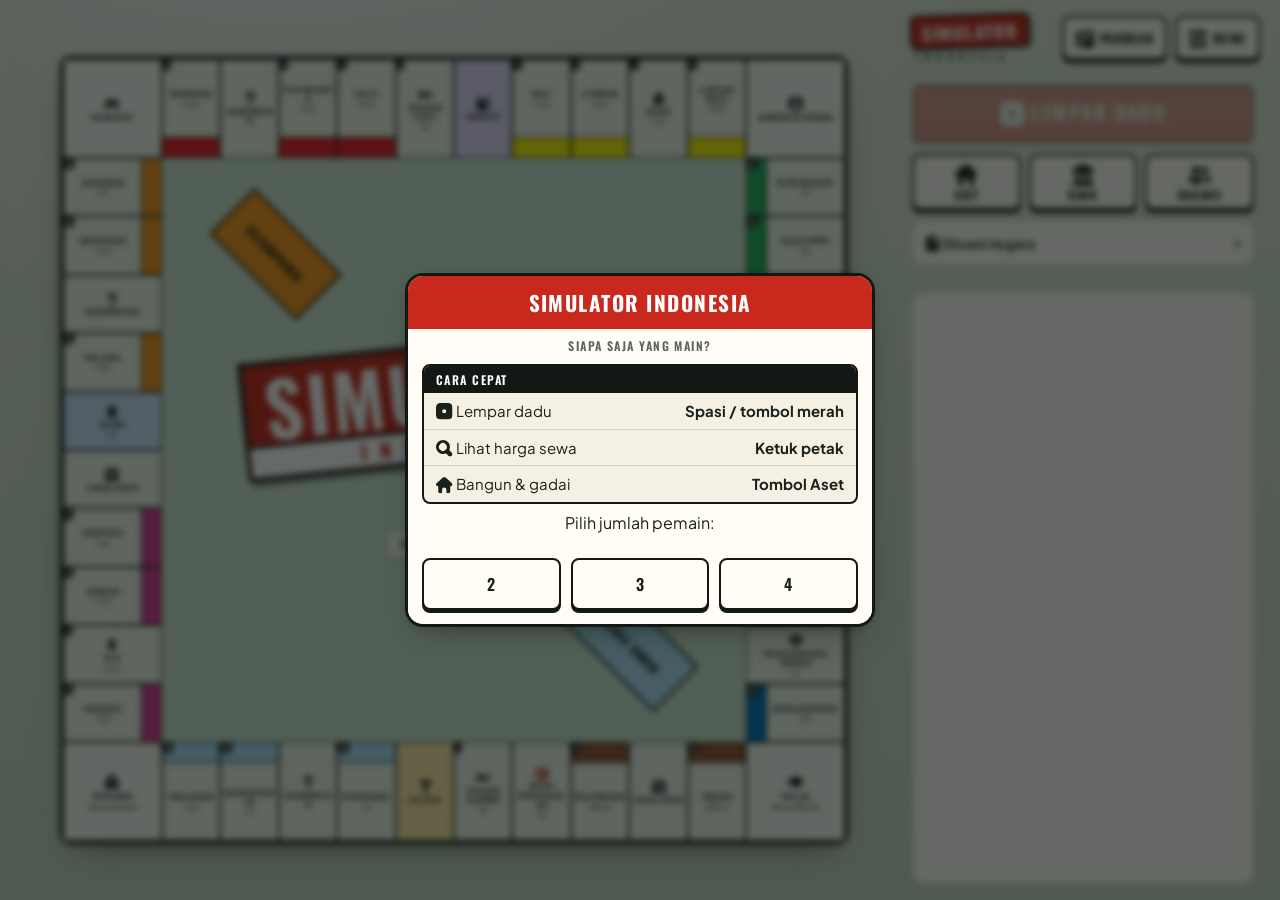
==== index.html @ e6598dac "sanitasi nama + hapus kode mati, dan meta OG + PWA" ====
<!doctype html>
<html lang="id">
    <head>
    <meta charset="UTF-8" />
    <meta name="viewport" content="width=device-width, initial-scale=1, viewport-fit=cover" />
    <title>Simulator Indonesia</title>
    <meta name="description" content="Game papan bertema Indonesia: ekonomi dinamis, 16 peran karier, pemilu presiden, APBN, dan pion OTT. Gratis, langsung main di browser." />
    <meta name="color-scheme" content="light dark" />
    <meta name="theme-color" content="#dde7d8" />

    <!-- Open Graph / WhatsApp / Facebook -->
    <meta property="og:type" content="website" />
    <meta property="og:site_name" content="Simulator Indonesia" />
    <meta property="og:title" content="Simulator Indonesia" />
    <meta property="og:description" content="Game papan bertema Indonesia: ekonomi dinamis, karier, pemilu presiden, APBN, dan pion OTT. Mainkan gratis di browser." />
    <meta property="og:url" content="https://ribhanhadyan.github.io/simulator-indonesia/" />
    <meta property="og:image" content="https://ribhanhadyan.github.io/simulator-indonesia/og-image.png" />
    <meta property="og:image:width" content="1200" />
    <meta property="og:image:height" content="630" />
    <meta property="og:locale" content="id_ID" />
    <!-- X / Twitter -->
    <meta name="twitter:card" content="summary_large_image" />
    <meta name="twitter:title" content="Simulator Indonesia" />
    <meta name="twitter:description" content="Game papan bertema Indonesia dengan ekonomi dinamis, APBN, pemilu, dan pion OTT." />
    <meta name="twitter:image" content="https://ribhanhadyan.github.io/simulator-indonesia/og-image.png" />

    <!-- Ikon & PWA -->
    <link rel="icon" type="image/svg+xml" href="data:image/svg+xml,%3Csvg xmlns='http://www.w3.org/2000/svg' viewBox='0 0 64 64'%3E%3Crect width='64' height='64' rx='14' fill='%23c9281d'/%3E%3Crect x='13' y='13' width='38' height='38' rx='8' fill='%23fff' stroke='%23141814' stroke-width='3'/%3E%3Cg fill='%23141814'%3E%3Ccircle cx='24' cy='24' r='4'/%3E%3Ccircle cx='40' cy='24' r='4'/%3E%3Ccircle cx='32' cy='32' r='4'/%3E%3Ccircle cx='24' cy='40' r='4'/%3E%3Ccircle cx='40' cy='40' r='4'/%3E%3C/g%3E%3C/svg%3E" />
    <link rel="apple-touch-icon" href="icons/apple-touch-icon.png" />
    <link rel="manifest" href="manifest.webmanifest" />
    <meta name="mobile-web-app-capable" content="yes" />
    <meta name="apple-mobile-web-app-capable" content="yes" />
    <meta name="apple-mobile-web-app-title" content="Sim Indonesia" />
    <script>
      if ("serviceWorker" in navigator) addEventListener("load", () => navigator.serviceWorker.register("sw.js").catch(() => {}));
    </script>

    <link rel="preconnect" href="https://fonts.googleapis.com" />
    <link rel="preconnect" href="https://fonts.gstatic.com" crossorigin />
    <link href="https://fonts.googleapis.com/css2?family=Oswald:wght@400;600;700&family=Plus+Jakarta+Sans:wght@400;500;600;700&display=swap" rel="stylesheet" />
    <link rel="stylesheet" href="css/01-tokens.css" />
    <link rel="stylesheet" href="css/02-base.css" />
    <link rel="stylesheet" href="css/03-layout.css" />
    <link rel="stylesheet" href="css/04-board.css" />
    <link rel="stylesheet" href="css/05-panel.css" />
    <link rel="stylesheet" href="css/06-modal.css" />
    <link rel="stylesheet" href="css/07-guide.css" />
    <link rel="stylesheet" href="css/08-online.css" />
    <link rel="stylesheet" href="css/09-mobile.css" />
    <link rel="stylesheet" href="css/10-desktop.css" />
    <link rel="stylesheet" href="css/11-market.css" />
    <link rel="stylesheet" href="css/12-icons.css" />
  </head>
  <body>
    <svg xmlns="http://www.w3.org/2000/svg" width="0" height="0" style="position: absolute" aria-hidden="true" focusable="false">
      <symbol id="ic-cards" viewBox="1.04 1.00 7.93 7.93">
        <path
          d="M2.402 3.205c.13.002.251.094.286.219.011.04.01.088.01.184V5.37c0 .224 0 .425.01.591.011.172.035.355.104.54.127.34.354.63.645.836.124.088.109.307-.038.347-.496.133-.745.199-.96.151a.9.9 0 0 1-.468-.27c-.149-.163-.215-.411-.348-.907l-.44-1.642c-.133-.495-.2-.744-.152-.96a.9.9 0 0 1 .27-.468c.163-.148.412-.215.907-.348a.7.7 0 0 1 .174-.035m5.137-.025.232.06c.496.133.744.2.906.348.136.125.23.289.27.469.048.215-.018.464-.15.96l-.441 1.641c-.133.496-.2.744-.348.907a.9.9 0 0 1-.468.27c-.215.048-.464-.019-.96-.151-.146-.04-.162-.26-.037-.348a1.8 1.8 0 0 0 .642-.836c.069-.184.093-.367.104-.539.01-.166.01-.367.01-.59v-2c0-.128.117-.222.24-.191m-2.54-1.11c.656 0 .985 0 1.217.163a.9.9 0 0 1 .221.22c.163.233.163.561.163 1.217v1.7c0 .656 0 .984-.163 1.216a.9.9 0 0 1-.22.22c-.233.164-.562.164-1.217.164-.656 0-.984 0-1.216-.163a.9.9 0 0 1-.221-.22C3.4 6.353 3.4 6.025 3.4 5.37v-1.7c0-.656 0-.984.163-1.217a.9.9 0 0 1 .22-.22C4.017 2.07 4.345 2.07 5 2.07"
        />
      </symbol>
      <symbol id="ic-death" viewBox="2.08 2.08 5.85 5.85">
        <path
          d="M5 2.077c1.78 0 2.9 1.12 2.9 2.5 0 .583-.2 1.085-.566 1.469-.201.211-.302.317-.33.402-.005.015-.007.021-.01.037-.02.087.003.194.049.406l.061.285c.093.424-.282.806-.71.74a.226.226 0 0 1-.193-.223v-.456a.4.4 0 0 0-.8 0v.158A.39.39 0 0 1 5 7.777a.39.39 0 0 1-.4-.381v-.209a.4.4 0 0 0-.8 0v.505a.23.23 0 0 1-.194.224c-.428.066-.802-.316-.71-.74l.062-.286c.046-.212.069-.318.049-.405l-.01-.038c-.03-.085-.13-.19-.331-.401C2.3 5.66 2.1 5.16 2.1 4.576c0-1.38 1.12-2.499 2.9-2.5m-.452 2.129a.35.35 0 0 0-.495 0 .286.286 0 0 1-.406 0 .35.35 0 1 0-.494.494.286.286 0 0 1 0 .405.35.35 0 0 0 .494.495.286.286 0 0 1 .406 0 .35.35 0 0 0 .495-.495.286.286 0 0 1 0-.405.35.35 0 0 0 0-.494m2.3 0a.35.35 0 0 0-.494 0 .286.286 0 0 1-.406 0 .35.35 0 1 0-.494.494.286.286 0 0 1 0 .405.35.35 0 0 0 .494.495.286.286 0 0 1 .406 0 .35.35 0 0 0 .495-.495.286.286 0 0 1 0-.405.35.35 0 0 0 0-.494"
        />
      </symbol>
      <symbol id="ic-dice" viewBox="1.80 1.80 6.40 6.40">
        <path
          d="M5.16 1.8c1.353 0 2.03 0 2.479.384q.095.082.177.177c.384.45.384 1.126.384 2.479v.32c0 1.353 0 2.03-.384 2.479a2 2 0 0 1-.177.177c-.45.384-1.126.384-2.479.384h-.32c-1.353 0-2.03 0-2.479-.384a2 2 0 0 1-.177-.177C1.8 7.189 1.8 6.513 1.8 5.16v-.32c0-1.353 0-2.03.384-2.479q.082-.095.177-.177C2.811 1.8 3.487 1.8 4.84 1.8zM5 4.2a.8.8 0 1 0 0 1.6.8.8 0 0 0 0-1.6"
        />
      </symbol>
      <symbol id="ic-hit-effect" viewBox="1.58 1.58 6.83 6.83">
        <path
          d="M6.42 2.592c1.035-.743 1.553-1.114 1.73-.982a.3.3 0 0 1 .061.059c.134.176-.242.69-.992 1.715l-.449.611c-.212.29-.318.435-.304.587a.4.4 0 0 0 .012.064c.039.147.194.25.505.455.368.243.544.403.515.538a.3.3 0 0 1-.029.078c-.053.1-.22.124-.518.104-.185-.012-.277-.019-.335-.005a.39.39 0 0 0-.31.382c-.001.06.021.14.067.3.329 1.172.493 1.759.31 1.878a.3.3 0 0 1-.077.035c-.21.063-.56-.438-1.255-1.442l-.141-.203c-.196-.283-.293-.424-.438-.46a.4.4 0 0 0-.063-.012c-.148-.013-.288.087-.567.287l-.561.403c-1.036.742-1.554 1.113-1.732.982a.3.3 0 0 1-.06-.06c-.134-.176.242-.689.992-1.714l.548-.75c.058-.079.087-.118.103-.155a.4.4 0 0 0-.091-.46 1 1 0 0 0-.155-.104c-.872-.531-1.308-.797-1.263-1.004a.3.3 0 0 1 .029-.077c.1-.187.606-.114 1.62.034.126.017.229-.1.194-.223-.257-.925-.369-1.4-.205-1.505a.3.3 0 0 1 .076-.035c.21-.063.559.439 1.254 1.441a.265.265 0 0 0 .373.065z"
        />
      </symbol>
      <symbol id="ic-level" viewBox="1.30 1.30 7.40 7.40">
        <path
          d="M6.95 3.5c.393 0 .657.403.5.764L6.773 5.81c-.423.968-.635 1.453-.979 1.494a.6.6 0 0 1-.14 0c-.344-.04-.556-.525-.98-1.494L4.02 4.316a.583.583 0 1 1 1.083-.431l.117.324c.2.552.3.828.478.854a.3.3 0 0 0 .072 0c.179-.017.29-.288.513-.832l.161-.392A.55.55 0 0 1 6.95 3.5M1.8 2.7a.5.5 0 0 1 .5.5v2.35c0 .232 0 .35.038.441.05.122.148.22.27.27.092.039.21.039.442.039h.55a.5.5 0 1 1 0 1h-.59c-.761 0-1.142 0-1.395-.216a1 1 0 0 1-.1-.1C1.3 6.732 1.3 6.351 1.3 5.59V3.2a.5.5 0 0 1 .5-.5M8.05 6a.65.65 0 1 1 0 1.301.65.65 0 0 1 0-1.301"
        />
      </symbol>
      <symbol id="ic-ranking" viewBox="1.50 1.50 7.00 7.00">
        <path
          d="M3.3 6.7c0 .346 0 .52-.078.646a.5.5 0 0 1-.176.176c-.127.078-.3.078-.646.078s-.519 0-.646-.078a.5.5 0 0 1-.176-.176C1.5 7.22 1.5 7.046 1.5 6.7V5c0-.346 0-.519.078-.646a.5.5 0 0 1 .176-.176c.127-.078.3-.078.646-.078s.519 0 .646.078a.5.5 0 0 1 .176.176c.078.127.078.3.078.646zm2.6 0c0 .346 0 .52-.077.646a.5.5 0 0 1-.176.176c-.128.078-.3.078-.647.078-.345 0-.518 0-.646-.078a.5.5 0 0 1-.176-.176c-.077-.127-.077-.3-.077-.646V3.3c0-.346 0-.52.077-.646a.5.5 0 0 1 .176-.176c.128-.078.3-.078.646-.078s.52 0 .647.078a.5.5 0 0 1 .176.176c.077.127.077.3.077.646zm2.6 0c0 .346 0 .52-.078.646a.5.5 0 0 1-.176.176c-.127.078-.3.078-.646.078s-.519 0-.646-.078a.5.5 0 0 1-.176-.176C6.7 7.22 6.7 7.046 6.7 6.7v-.5c0-.346 0-.519.078-.646a.5.5 0 0 1 .176-.176c.127-.078.3-.078.646-.078s.519 0 .646.078a.5.5 0 0 1 .176.176c.078.127.078.3.078.646z"
        />
      </symbol>
      <symbol id="ic-skull" viewBox="2.08 2.08 5.85 5.85">
        <path
          d="M5 2.077c1.78 0 2.9 1.12 2.9 2.5 0 .583-.2 1.085-.566 1.469-.202.211-.303.317-.331.402l-.01.037c-.02.087.003.194.049.406l.062.285c.093.424-.282.806-.71.74a.23.23 0 0 1-.194-.224v-.455a.4.4 0 0 0-.8 0v.159a.39.39 0 0 1-.4.381.39.39 0 0 1-.4-.381v-.209a.4.4 0 0 0-.8 0v.505a.23.23 0 0 1-.194.224c-.428.066-.803-.316-.71-.74l.062-.286c.046-.212.069-.318.049-.405l-.01-.038c-.03-.085-.13-.19-.331-.401C2.3 5.66 2.1 5.16 2.1 4.576c0-1.38 1.12-2.5 2.9-2.5m-1.25 2.2a.75.75 0 1 0 0 1.5.75.75 0 0 0 0-1.5m2.5 0a.75.75 0 1 0 0 1.5.75.75 0 0 0 0-1.5"
        />
      </symbol>
      <symbol id="ic-trophy" viewBox="1.50 1.50 7.00 7.00">
        <path
          d="M5.915 2.1c.396 0 .594 0 .736.125.019.016.04.038.056.057.086.105.107.23.107.432 0 .125.113.22.236.204.283-.035.646-.03.95.16.336.21.5.58.5 1.049 0 .492-.194.872-.486 1.144-.28.262-.635.413-.955.503a4.3 4.3 0 0 1-.94.148.25.25 0 0 0-.172.078c-.131.133-.132.393.008.517.164.147.31.321.427.503.143.22.214.33.115.573a1 1 0 0 1-.051.095c-.15.215-.332.215-.697.214h-1.5c-.364-.001-.547-.002-.696-.217a1 1 0 0 1-.05-.094c-.1-.243-.028-.353.115-.572.112-.174.25-.34.406-.483.147-.134.146-.411.01-.555a.28.28 0 0 0-.186-.088l-.033-.001a4.3 4.3 0 0 1-.874-.145c-.32-.09-.675-.241-.955-.503A1.52 1.52 0 0 1 1.5 4.1c0-.47.164-.84.5-1.05.305-.19.667-.195.95-.16a.207.207 0 0 0 .234-.2c.003-.189.026-.31.11-.41a1 1 0 0 1 .055-.058c.142-.124.34-.125.737-.124zM7.15 3.712l-.04.006c-.223.033-.374.23-.41.451q-.045.28-.116.555c-.043.164.094.327.257.28.255-.071.475-.176.626-.317a.72.72 0 0 0 .233-.56c0-.278-.086-.347-.124-.371-.071-.044-.209-.071-.426-.044m-4.3-.027c-.217-.028-.355 0-.426.044-.038.024-.124.092-.124.37 0 .259.094.43.233.56.15.141.37.246.626.319.159.044.293-.113.251-.273a6 6 0 0 1-.115-.56c-.036-.223-.188-.422-.411-.456z"
        />
      </symbol>
      <symbol id="ic-palette" viewBox="2.13 2.13 5.75 5.75">
        <path
          d="M2.515 3.374c1.053-2.092 5.3-1.367 5.3.8 0 1.308-1.27.006-2 1.1-.912 1.368 1.136 2.6-.9 2.6s-3.387-2.539-2.4-4.5m1.801 2.2a.7.7 0 1 0 0 1.4.7.7 0 0 0 0-1.4m-1.001-1.4a.6.6 0 1 0 .001 1.2.6.6 0 0 0-.001-1.2m2.8-1.2a.6.6 0 1 0 0 1.2.6.6 0 0 0 0-1.2m-1.8-.2a.6.6 0 1 0 0 1.2.6.6 0 0 0 0-1.2"
        />
      </symbol>
      <symbol id="ic-function" viewBox="1.39 1.40 7.19 7.19">
        <path
          d="M5.273 1.532c.443-.188.982-.158 1.585.007a.6.6 0 0 1-.316 1.157c-.496-.135-.72-.093-.802-.059-.045.02-.095.052-.137.203-.048.173-.06.416-.047.73a1 1 0 0 0 .009.11.3.3 0 0 0 .241.232 1 1 0 0 0 .115.005h.38a.6.6 0 0 1 0 1.2h-.215c-.135 0-.203 0-.256.02a.3.3 0 0 0-.173.18c-.02.053-.017.122-.013.262.013.428.008.928-.08 1.387-.084.448-.269.964-.701 1.301-.462.36-1.06.409-1.721.229a.6.6 0 1 1 .316-1.158c.438.12.604.032.667-.017.093-.072.197-.24.261-.58.062-.327.07-.72.058-1.126-.006-.197-.01-.296-.06-.369a.3.3 0 0 0-.083-.08c-.075-.05-.175-.05-.377-.05H3.7a.6.6 0 1 1 0-1.2h.372c.163 0 .29-.136.284-.3-.013-.331-.011-.733.09-1.098.108-.385.346-.783.826-.986"
        />
      </symbol>
      <symbol id="ic-circle" viewBox="2.00 2.00 6.00 6.00"><rect width="6" height="6" x="2" y="2" rx="3" /></symbol>
      <symbol id="ic-backpack" viewBox="2.04 2.04 5.93 5.93">
        <path
          d="M7.264 5.051c.13.006.22.052.3.156.043.057.074.155.134.35q.08.256.148.606c.124.642.187.963.006 1.283a1.1 1.1 0 0 1-.223.27c-.28.238-.663.239-1.429.239H3.8c-.765 0-1.15 0-1.43-.239a1.1 1.1 0 0 1-.222-.27c-.18-.32-.119-.641.005-1.283q.069-.349.15-.606c.06-.195.09-.292.133-.35.08-.104.17-.15.301-.156.072-.003.185.034.41.107.266.086.571.159.92.207a.27.27 0 0 1 .234.264.7.7 0 1 0 1.399 0 .27.27 0 0 1 .234-.264c.347-.048.651-.12.916-.206.228-.074.342-.11.414-.108M3.7 2.091a.657.657 0 0 1 .856.389c.045.122.145.23.275.226a8 8 0 0 1 .346.001c.127.003.227-.1.27-.22a.66.66 0 0 1 .856-.388.65.65 0 0 1 .41.596v.013a.58.58 0 0 0 .17.42c.173.158.278.366.34.634q.016.075.033.145a.24.24 0 0 1-.118.27c-.416.218-1.102.452-2.138.452-1.037 0-1.723-.234-2.139-.453a.24.24 0 0 1-.117-.268l.033-.145c.061-.269.167-.477.34-.636A.6.6 0 0 0 3.29 2.7v-.014a.65.65 0 0 1 .41-.595"
        />
      </symbol>
      <symbol id="ic-binoculars" viewBox="1.30 1.36 7.41 7.41">
        <path
          d="M5.54 3.333c.005-.65.985-.97 1.372-.446 0 0 1.578 2.193 1.706 2.586.636 1.958-2.301 2.913-2.938.955l-.016-.067a.68.68 0 0 0-.654-.558c-.328 0-.6.248-.667.57l-.014.055C3.692 8.386.755 7.43 1.39 5.473c.128-.393 1.706-2.586 1.706-2.586.387-.523 1.366-.205 1.371.446l-.002.129c-.004.275.27.476.544.476.27 0 .536-.197.532-.467zM2.86 5.181a.77.77 0 1 0 .77.77l-.001-.029c-.003-.056-.058-.092-.115-.092A.516.516 0 0 1 3 5.316v-.017c.003-.056-.031-.113-.087-.116zm4.29 0a.77.77 0 1 0 .77.74c-.003-.056-.058-.09-.115-.09a.517.517 0 0 1-.515-.516v-.017c.003-.056-.03-.111-.086-.115z"
        />
      </symbol>
      <symbol id="ic-book" viewBox="2.00 2.00 6.00 6.00">
        <path
          d="M6.1 2.1c.845 0 1.269 0 1.55.24q.06.05.11.11C8 2.732 8 3.156 8 4v2c0 .846 0 1.269-.24 1.55a1 1 0 0 1-.11.11c-.281.24-.704.24-1.55.24H4.66c-.338 0-.507 0-.62-.096a.4.4 0 0 1-.044-.044C3.9 7.647 3.9 7.478 3.9 7.14V2.86c0-.338 0-.507.096-.62a.4.4 0 0 1 .045-.044c.112-.096.281-.096.62-.096zm-3 4.99c0 .372 0 .559-.181.677a.6.6 0 0 1-.107.05c-.208.06-.292-.012-.461-.156a1 1 0 0 1-.112-.112C2 7.27 2 6.846 2 6V4c0-.845 0-1.269.24-1.55q.05-.06.11-.11c.17-.145.255-.217.462-.156a.6.6 0 0 1 .106.048c.182.119.182.305.182.678zM5.05 4.5a.45.45 0 1 0 0 .9h1.1a.45.45 0 0 0 0-.9zm0-1.6a.45.45 0 0 0 0 .9h1.9a.45.45 0 0 0 0-.9z"
        />
      </symbol>
      <symbol id="ic-chest" viewBox="2.00 2.00 6.00 6.00">
        <path
          d="M8 5.85c0 .75 0 1.124-.191 1.387a1 1 0 0 1-.221.222c-.263.191-.638.191-1.388.191H3.8c-.75 0-1.125 0-1.388-.191a1 1 0 0 1-.22-.222C2 6.974 2 6.6 2 5.85v-.08c0-.3 0-.45.076-.555a.4.4 0 0 1 .089-.089c.105-.076.255-.076.555-.076H3.9a.4.4 0 0 1 .4.4.7.7 0 0 0 1.4 0 .4.4 0 0 1 .4-.4h1.18c.3 0 .45 0 .555.076a.4.4 0 0 1 .089.089C8 5.32 8 5.47 8 5.77zm-2.52-3.5c1.049 0 1.574 0 1.942.267q.179.13.31.31c.115.159.18.347.218.594.041.274.062.411-.012.534a.4.4 0 0 1-.089.104c-.11.091-.269.091-.584.091h-4.53c-.316 0-.473 0-.584-.091a.4.4 0 0 1-.09-.104c-.073-.123-.052-.26-.011-.534.037-.247.102-.435.218-.594q.13-.18.31-.31c.367-.267.893-.267 1.942-.267z"
        />
      </symbol>
      <symbol id="ic-coin" viewBox="2.00 2.00 6.00 6.00">
        <path
          d="M5 2a3 3 0 1 1 0 6 3 3 0 0 1 0-6m1.012 1.275a2 2 0 1 0 .592 2.92c.155-.209.04-.49-.198-.592-.238-.103-.51.02-.705.192a1.062 1.062 0 0 1-1.76-.824 1.061 1.061 0 0 1 1.803-.726c.185.182.45.32.694.232.243-.09.373-.363.23-.58a2 2 0 0 0-.656-.622"
        />
      </symbol>
      <symbol id="ic-diamond" viewBox="1.62 1.63 6.75 6.75">
        <path
          d="M6.096 2.138c.465 0 .698 0 .9.093q.044.021.086.046c.19.113.322.306.584.69l.244.358c.312.458.469.687.466.94a1 1 0 0 1-.01.108c-.036.25-.227.45-.609.853l-1.93 2.037c-.366.388-.55.581-.779.6a1 1 0 0 1-.096 0c-.23-.019-.413-.212-.78-.6l-1.93-2.037c-.38-.402-.571-.604-.609-.853a1 1 0 0 1-.008-.109c-.003-.252.153-.48.465-.939l.245-.358c.261-.384.393-.576.584-.69q.04-.025.086-.046c.2-.094.434-.093.899-.093zm.835 1.783a.426.426 0 0 0-.526-.112l-.071.047.002-.002-.002.001q-.012.009-.044.029a1.5 1.5 0 0 1-.228.106c-.214.082-.563.172-1.062.172s-.849-.09-1.063-.172a1.5 1.5 0 0 1-.226-.106q-.034-.02-.044-.029h-.002l.002.001a.425.425 0 0 0-.534.662h.001v.001l.002.001.004.004.011.008.03.022q.036.025.098.062c.083.049.201.11.355.168.31.118.761.228 1.366.229.604 0 1.056-.11 1.366-.229a2.4 2.4 0 0 0 .453-.23l.03-.022.011-.008.006-.006.062-.06a.426.426 0 0 0 .003-.537"
        />
      </symbol>
      <symbol id="ic-fishing-rod" viewBox="1.90 1.91 6.18 6.18">
        <path
          d="M7.926 2.058a.5.5 0 0 1 0 .707c-.04.04-.06.06-.074.084a.2.2 0 0 0-.018.044c-.007.027-.007.055-.007.112v2.846c0 .035 0 .052.002.068l.002.007c.003.017.025.074.07.19a.4.4 0 0 1 .026.141v.521a1.3 1.3 0 0 1-.017.18 1.6 1.6 0 0 1-.117.416c-.069.157-.18.334-.361.472a1.14 1.14 0 0 1-.706.224 1.14 1.14 0 0 1-.704-.224 1.2 1.2 0 0 1-.363-.472 1.6 1.6 0 0 1-.13-.553l-.002-.043-.001-.013v-.007a.4.4 0 0 1 .8-.001v.014a.9.9 0 0 0 .067.282q.048.106.113.155c.039.03.102.062.22.062a.35.35 0 0 0 .22-.062.4.4 0 0 0 .114-.155.8.8 0 0 0 .065-.282l.001-.015v-.498q0-.075.027-.142a3 3 0 0 0 .07-.189l.002-.007c.002-.016.002-.034.002-.07V4.382c0-.368 0-.552-.102-.609a.2.2 0 0 0-.043-.018c-.113-.032-.243.098-.503.358L4.288 6.403c-.05.05-.074.074-.088.1l-.006.011a1 1 0 0 0-.035.186.76.76 0 0 1-.215.428l-.707.707A.77.77 0 1 1 2.15 6.747l.707-.708a.76.76 0 0 1 .428-.214 1 1 0 0 0 .197-.041.5.5 0 0 0 .1-.088l3.638-3.638a.5.5 0 0 1 .707 0"
        />
      </symbol>
      <symbol id="ic-hammer" viewBox="1.65 1.65 6.70 6.70">
        <path
          d="M5 1.65a.7.7 0 0 1 .7.7c0 .11.09.2.2.2h.31c.507 0 .761 0 .93.143q.035.031.066.068c.144.168.144.422.144.93v.119c0 .507 0 .76-.144.93a1 1 0 0 1-.066.067c-.169.143-.423.143-.93.143-.102 0-.153 0-.195.01a.4.4 0 0 0-.306.305c-.009.042-.009.093-.009.195v2.19a.7.7 0 0 1-1.4 0V5.46c0-.102 0-.153-.01-.195a.4.4 0 0 0-.305-.306c-.042-.009-.093-.009-.195-.009-.507 0-.761 0-.93-.143a1 1 0 0 1-.066-.068c-.144-.168-.144-.422-.144-.93V3.69c0-.507 0-.761.144-.93a1 1 0 0 1 .066-.067c.169-.143.423-.143.93-.143h.31a.2.2 0 0 0 .2-.2.7.7 0 0 1 .7-.7"
        />
      </symbol>
      <symbol id="ic-hammer-02" viewBox="2.15 2.15 5.70 5.70">
        <path
          d="M6.393 2.35c.442-.17.663-.256.826-.166a.4.4 0 0 1 .065.044c.142.12.142.357.142.831v.187c0 .473 0 .71-.142.83a.4.4 0 0 1-.065.044c-.163.09-.384.005-.826-.165l-.025-.01a.4.4 0 0 0-.542.373v2.834a.7.7 0 1 1-1.4 0V4.228c0-.385 0-.578-.113-.694a.4.4 0 0 0-.052-.045c-.131-.095-.322-.068-.703-.013l-.333.048c-.346.05-.52.075-.607-.05a.3.3 0 0 1-.029-.056c-.054-.143.052-.26.264-.493.349-.382.876-.773 1.573-.773H5.66c.106 0 .208.042.282.117.112.112.28.147.427.09z"
        />
      </symbol>
      <symbol id="ic-key" viewBox="1.38 1.37 7.25 7.25">
        <path
          d="M4.9 1.376c.36 0 .65.29.65.649v2.67c0 .174 0 .261.031.324l.016.027c.037.06.135.119.33.236A1.798 1.798 0 0 1 5 8.625a1.8 1.8 0 0 1-.836-3.394c.104-.055.156-.082.182-.104a.26.26 0 0 0 .097-.16c.007-.034.007-.078.007-.166 0-.117 0-.175-.016-.222a.3.3 0 0 0-.187-.188c-.047-.015-.105-.015-.222-.015H4a.55.55 0 0 1 0-1.101h.05c.093 0 .14 0 .178-.01a.3.3 0 0 0 .212-.212c.01-.039.01-.085.01-.178s0-.14-.01-.177a.3.3 0 0 0-.212-.213c-.038-.01-.085-.01-.178-.01H4a.55.55 0 0 1 0-1.1zm.1 4.64a.81.81 0 1 0 0 1.618.81.81 0 0 0 0-1.619"
        />
      </symbol>
      <symbol id="ic-map" viewBox="2.00 2.00 6.00 6.00">
        <path
          d="M5.553 2.523a1 1 0 0 1 .894 0l1 .5A1 1 0 0 1 8 3.918v3.135a.4.4 0 0 1-.58.357l-.973-.486a1 1 0 0 0-.894 0l-1.106.553a1 1 0 0 1-.894 0l-1-.5A1 1 0 0 1 2 6.082V2.947a.4.4 0 0 1 .58-.358l.973.487a1 1 0 0 0 .894 0zm.72 1.345a.5.5 0 0 0-.706-.042l-.252.225c-.142.126-.213.189-.298.195h-.036c-.085-.006-.156-.07-.297-.196l-.252-.224a.5.5 0 0 0-.664.748l.08.072c.175.156.263.234.271.333v.042c-.008.1-.096.178-.27.334l-.081.072a.5.5 0 0 0 .664.747l.252-.224c.141-.127.212-.19.297-.196h.036c.085.006.156.07.298.195l.252.225a.5.5 0 0 0 .664-.747l-.08-.072c-.176-.156-.264-.234-.272-.334V4.98c.009-.1.097-.178.272-.334l.08-.07a.5.5 0 0 0 .042-.707"
        />
      </symbol>
      <symbol id="ic-medical-kit" viewBox="2.10 2.10 5.80 5.80">
        <path
          d="M5 2.35c.75 0 1.125 0 1.388.192q.129.093.22.22c.136.187.175.43.187.825.005.196.008.294.056.358l.022.026c.055.056.167.076.39.117a.72.72 0 0 1 .446.243c.19.224.19.563.19 1.239v.56c0 .677.001 1.015-.19 1.24a1 1 0 0 1-.09.088c-.224.192-.562.192-1.239.192H3.62c-.677 0-1.015 0-1.24-.192a1 1 0 0 1-.088-.088C2.1 7.145 2.1 6.806 2.1 6.13v-.56c0-.676 0-1.015.192-1.24a.723.723 0 0 1 .444-.242c.223-.04.335-.061.39-.117l.022-.026c.048-.064.05-.162.056-.358.012-.394.052-.638.187-.825q.094-.128.222-.22C3.876 2.35 4.25 2.35 5 2.35m0 2.3a.4.4 0 0 0-.4.4v.05c0 .14 0 .21-.027.263a.25.25 0 0 1-.11.11c-.053.027-.123.027-.262.027a.4.4 0 0 0 0 .8h.05c.092 0 .139 0 .176.012a.25.25 0 0 1 .161.161.6.6 0 0 1 .012.177.4.4 0 0 0 .8 0c0-.093 0-.14.013-.177a.25.25 0 0 1 .16-.16c.038-.013.085-.013.177-.013h.05a.4.4 0 0 0 0-.8c-.14 0-.209 0-.262-.028a.25.25 0 0 1-.11-.11C5.4 5.31 5.4 5.24 5.4 5.1v-.05a.4.4 0 0 0-.4-.4m0-1.5c-.47 0-.707 0-.853.146a.48.48 0 0 0-.124.28c-.03.19-.045.287.015.37q.012.016.028.033c.073.071.186.071.411.071h1.047c.225 0 .338 0 .411-.071q.015-.017.028-.033c.06-.083.045-.18.015-.37a.48.48 0 0 0-.124-.28C5.708 3.15 5.472 3.15 5 3.15"
        />
      </symbol>
      <symbol id="ic-pickaxe" viewBox="1.65 1.65 6.70 6.70">
        <path
          d="M5 1.65a.7.7 0 0 1 .7.7c0 .038.027.07.064.078 1.062.22 1.823.891 2.11 1.698.09.256.136.384.057.473a.2.2 0 0 1-.036.03c-.098.068-.242-.005-.531-.152a6.5 6.5 0 0 0-.796-.34c-.34-.12-.509-.179-.668-.087a.4.4 0 0 0-.062.044c-.138.12-.138.318-.138.714V7.65a.7.7 0 0 1-1.4 0V4.81c0-.397 0-.596-.139-.715A.4.4 0 0 0 4.1 4.05c-.158-.092-.328-.032-.668.086a6.4 6.4 0 0 0-.795.34c-.289.147-.434.22-.532.153a.2.2 0 0 1-.035-.031c-.08-.089-.034-.217.057-.473.287-.807 1.048-1.478 2.11-1.698A.08.08 0 0 0 4.3 2.35a.7.7 0 0 1 .7-.7"
        />
      </symbol>
      <symbol id="ic-plastic-bag" viewBox="1.90 1.90 6.20 6.20">
        <path
          d="M6.869 1.9c.31 0 .465 0 .571.08a.4.4 0 0 1 .076.074c.082.106.085.264.09.578.033 2.011.194 3.05.194 3.768 0 .8-.2 1.7-2.8 1.7s-2.8-.9-2.8-1.7c0-.718.161-1.757.194-3.768.006-.314.007-.472.09-.578a.4.4 0 0 1 .075-.074c.107-.08.263-.08.573-.08.325 0 .487 0 .596.087a.4.4 0 0 1 .076.08c.082.113.073.276.057.6l-.012.236c-.022.442-.033.663.087.811a1 1 0 0 0 .056.06c.142.126.364.126.807.126H5.2c.443 0 .664 0 .807-.127a1 1 0 0 0 .055-.059c.12-.148.11-.37.087-.811l-.012-.235c-.016-.325-.024-.488.057-.601a.4.4 0 0 1 .076-.08c.11-.087.273-.087.598-.087m-.256 2.853a.35.35 0 0 0-.346.391c.02.183.034.365.034.556 0 .356-.052.585-.184.7-.153.133-.31.26-.967.292a.364.364 0 0 0-.35.358c0 .194.157.351.35.341 1.702-.087 1.817-.828 1.847-1.54L7 5.7c0-.244-.02-.427-.045-.644a.345.345 0 0 0-.342-.303"
        />
      </symbol>
      <symbol id="ic-shovel" viewBox="1.65 1.65 6.70 6.70">
        <path
          d="M5.595 8.35c.227 0 .34 0 .427-.082l.034-.038c.072-.096.06-.192.038-.383-.034-.28-.128-.62-.375-.845a.07.07 0 0 1-.02-.052V5.09a.24.24 0 0 1 .24-.24c.343 0 .515 0 .63-.106a.4.4 0 0 0 .045-.05c.096-.123.081-.283.053-.603C6.567 2.987 6.2 1.651 5 1.65c-1.188 0-1.56 1.366-1.665 2.442-.03.318-.046.477.05.602q.021.025.045.049c.115.107.286.107.63.107a.24.24 0 0 1 .24.24v1.86q0 .03-.021.052c-.247.226-.341.564-.375.846-.022.19-.034.286.038.382l.034.038c.087.082.2.082.427.082z"
        />
      </symbol>
      <symbol id="ic-sickle" viewBox="1.50 1.50 7.00 7.00"><path d="M5.5 7.8a.7.7 0 0 1-1.4 0V6.5c0-2.3 1.7-1.867 1.7-3 0-.397-.5-.7-1.2-.7-1.2 0-1.8 1.497-1.8.2 0-.8 1-1.5 2-1.5 1.5 0 2.4 1 2.4 2 0 1.5-1.7 1.5-1.7 3z" /></symbol>
      <symbol id="ic-crown" viewBox="2.20 1.96 5.60 5.60">
        <path
          d="M7.45 6.6a.35.35 0 1 1 0 .7h-4.9a.35.35 0 1 1 0-.7zM6.01 3.587c.107.19.16.285.241.326a.3.3 0 0 0 .164.031c.09-.008.175-.076.346-.213.354-.283.53-.424.674-.409.088.01.17.052.228.12.094.108.079.335.049.786l-.018.253c-.042.636-.063.953-.254 1.16a1 1 0 0 1-.087.082c-.22.177-.538.177-1.175.177H3.822c-.637 0-.955 0-1.175-.177a1 1 0 0 1-.087-.082c-.191-.207-.212-.524-.254-1.16l-.018-.253c-.03-.451-.045-.678.049-.787a.35.35 0 0 1 .228-.119c.143-.015.32.126.674.41.17.136.256.204.346.212a.3.3 0 0 0 .164-.031c.08-.041.134-.136.241-.326l.348-.616c.277-.49.415-.734.62-.756a.4.4 0 0 1 .084 0c.205.022.343.266.62.756z"
        />
      </symbol>
      <symbol id="ic-shield" viewBox="2.15 2.15 5.70 5.70">
        <path
          d="M2.382 4.164c-.055-.392-.083-.588-.016-.725a.4.4 0 0 1 .032-.057c.084-.128.42-.268 1.09-.55C4.083 2.584 4.56 2.15 5 2.15c.441 0 .922.476 1.517.754.674.314 1.011.47 1.09.596a.4.4 0 0 1 .03.056c.062.134.035.325-.02.708C7.275 6.654 5.95 7.85 5 7.85S2.723 6.578 2.382 4.164"
        />
      </symbol>
      <symbol id="ic-shield-03" viewBox="2.24 2.23 5.53 5.53">
        <path d="M2.333 3.863c-.108-.599-.162-.898.028-1.17a1 1 0 0 1 .09-.108c.234-.235.579-.235 1.269-.235h2.56c.69 0 1.035 0 1.27.235a1 1 0 0 1 .09.108c.19.272.135.571.027 1.17C7.247 6.196 5.916 7.65 5 7.65S2.754 6.196 2.333 3.863" />
      </symbol>
      <symbol id="ic-clover" viewBox="2.12 2.12 5.75 5.75">
        <path
          d="M5.934 2.163a.7.7 0 0 1 .872.39c.13.335-.06.516.032.609.089.088.292-.053.6.047.342.112.52.519.4.858-.143.397-.496.577-.884.634a.304.304 0 0 0-.255.296c-.001.149.11.282.257.303.386.058.737.239.879.635a.7.7 0 0 1-.39.873c-.335.13-.517-.06-.609.032-.088.089.053.292-.048.6-.111.342-.518.52-.857.4-.405-.146-.585-.51-.638-.906a.3.3 0 0 0-.294-.254.3.3 0 0 0-.293.255c-.053.396-.232.759-.637.904a.7.7 0 0 1-.873-.39c-.13-.335.06-.516-.033-.608-.089-.089-.29.052-.6-.049-.341-.111-.519-.518-.398-.857.143-.396.493-.578.88-.635a.306.306 0 0 0 .256-.302.3.3 0 0 0-.255-.295c-.389-.056-.743-.236-.886-.634a.7.7 0 0 1 .391-.873c.335-.13.517.06.609-.032.088-.09-.053-.292.047-.6.111-.342.518-.52.857-.399.39.14.571.482.63.861a.31.31 0 0 0 .304.257.31.31 0 0 0 .303-.257c.06-.38.242-.723.633-.863m-.298 2.2a.9.9 0 1 0-1.273 1.273.9.9 0 0 0 1.273-1.272"
        />
      </symbol>
      <symbol id="ic-lightning" viewBox="1.95 1.97 6.14 6.14">
        <path
          d="m6.332 4.042-.061-.003c-.204-.01-.306-.016-.384-.047a.5.5 0 0 1-.303-.37c-.016-.083-.001-.184.028-.385.086-.585.13-.878.082-.993a.45.45 0 0 0-.6-.238c-.114.05-.283.293-.622.777L3.19 4.614c-.194.277-.29.415-.302.532a.45.45 0 0 0 .208.426c.1.063.269.071.606.088.239.012.358.018.448.061a.5.5 0 0 1 .268.32c.026.096.01.217-.02.458-.11.847-.163 1.271-.067 1.412a.45.45 0 0 0 .495.18c.164-.047.39-.4.839-1.107l1.207-1.897c.186-.292.28-.439.283-.562a.45.45 0 0 0-.201-.39c-.103-.067-.276-.076-.622-.093"
        />
      </symbol>
      <symbol id="ic-sun" viewBox="1.60 1.60 6.80 6.80">
        <path
          d="M5 7c.263 0 .466.233.43.495l-.088.608a.346.346 0 0 1-.685 0l-.086-.608A.434.434 0 0 1 5 7m-2.072-.542a.438.438 0 1 1 .614.613l-.567.433a.343.343 0 0 1-.48-.48zm3.487-.044a.438.438 0 0 1 .657.044l.432.566a.343.343 0 0 1-.48.48l-.566-.433a.438.438 0 0 1-.043-.657M4.998 3.598a1.4 1.4 0 1 1 0 2.8 1.4 1.4 0 0 1 0-2.8m-2.494.973a.434.434 0 1 1 0 .858l-.607-.087a.346.346 0 0 1 0-.684zm4.99 0 .609.087a.346.346 0 0 1 0 .684l-.608.087a.434.434 0 1 1 0-.858m-4.97-2.046a.343.343 0 0 1 .451-.03l.567.433a.438.438 0 1 1-.614.614l-.432-.567a.34.34 0 0 1 .029-.45m4.5-.03a.344.344 0 0 1 .48.48l-.432.567a.438.438 0 1 1-.614-.614zM4.993 1.6c.176 0 .325.13.35.304l.085.597a.436.436 0 1 1-.864.006l.078-.6a.354.354 0 0 1 .35-.307"
        />
      </symbol>
      <symbol id="ic-tree-03" viewBox="2.08 2.06 5.94 5.94">
        <path
          d="M4.845 2.49a.22.22 0 0 0 .254.001c1.05-.743 1.825-.37 2.207-.064.125.1.05.281-.107.307a4.4 4.4 0 0 0-.63.15c-.189.06-.146.315.043.37 1.143.328 1.169 1.202 1.094 1.665-.023.143-.193.188-.307.1-.3-.234-.859-.6-1.508-.699-.12-.018-.218.085-.207.206.064.721.139 1.707.165 2.714.01.333.013.5-.083.615a.4.4 0 0 1-.045.046C5.608 8 5.44 8 5.1 8c-.462 0-.694 0-.811-.116a.4.4 0 0 1-.045-.053c-.095-.135-.052-.388.034-.893.157-.916.148-1.868.118-2.48a.183.183 0 0 0-.206-.177c-.638.088-1.187.471-1.485.719-.114.095-.29.051-.313-.095-.069-.448-.038-1.256.96-1.61.183-.064.219-.317.034-.376a4.5 4.5 0 0 0-.65-.153c-.163-.026-.236-.219-.102-.317.415-.305 1.223-.67 2.212.04"
        />
      </symbol>
      <symbol id="ic-water" viewBox="2.10 2.10 5.80 5.80">
        <path
          d="M5.083 2.108c.075.016.125.048.136.054q.047.03.071.05c.032.028.063.06.09.088q.085.09.196.227c.148.182.336.431.528.706.375.538.805 1.23.975 1.74.17.508.241 1.22-.04 1.832a1.74 1.74 0 0 1-.731.795c-.346.196-.781.3-1.308.3-.526 0-.96-.104-1.306-.3a1.74 1.74 0 0 1-.732-.795c-.282-.612-.21-1.324-.04-1.831.17-.511.6-1.203.976-1.74.192-.276.379-.525.526-.707q.11-.137.196-.227a1 1 0 0 1 .091-.087 1 1 0 0 1 .07-.05c.016-.01.1-.063.22-.063zM6.112 4.96a.4.4 0 0 0-.362.436c.048.528-.45 1.027-.98.979a.4.4 0 0 0-.072.797c1.026.093 1.942-.823 1.85-1.85a.4.4 0 0 0-.436-.362m-2.93.695-.001.045q.002-.045.008-.09zm.067-.381-.008.03z"
        />
      </symbol>
      <symbol id="ic-wind" viewBox="1.90 1.90 6.20 6.20">
        <path
          d="M6.05 5.4c.75 0 1.35.618 1.35 1.359C7.4 7.49 6.808 8.1 6.067 8.1h-.046c-.43 0-.831-.224-1.06-.59a.4.4 0 1 1 .679-.423.45.45 0 0 0 .381.212h.046a.54.54 0 0 0 .533-.541.557.557 0 0 0-.55-.559H3a.4.4 0 0 1 0-.8zm.617-3.5C7.407 1.9 8 2.51 8 3.24 8 3.981 7.4 4.6 6.65 4.6H2.4a.4.4 0 1 1 0-.8h4.25c.3 0 .55-.25.55-.559a.54.54 0 0 0-.533-.54h-.045c-.155 0-.3.08-.383.211a.4.4 0 0 1-.677-.424c.228-.365.629-.589 1.06-.589z"
        />
      </symbol>
      <symbol id="ic-bowl" viewBox="1.55 1.80 6.91 6.91">
        <path
          d="M7.383 2.8c.468 0 .703 0 .873.15a1 1 0 0 1 .066.068c.144.174.138.382.126.8-.05 1.751-.861 2.41-1.36 2.65l-.148.071c-.196.1-.245.17-.27.39l-.007.08c-.028.31-.043.465-.138.565a.4.4 0 0 1-.044.04c-.109.086-.264.086-.575.086H4.094c-.312 0-.467 0-.576-.086a.4.4 0 0 1-.044-.04c-.095-.1-.11-.255-.137-.565l-.008-.081c-.025-.218-.074-.29-.27-.389l-.147-.071c-.5-.24-1.31-.899-1.36-2.65-.013-.418-.018-.626.125-.8a1 1 0 0 1 .067-.069c.17-.149.404-.15.873-.15z"
        />
      </symbol>
      <symbol id="ic-bank" viewBox="1.78 1.78 6.42 6.42">
        <path
          d="M5.049 1.784c.223.011.43.121.844.341l1.876 1 .025.013a.6.6 0 0 1 .306.51v.072a.6.6 0 0 1-.58.58.27.27 0 0 0-.27.27v2.08c0 .047 0 .07.003.089a.3.3 0 0 0 .258.259C7.531 7 7.554 7 7.6 7a.601.601 0 0 1 0 1.2H2.4a.6.6 0 1 1 0-1.2c.046 0 .07 0 .089-.002a.3.3 0 0 0 .258-.26c.003-.018.003-.041.003-.088V4.57a.27.27 0 0 0-.27-.27.6.6 0 0 1-.58-.58v-.072a.6.6 0 0 1 .306-.51l.025-.014 1.876-.999c.414-.22.62-.33.844-.34a1 1 0 0 1 .098 0M5.45 6.55c0 .14 0 .21.023.265a.3.3 0 0 0 .163.162C5.69 7 5.76 7 5.9 7s.21 0 .264-.023a.3.3 0 0 0 .163-.162c.023-.055.023-.125.023-.265v-1.8c0-.14 0-.21-.023-.265a.3.3 0 0 0-.163-.162C6.11 4.3 6.04 4.3 5.9 4.3c-.14 0-.21 0-.264.023a.3.3 0 0 0-.163.162c-.023.055-.023.125-.023.265zm-1.8 0c0 .14 0 .21.023.265a.3.3 0 0 0 .163.162C3.89 7 3.96 7 4.1 7c.14 0 .21 0 .264-.023a.3.3 0 0 0 .163-.162c.023-.055.023-.125.023-.265v-1.8c0-.14 0-.21-.023-.265a.3.3 0 0 0-.163-.162C4.31 4.3 4.24 4.3 4.1 4.3s-.21 0-.264.023a.3.3 0 0 0-.163.162c-.023.055-.023.125-.023.265z"
        />
      </symbol>
      <symbol id="ic-flag-02" viewBox="1.93 1.60 6.80 6.80">
        <path
          d="M3.3 1.6a.5.5 0 0 1 .5.5c0 .221.179.4.4.4h2.727c.47 0 .705 0 .809.095a.36.36 0 0 1 .115.292c-.01.14-.182.301-.524.623-.223.21-.334.315-.374.438a.5.5 0 0 0 0 .304c.04.123.151.228.374.438.342.322.513.484.524.623a.36.36 0 0 1-.115.292c-.104.095-.34.095-.809.095H4.56c-.338 0-.508 0-.62.096a.4.4 0 0 0-.044.044c-.096.113-.096.282-.096.62V7.9a.5.5 0 0 1-1 0V2.1a.5.5 0 0 1 .5-.5"
        />
      </symbol>
      <symbol id="ic-house" viewBox="1.97 1.99 6.05 6.05">
        <path
          d="M3.901 2.733c.408-.365.612-.547.845-.608a1 1 0 0 1 .508 0c.233.061.437.243.845.608l1.724 1.543A.596.596 0 0 1 7.5 5.311a.36.36 0 0 0-.313.353l-.007 1.463c-.001.21-.002.316-.028.401a.6.6 0 0 1-.398.396c-.085.026-.19.026-.401.026-.141 0-.212 0-.27-.018a.4.4 0 0 1-.264-.265C5.8 7.61 5.8 7.54 5.8 7.398V6.65a.8.8 0 0 0-1.6 0v.74c0 .149 0 .223-.02.284a.4.4 0 0 1-.256.256c-.06.02-.135.02-.284.02-.223 0-.335 0-.425-.03a.6.6 0 0 1-.386-.385C2.8 7.445 2.8 7.333 2.8 7.11V5.69a.36.36 0 0 0-.312-.359.604.604 0 0 1-.319-1.048z"
        />
      </symbol>
      <symbol id="ic-lantern-02" viewBox="1.10 1.10 7.80 7.80">
        <path
          d="M5 1.1c.422 0 .666.162.808.361.09.127.135.19.173.212l.017.01c.04.017.093.017.2.017h.32c.293 0 .56.172.681.439a.46.46 0 0 1-.051.473c-.164.218-.246.327-.256.359l-.004.014c-.008.032-.004.072.003.152l.358 3.932a.35.35 0 0 1-.137.308l-.075.058-.006.006-.025.027a.7.7 0 0 0-.09.113.3.3 0 0 0-.018.252.7.7 0 0 0 .074.125l.061.093c.223.334.335.5.293.637a.3.3 0 0 1-.054.102c-.09.11-.292.11-.693.11H3.42c-.401 0-.602 0-.692-.11a.3.3 0 0 1-.054-.102c-.042-.136.07-.303.292-.637l.061-.093a.7.7 0 0 0 .075-.125.3.3 0 0 0-.018-.252.7.7 0 0 0-.112-.137l-.005-.005-.08-.062a.35.35 0 0 1-.136-.308l.357-3.933c.008-.08.011-.12.003-.152-.002-.01 0-.004-.004-.014-.01-.032-.092-.14-.255-.358A.46.46 0 0 1 2.8 2.14a.75.75 0 0 1 .682-.439h.32c.107 0 .161 0 .2-.018l.018-.009c.037-.021.082-.085.172-.212.142-.2.386-.361.808-.361m-.546 5.125c-.145.24-.217.36-.176.455a.2.2 0 0 0 .021.036c.06.084.2.084.48.084h.44c.28 0 .42 0 .48-.084a.2.2 0 0 0 .021-.036c.041-.095-.031-.215-.175-.455l-.22-.367c-.137-.229-.206-.343-.305-.353a.2.2 0 0 0-.041 0c-.1.01-.169.124-.306.353zm1.012-1.689c-.054.09-.081.135-.084.185v.021c.003.05.03.095.084.185l.188.313c.317.53.476.795.612.77a.2.2 0 0 0 .051-.017c.125-.06.097-.368.041-.982l-.05-.544c-.04-.45-.06-.676-.18-.719a.2.2 0 0 0-.049-.011c-.126-.013-.242.181-.475.569zm-1.825.471c-.056.615-.084.923.041.983a.2.2 0 0 0 .051.017c.136.025.295-.24.613-.77l.185-.31c.054-.09.081-.135.084-.185v-.021c-.003-.05-.03-.095-.084-.185l-.136-.228c-.233-.388-.35-.581-.475-.569a.2.2 0 0 0-.049.011c-.12.044-.14.269-.18.72zm1.032-1.401c.137.228.205.343.305.353a.2.2 0 0 0 .04 0c.1-.01.169-.125.306-.353l.139-.23c.144-.24.217-.361.176-.456a.2.2 0 0 0-.021-.036c-.06-.084-.2-.084-.481-.084H4.86c-.28 0-.42 0-.48.084a.2.2 0 0 0-.02.036c-.042.095.03.215.175.455z"
        />
      </symbol>
      <symbol id="ic-target" viewBox="1.50 1.50 7.00 7.00"><path d="M5 1.5a3.5 3.5 0 1 1 0 7 3.5 3.5 0 0 1 0-7m0 1.2a2.3 2.3 0 1 0 0 4.6 2.3 2.3 0 0 0 0-4.6m0 1.1A1.2 1.2 0 1 1 4.999 6.2 1.2 1.2 0 0 1 5 3.8" /></symbol>
      <symbol id="ic-tower-02" viewBox="1.80 1.80 6.40 6.40">
        <path
          d="M5.1 1.8c.14 0 .21 0 .266.017a.4.4 0 0 1 .267.267 1 1 0 0 1 .017.266v.025c0 .116 0 .174.012.222a.4.4 0 0 0 .291.29c.048.013.106.012.222.012s.175 0 .222-.011a.4.4 0 0 0 .291-.291c.012-.048.012-.106.012-.222v-.042c0-.124 0-.186.014-.236a.4.4 0 0 1 .282-.284c.051-.013.113-.013.237-.013.155 0 .233 0 .296.016a.5.5 0 0 1 .354.354c.017.064.017.142.017.297v4.498c0 .55 0 .824-.156 1.007a1 1 0 0 1-.072.072c-.182.156-.457.156-1.007.156H6.56c-.339 0-.508 0-.62-.096a.4.4 0 0 1-.044-.044C5.8 7.948 5.8 7.779 5.8 7.44V6.7a.8.8 0 1 0-1.6 0v.74c0 .339 0 .508-.096.62a.4.4 0 0 1-.044.044c-.112.096-.281.096-.62.096h-.105c-.55 0-.825 0-1.007-.156a1 1 0 0 1-.072-.072C2.1 7.789 2.1 7.515 2.1 6.965V2.467c0-.155 0-.233.017-.297a.5.5 0 0 1 .354-.354c.063-.017.14-.016.296-.016.124 0 .186 0 .237.013a.4.4 0 0 1 .282.284c.014.05.014.112.014.236v.042c0 .116 0 .174.012.222a.4.4 0 0 0 .29.29c.048.013.107.012.223.012s.174 0 .222-.011a.4.4 0 0 0 .29-.291c.013-.048.013-.106.013-.222V2.35c0-.14 0-.21.017-.266a.4.4 0 0 1 .267-.267C4.69 1.8 4.76 1.8 4.9 1.8z"
        />
      </symbol>
      <symbol id="ic-tower-03" viewBox="1.80 1.80 6.40 6.40">
        <path
          d="M2.75 1.8c.046 0 .07 0 .089.002a.4.4 0 0 1 .36.358l.001.09c0 .046 0 .07.002.089a.4.4 0 0 0 .359.36l.09.001h.25c.046 0 .069 0 .088-.002a.4.4 0 0 0 .359-.36c.002-.019.002-.042.002-.088s0-.07.002-.09a.4.4 0 0 1 .359-.358c.02-.002.043-.002.089-.002h.4c.046 0 .07 0 .09.002a.4.4 0 0 1 .358.358c.002.02.002.044.002.09s0 .07.002.089a.4.4 0 0 0 .359.36L6.1 2.7h.25c.046 0 .07 0 .09-.002a.4.4 0 0 0 .358-.36c.002-.019.002-.042.002-.088s0-.07.002-.09a.4.4 0 0 1 .36-.358L7.25 1.8h.075c.169 0 .253 0 .319.018a.5.5 0 0 1 .363.43c.007.067-.007.15-.034.316l-.11.662a.9.9 0 0 1-.374.591.903.903 0 0 0-.257 1.204l.36.598a.8.8 0 0 1 .096.195c.012.048.012.097.012.197v.954c0 .55 0 .824-.156 1.007a1 1 0 0 1-.072.072c-.183.156-.457.156-1.007.156-.248 0-.372 0-.464-.053A.4.4 0 0 1 5.853 8C5.8 7.907 5.8 7.783 5.8 7.535V6.7a.8.8 0 1 0-1.6 0v.835c0 .248 0 .372-.053.464A.4.4 0 0 1 4 8.147c-.092.053-.216.053-.464.053-.55 0-.825 0-1.008-.156a1 1 0 0 1-.071-.072C2.3 7.789 2.3 7.515 2.3 6.965V6.01c0-.099 0-.148.012-.196l.005-.02a1 1 0 0 1 .091-.175l.359-.598a.903.903 0 0 0-.256-1.204.9.9 0 0 1-.373-.591l-.11-.662c-.028-.166-.042-.25-.035-.317a.5.5 0 0 1 .363-.429c.066-.018.15-.018.319-.018z"
        />
      </symbol>
      <symbol id="ic-tower-05" viewBox="1.58 1.58 6.84 6.84">
        <path
          d="M5.048 1.584c.225.018.407.206.771.583l1.495 1.547c.048.05.072.074.086.093a.4.4 0 0 1-.207.626 1 1 0 0 1-.124.024.4.4 0 0 0-.368.371l-.001.065v.87c0 .095 0 .142.01.186a.4.4 0 0 0 .093.18c.03.033.07.06.147.115.077.054.116.081.146.114a.4.4 0 0 1 .094.18c.01.044.01.091.01.185v.936c0 .338 0 .507-.096.62a.4.4 0 0 1-.045.044c-.112.096-.281.096-.619.096-.32 0-.479 0-.588-.086a.4.4 0 0 1-.066-.066c-.086-.11-.086-.27-.086-.588v-.76a.7.7 0 0 0-1.4 0v.76c0 .319 0 .479-.086.588a.4.4 0 0 1-.067.066c-.109.086-.268.086-.588.086-.338 0-.507 0-.619-.096a.4.4 0 0 1-.045-.045C2.8 8.166 2.8 7.997 2.8 7.66v-.936c0-.094 0-.141.01-.185a.4.4 0 0 1 .093-.18c.03-.033.07-.06.147-.114a1 1 0 0 0 .146-.115.4.4 0 0 0 .094-.18c.01-.044.01-.091.01-.185v-.87l-.001-.066a.4.4 0 0 0-.304-.36l-.065-.011a1 1 0 0 1-.124-.024.4.4 0 0 1-.207-.626c.014-.019.038-.044.086-.093L4.18 2.167c.364-.376.546-.565.772-.583a1 1 0 0 1 .096 0"
        />
      </symbol>
      <symbol id="ic-bus-side" viewBox="1.00 1.06 7.99 7.99">
        <path
          d="M7.14 3.1c.664 0 .996 0 1.263.202.035.026.078.064.109.094.235.238.276.539.357 1.137.046.338.086.722.11 1.133.018.326.027.49-.069.61a.4.4 0 0 1-.045.047c-.114.103-.284.103-.625.103H7.98c-.074 0-.111 0-.135.014l-.011.007c-.022.018-.038.065-.071.157a.597.597 0 0 1-1.124 0c-.033-.092-.05-.139-.072-.157l-.01-.007c-.024-.014-.062-.014-.135-.014H3.679c-.074 0-.111 0-.135.014l-.01.007c-.023.018-.04.065-.072.157a.597.597 0 0 1-1.125 0c-.033-.092-.05-.139-.071-.157l-.011-.007c-.024-.014-.061-.014-.135-.014h-.17c-.422 0-.634-.001-.774-.12a1 1 0 0 1-.056-.055C1 6.111 1 5.899 1 5.477V4.05c0-.423 0-.634.12-.775a1 1 0 0 1 .055-.055c.14-.12.352-.12.774-.12zm-.27.6c-.253 0-.38 0-.465.071l-.033.034c-.072.084-.072.211-.072.465v.257c0 .17 0 .256.04.326l.018.029c.048.064.127.098.283.167l.204.09c.172.075.258.113.35.134l.04.01c.091.017.186.017.374.017h.17c.252 0 .379 0 .466-.085a.3.3 0 0 0 .034-.04c.071-.097.055-.213.023-.443a9 9 0 0 0-.05-.307c-.055-.315-.084-.473-.2-.585a1 1 0 0 0-.054-.045c-.131-.095-.301-.096-.64-.096zm-4.82 0c-.235 0-.352 0-.433.062a.3.3 0 0 0-.055.055c-.062.081-.062.2-.062.433v.1c0 .234 0 .351.062.432q.024.031.055.056c.081.062.199.061.433.061s.352 0 .432-.061a.3.3 0 0 0 .056-.056c.062-.08.062-.198.062-.432v-.1c0-.234 0-.352-.062-.433a.3.3 0 0 0-.056-.055c-.08-.062-.198-.063-.432-.063m1.6 0c-.235 0-.352 0-.433.062a.3.3 0 0 0-.055.055c-.062.081-.062.199-.062.433v.1c0 .234 0 .351.062.432q.024.031.055.056c.08.062.198.061.432.061.235 0 .352 0 .433-.061a.3.3 0 0 0 .056-.056c.062-.08.062-.198.062-.432v-.1c0-.234 0-.352-.062-.433a.3.3 0 0 0-.056-.055c-.08-.062-.199-.063-.433-.063m1.6 0c-.234 0-.352 0-.433.062a.3.3 0 0 0-.055.055c-.062.081-.062.199-.062.433v.1c0 .234 0 .351.062.432q.024.031.055.056c.081.062.199.061.433.061s.352 0 .433-.061a.3.3 0 0 0 .055-.056c.062-.08.062-.198.062-.432v-.1c0-.234 0-.352-.062-.433a.3.3 0 0 0-.055-.055c-.081-.062-.199-.063-.433-.063"
        />
      </symbol>
      <symbol id="ic-plane" viewBox="1.26 1.30 7.45 7.45">
        <path
          d="M4.987 1.3c.3 0 .827.41.966 1.709.037.351.056.527.127.643.011.018.02.031.033.048.081.108.217.179.487.32l1.36.71c.179.093.268.14.336.209a.6.6 0 0 1 .082.105c.05.083.073.181.118.377.072.313.108.47.048.573a.3.3 0 0 1-.113.11c-.104.058-.26.019-.571-.059L6.558 5.72c-.293-.073-.44-.11-.547-.045a.3.3 0 0 0-.043.032c-.093.084-.1.235-.117.536l-.044.827c-.009.173-.013.26.016.338l.02.046c.04.074.107.129.244.238l.575.46a.334.334 0 0 1-.298.583l-1.146-.319-.087-.022a.7.7 0 0 0-.375.022l-1.145.319a.335.335 0 0 1-.299-.583l.57-.456c.141-.113.212-.17.251-.247l.016-.035c.032-.08.027-.17.018-.351l-.043-.82c-.016-.301-.025-.452-.118-.536a.3.3 0 0 0-.042-.032c-.108-.066-.255-.028-.548.045l-1.301.325c-.312.078-.468.117-.572.059a.3.3 0 0 1-.113-.11c-.06-.103-.023-.26.05-.573.044-.196.067-.294.117-.377a.6.6 0 0 1 .082-.105c.068-.07.156-.117.334-.21l1.362-.71c.27-.14.406-.211.487-.319l.033-.048c.07-.116.09-.292.127-.643.139-1.298.664-1.709.965-1.709"
        />
      </symbol>
      <symbol id="ic-arrow-down-right" viewBox="2.31 2.29 5.22 5.22">
        <path
          d="M7.26 7.355c-.27.228-.699.172-1.558.06l-1.146-.149c-.724-.094-1.086-.14-1.237-.355a.6.6 0 0 1-.105-.261c-.018-.128.028-.261.134-.431.221-.355.332-.533.325-.689a1 1 0 0 0-.008-.066c-.028-.154-.153-.28-.404-.53l-.351-.351c-.378-.378-.568-.567-.589-.8a1 1 0 0 1 0-.11c.02-.233.21-.422.588-.8.373-.373.56-.56.788-.58a1 1 0 0 1 .108 0c.23.02.416.206.788.579l.366.366c.248.248.372.371.523.4a1 1 0 0 0 .066.008c.154.009.334-.1.696-.318.15-.09.27-.131.386-.118a.6.6 0 0 1 .295.119c.2.152.245.499.335 1.193l.154 1.18c.112.86.168 1.29-.06 1.56a1 1 0 0 1-.094.093"
        />
      </symbol>
      <symbol id="ic-arrow-right" viewBox="1.88 1.88 6.25 6.25">
        <path
          d="M8.122 5.067c-.03.352-.373.616-1.06 1.145l-.915.705c-.578.445-.868.668-1.127.624a.6.6 0 0 1-.258-.112c-.103-.077-.165-.204-.21-.399-.094-.407-.141-.611-.257-.716a1 1 0 0 0-.052-.042c-.128-.089-.306-.089-.66-.089h-.498c-.535 0-.803 0-.982-.15a1 1 0 0 1-.078-.078c-.15-.179-.15-.447-.15-.982 0-.526 0-.79.148-.965A1 1 0 0 1 2.1 3.93c.176-.147.44-.147.966-.147h.518c.35 0 .525 0 .653-.087a1 1 0 0 0 .052-.04c.115-.103.165-.308.267-.718.042-.17.099-.284.19-.356a.6.6 0 0 1 .29-.124c.25-.034.528.179 1.083.606l.943.726c.687.528 1.03.793 1.06 1.145a1 1 0 0 1 0 .132"
        />
      </symbol>
      <symbol id="ic-arrow-up-right" viewBox="2.30 2.49 5.22 5.22">
        <path
          d="M7.26 2.646c-.27-.23-.7-.173-1.559-.061l-1.145.149c-.723.094-1.085.141-1.237.355a.6.6 0 0 0-.105.261c-.018.127.028.26.134.43.221.356.332.534.325.69a1 1 0 0 1-.008.066c-.028.153-.154.279-.404.53l-.352.351c-.378.379-.568.568-.588.8a1 1 0 0 0 0 .111c.02.232.21.422.589.8.372.372.558.559.787.579a1 1 0 0 0 .109 0c.228-.02.415-.207.787-.58l.366-.365c.248-.248.372-.372.523-.4a1 1 0 0 1 .066-.008c.154-.009.334.1.695.318.151.09.272.13.387.118a.6.6 0 0 0 .295-.119c.2-.151.244-.5.335-1.194l.154-1.18c.112-.859.168-1.288-.06-1.558a1 1 0 0 0-.093-.093"
        />
      </symbol>
      <symbol id="ic-change" viewBox="1.73 1.69 6.60 6.60">
        <path
          d="M1.968 4.315c.212-.118.505.004 1.092.248l.3.126c.663.277.995.416 1.05.67q.013.052.013.105c0 .097-.041.187-.123.282-.188.22-.282.33-.279.446q0 .024.005.048c.023.114.095.168.238.274a1.83 1.83 0 0 0 1.936.148c.287-.151.658-.17.893.054.234.225.244.603-.022.789a3 3 0 0 1-3.805-.3c-.174-.167-.262-.251-.336-.272-.014-.004-.017-.004-.032-.006-.076-.012-.21.035-.477.13a.42.42 0 0 1-.295.015.5.5 0 0 1-.095-.047c-.22-.14-.236-.5-.27-1.217l-.015-.324c-.03-.635-.045-.953.14-1.112a.5.5 0 0 1 .082-.057m2.093-2.312a3 3 0 0 1 2.733.77c.174.169.261.252.335.273l.033.008c.075.012.21-.037.477-.132a.42.42 0 0 1 .39.033c.22.139.237.499.27 1.216l.015.325c.03.635.044.952-.14 1.111a.5.5 0 0 1-.082.058c-.212.119-.506-.004-1.092-.25l-.3-.124c-.662-.277-.995-.415-1.05-.67a.5.5 0 0 1-.012-.106c0-.097.04-.186.122-.282.188-.219.283-.329.28-.445l-.006-.049c-.022-.114-.094-.167-.237-.273a1.83 1.83 0 0 0-1.482-.315q-.24.054-.455.167c-.287.152-.658.17-.892-.055-.234-.224-.245-.602.02-.788a3 3 0 0 1 1.073-.472"
        />
      </symbol>
      <symbol id="ic-cross" viewBox="2.44 2.44 5.10 5.10">
        <path
          d="M6.344 2.667a.7.7 0 0 1 .99.99l-.538.537c-.359.359-.538.538-.556.759a1 1 0 0 0 0 .094c.018.22.197.4.556.76l.538.537a.701.701 0 0 1-.99.989l-.538-.538c-.36-.359-.539-.538-.76-.555a1 1 0 0 0-.093 0c-.221.017-.4.196-.76.555l-.537.538a.7.7 0 0 1-.99-.99l.538-.537c.36-.359.539-.538.556-.759a1 1 0 0 0 0-.094c-.017-.22-.197-.4-.556-.76l-.537-.537a.7.7 0 1 1 .989-.989l.538.538c.359.359.538.538.759.555a1 1 0 0 0 .094 0c.22-.017.4-.196.759-.555z"
        />
      </symbol>
      <symbol id="ic-dark-mode" viewBox="2.00 2.00 6.00 6.00">
        <path d="M5 2a3 3 0 1 1-.001 6 3 3 0 0 1 0-6m.744.986c-.25-.094-.376-.142-.538-.051a1 1 0 0 0-.064.044C5 3.099 5 3.269 5 3.61v2.68c0 .341 0 .512.142.632a1 1 0 0 0 .064.044c.162.09.287.043.538-.052a2.1 2.1 0 0 0 0-3.928" />
      </symbol>
      <symbol id="ic-exclamation-02" viewBox="1.57 1.56 6.94 6.94">
        <path
          d="M7.33 4.378c.915 1.624 1.371 2.437 1.1 3.072a1.4 1.4 0 0 1-.176.302C7.834 8.3 6.9 8.3 5.037 8.3s-2.797 0-3.217-.548a1.4 1.4 0 0 1-.177-.302c-.27-.635.186-1.448 1.1-3.072.946-1.682 1.418-2.522 2.116-2.612a1.4 1.4 0 0 1 .355 0c.698.09 1.17.93 2.117 2.612M5.03 6.43a.56.56 0 1 0 0 1.12.56.56 0 0 0 0-1.12m0-3.43c-.448 0-.7.32-.7.63 0 .309.14 1.44.21 1.75.07.309.182.56.49.56.31 0 .421-.251.491-.56s.21-1.441.21-1.75c0-.31-.251-.63-.7-.63"
        />
      </symbol>
      <symbol id="ic-friends" viewBox="1.40 1.39 7.17 7.17">
        <path
          d="M5.073 5.306c.102.019.16.066.278.16.63.506.67 1.244.67 1.364 0 .185-.187.924-2.311.924S1.4 7.014 1.4 6.83c0-.12.04-.858.67-1.364.116-.094.175-.141.277-.16L2.39 5.3c.103-.008.227.045.474.153a2.1 2.1 0 0 0 1.69 0c.246-.108.37-.161.473-.153zm2.551-.01c.102.02.16.066.277.16.63.506.67 1.244.67 1.364 0 .142-.109.603-1.102.814l-.173.036c-.315.044-.432-.05-.454-.368L6.84 6.82l-.004-.113a2.7 2.7 0 0 0-.093-.537q-.05-.177-.05-.185c-.065-.26-.026-.342.216-.457l.195-.085c.247-.107.37-.16.474-.153zM3.71 2.2a1.294 1.294 0 1 1 0 2.589 1.294 1.294 0 0 1 0-2.589m2.55 0a1.294 1.294 0 1 1-.183 2.574c-.107-.015-.16-.023-.243-.086a.45.45 0 0 1-.146-.22c-.026-.1.006-.22.069-.461a2.06 2.06 0 0 0 .005-1.031c-.061-.242-.092-.363-.066-.463a.45.45 0 0 1 .15-.219c.083-.061.137-.069.244-.083q.083-.01.17-.01M4.995 3.75q-.001.003-.002 0v-.001q.007-.03.013-.059zm.023-.134q-.004.025-.01.051.015-.09.015-.183h.001q0 .067-.006.132"
        />
      </symbol>
      <symbol id="ic-light-mode" viewBox="2.00 2.00 6.00 6.00">
        <path d="M5 2a3 3 0 1 1-.001 6 3 3 0 0 1 0-6m-.206.935c-.162-.09-.287-.043-.538.051a2.1 2.1 0 0 0 0 3.928c.25.095.376.142.538.052a1 1 0 0 0 .064-.044C5 6.802 5 6.632 5 6.29V3.61c0-.34 0-.512-.142-.631a1 1 0 0 0-.064-.044" />
      </symbol>
      <symbol id="ic-lock" viewBox="1.98 1.98 6.05 6.05">
        <path
          d="M5 1.975a1.85 1.85 0 0 1 1.85 1.85v.197c0 .14 0 .21.025.261l.012.022c.03.05.143.12.367.263a.803.803 0 0 1 .155.138c.191.224.191.562.191 1.239v.56c0 .677 0 1.015-.191 1.24a1 1 0 0 1-.09.088c-.224.192-.562.192-1.238.192H3.92c-.677 0-1.016 0-1.24-.192a1 1 0 0 1-.09-.088C2.4 7.52 2.4 7.182 2.4 6.505v-.56c0-.676 0-1.015.191-1.24a.8.8 0 0 1 .155-.137c.224-.143.336-.214.367-.263l.012-.022c.025-.051.025-.121.025-.261v-.196c0-1.022.829-1.85 1.85-1.85M4.8 5.75a.601.601 0 0 0 0 1.2h.4a.6.6 0 1 0 0-1.2zM5 2.875a.95.95 0 0 0-.95.95v.125c0 .212 0 .318.06.388l.028.027c.07.06.176.06.387.06h.95c.211 0 .317 0 .387-.06l.028-.027c.06-.07.06-.176.06-.388v-.124a.95.95 0 0 0-.95-.95"
        />
      </symbol>
      <symbol id="ic-menu" viewBox="2.00 2.00 6.00 6.00"><path d="M7.4 6.6a.6.6 0 1 1 0 1.2H2.6a.6.6 0 0 1 0-1.2zm0-2.2a.6.6 0 1 1 0 1.2H2.6a.6.6 0 0 1 0-1.2zm0-2.2a.6.6 0 1 1 0 1.2H2.6a.6.6 0 0 1 0-1.2z" /></symbol>
      <symbol id="ic-question-mark" viewBox="1.37 1.38 7.25 7.25">
        <path
          d="M5.05 7.025a.8.8 0 1 1-.002 1.601.8.8 0 0 1 .001-1.601m0-5.65c1.278 0 2.4.863 2.4 2.1l-.007.194c-.032.443-.173.81-.394 1.112-.242.33-.55.538-.79.681-.112.068-.244.14-.325.185-.128.073-.197.21-.263.343a.69.69 0 0 1-.622.385.7.7 0 0 1-.7-.7c0-.507.294-.83.541-1.018.119-.09.246-.165.35-.225.119-.068.2-.111.3-.17.185-.112.303-.206.38-.31.065-.09.13-.226.13-.478 0-.263-.28-.7-1-.7-.353.001-.59.103-.752.238-.168.14-.3.351-.37.632a.7.7 0 1 1-1.357-.339 2.57 2.57 0 0 1 .831-1.368c.438-.365 1-.562 1.647-.562"
        />
      </symbol>
      <symbol id="ic-refresh" viewBox="1.71 1.68 6.61 6.61">
        <path
          d="M7.63 2.465c.241.099.32.45.477 1.151l.072.317c.139.62.209.93.055 1.119a.5.5 0 0 1-.071.07c-.189.155-.499.085-1.119-.054l-.317-.072c-.701-.157-1.052-.236-1.151-.477a.5.5 0 0 1-.03-.102c-.017-.095.007-.19.072-.299.147-.249.22-.373.197-.487l-.014-.047c-.042-.108-.121-.148-.28-.228a1.83 1.83 0 0 0-2.333.62A1.824 1.824 0 0 0 5.52 6.62c.29-.145.662-.156.892.074s.231.607-.038.788a3.003 3.003 0 0 1-4.163-.828 3 3 0 0 1 4.172-4.153c.201.135.302.203.378.21l.033.001c.077-.001.2-.071.447-.212a.42.42 0 0 1 .39-.035"
        />
      </symbol>
      <symbol id="ic-search" viewBox="2.09 2.06 5.71 5.71">
        <path
          d="M2.808 2.767a2.4 2.4 0 0 1 3.395 0c.609.61.82 1.465.636 2.246-.068.291-.102.437-.082.527l.012.04c.03.088.11.168.272.33l.521.521a.8.8 0 0 1-1.13 1.131l-.548-.547c-.157-.157-.236-.236-.322-.266l-.039-.011c-.088-.022-.23.009-.515.07a2.4 2.4 0 0 1-2.2-4.041m.713.745a1.356 1.356 0 1 0 1.918 1.919A1.356 1.356 0 0 0 3.52 3.512"
        />
      </symbol>
      <symbol id="ic-settings" viewBox="1.98 1.98 6.04 6.04">
        <path
          d="M4.453 2.445c.099-.623.995-.623 1.094 0a.554.554 0 0 0 .872.361c.51-.37 1.145.264.775.774a.554.554 0 0 0 .361.872c.623.1.623.996 0 1.095a.554.554 0 0 0-.361.873c.37.51-.264 1.144-.775.774a.554.554 0 0 0-.872.361c-.099.623-.995.623-1.094 0a.554.554 0 0 0-.872-.361c-.51.37-1.145-.264-.775-.774a.554.554 0 0 0-.361-.873c-.623-.099-.623-.996 0-1.095a.554.554 0 0 0 .361-.872c-.37-.51.264-1.144.775-.774a.554.554 0 0 0 .872-.361M5 3.8a1.2 1.2 0 1 0 0 2.4 1.2 1.2 0 0 0 0-2.4"
        />
      </symbol>
      <symbol id="ic-tick" viewBox="1.85 1.86 6.29 6.29">
        <path d="M6.956 2.905a.7.7 0 0 1 .989.99l-3.2 3.2a.7.7 0 0 1-.99 0l-1.7-1.7a.7.7 0 0 1 .99-.99l.265.264c.419.419.628.628.886.649a1 1 0 0 0 .11 0c.257-.02.466-.23.885-.649z" />
      </symbol>
      <symbol id="ic-user" viewBox="2.00 2.00 6.00 6.00">
        <path
          d="M6.476 5.35c.11.02.173.071.3.172.68.547.724 1.345.724 1.477 0 .2-.2 1-2.5 1s-2.5-.8-2.5-1c0-.132.044-.929.725-1.476.126-.101.189-.152.3-.173l.047-.007c.112-.009.247.05.514.166a2.28 2.28 0 0 0 1.828 0c.267-.117.4-.175.513-.166zM5 2a1.4 1.4 0 1 1 0 2.801A1.4 1.4 0 0 1 5 2"
        />
      </symbol>
      <symbol id="ic-user-avatar" viewBox="1.70 1.70 6.60 6.60">
        <path
          d="M5 1.7a3.3 3.3 0 1 1 0 6.6 3.3 3.3 0 0 1 0-6.6m-.683 3.48c-.26-.113-.413-.176-.645.01-.51.41-.542.898-.542 1.104s.35.847 1.872.847c1.622 0 1.872-.64 1.872-.847S6.841 5.6 6.331 5.19c-.229-.183-.384-.123-.644-.01a1.7 1.7 0 0 1-1.37 0m.685-2.63c-.579 0-1.049.468-1.049 1.046a1.048 1.048 0 0 0 2.097 0c0-.578-.47-1.046-1.048-1.046"
        />
      </symbol>
      <symbol id="ic-visible" viewBox="2.00 2.00 6.01 6.01">
        <path
          d="M5.079 3.1c1.69 0 2.517 1.027 2.836 1.57.12.206.12.454 0 .66-.32.543-1.145 1.57-2.836 1.57-1.619 0-2.544-.941-2.95-1.499a.675.675 0 0 1 0-.802c.406-.558 1.331-1.5 2.95-1.5m-.1.6a1.2 1.2 0 1 0 1.136 1.586c.025-.072-.04-.137-.114-.137a.9.9 0 0 1-.863-1.158c.04-.132-.021-.29-.159-.29"
        />
      </symbol>
      <symbol id="ic-zoom-in" viewBox="2.09 2.07 5.71 5.71">
        <path
          d="M2.808 2.767a2.4 2.4 0 0 1 4.03 2.245c-.068.291-.102.437-.081.528l.01.039c.03.088.112.169.273.33l.522.522a.8.8 0 0 1-1.13 1.131l-.548-.547c-.157-.157-.236-.236-.322-.266l-.039-.011c-.088-.022-.23.009-.515.07a2.4 2.4 0 0 1-2.2-.647 2.4 2.4 0 0 1 0-3.394M4.5 2.95a.5.5 0 0 0-.5.5c0 .093 0 .14-.008.178a.4.4 0 0 1-.314.315c-.039.007-.085.007-.178.007a.5.5 0 1 0 0 1c.093 0 .14 0 .178.008a.4.4 0 0 1 .314.314C4 5.311 4 5.357 4 5.45a.5.5 0 0 0 1 0c0-.093 0-.14.008-.178a.4.4 0 0 1 .314-.314c.038-.008.085-.008.178-.008a.5.5 0 0 0 0-1c-.093 0-.14 0-.178-.007a.4.4 0 0 1-.314-.315C5 3.59 5 3.543 5 3.45a.5.5 0 0 0-.5-.5"
        />
      </symbol>
      <symbol id="ic-clock" viewBox="1.97 1.97 6.07 6.07">
        <path
          d="M6.074 2.275A1.05 1.05 0 0 1 7.56 3.76l-.024.024c-.053.053-.105.131-.08.202a2.58 2.58 0 0 1-.289 2.278c-.133.2-.2.3-.203.382v.036c.007.083.064.165.18.33l.164.234a.5.5 0 0 1-.82.574l-.16-.229c-.115-.166-.173-.248-.25-.282l-.033-.013c-.08-.025-.197.004-.432.062a2.56 2.56 0 0 1-1.23 0c-.235-.058-.353-.087-.432-.062l-.034.012c-.076.034-.134.117-.25.283l-.16.229a.5.5 0 0 1-.819-.574l.165-.236c.115-.164.172-.246.178-.329v-.036c-.003-.082-.07-.182-.202-.382a2.597 2.597 0 0 1-.288-2.283c.024-.069-.026-.145-.077-.196L2.44 3.76a1.05 1.05 0 0 1 1.485-1.485l.024.023c.052.052.128.103.197.079a2.6 2.6 0 0 1 1.705 0c.07.024.148-.026.2-.079zM5 3.282a.425.425 0 0 0-.425.425v1.262c0 .237.134.454.346.56l.929.465a.426.426 0 0 0 .38-.761l-.49-.246c-.145-.072-.218-.109-.261-.171l-.018-.028c-.036-.067-.036-.149-.036-.31v-.771a.425.425 0 0 0-.425-.425"
        />
      </symbol>
      <symbol id="ic-connection" viewBox="1.95 2.00 6.00 6.00">
        <path
          d="M6.65 2a1 1 0 1 1-.37 1.929c-.131-.053-.197-.08-.239-.08-.008 0-.011 0-.019.002-.04.005-.085.03-.173.083l-.526.308-.468.259c-.377.208-.565.312-.582.467a.3.3 0 0 0 0 .064c.017.155.205.26.582.467l.489.27.505.296c.088.052.132.078.173.083l.018.001c.042.002.108-.025.24-.078A1 1 0 1 1 5.65 7a.21.21 0 0 0-.097-.18L4.05 5.934c-.088-.052-.133-.078-.174-.083l-.018-.001c-.041-.002-.108.025-.24.078a1 1 0 1 1 0-1.858c.132.052.199.079.24.077h.018a.5.5 0 0 0 .174-.084l1.504-.884A.2.2 0 0 0 5.65 3a1 1 0 0 1 1-1"
        />
      </symbol>
      <symbol id="ic-earth" viewBox="2.00 2.00 6.00 6.00">
        <path
          d="M5 2a3 3 0 1 1 0 6 3 3 0 0 1 0-6M3.37 3.694l-.05.022c-.113.057-.179.179-.31.423l-.075.138c-.15.28-.225.42-.2.557a.4.4 0 0 0 .015.058c.045.132.18.217.446.387l.195.123c.144.092.217.139.27.204l.02.03c.048.069.07.152.116.318l.086.317c.054.197.08.296.146.368l.03.03c.074.064.174.089.373.139l.907.226c.212.053.318.08.418.054l.042-.014c.096-.037.166-.12.306-.288l.155-.184c.352-.42.528-.63.48-.828a.4.4 0 0 0-.03-.078c-.088-.183-.357-.232-.897-.33l-.387-.071c-.24-.044-.36-.065-.445-.14l-.035-.036c-.074-.085-.093-.206-.133-.446l-.034-.2c-.036-.217-.054-.326-.119-.408l-.03-.033c-.073-.073-.18-.103-.392-.164l-.35-.1c-.266-.076-.4-.115-.519-.074m1.85-.901a.4.4 0 0 0-.364.13q-.004.006-.015.018l-.03.037a.4.4 0 0 0 .124.588l.042.022.454.227c.08.04.12.06.154.087l.015.013c.032.03.058.066.11.139l.377.529a1 1 0 0 0 .058.075.4.4 0 0 0 .152.105 1 1 0 0 0 .09.026c.135.035.202.052.259.05A.4.4 0 0 0 7 4.6c.023-.052.031-.12.049-.258l.014-.114c.013-.1.02-.151.014-.2a.4.4 0 0 0-.038-.13c-.021-.044-.054-.083-.12-.16l-.446-.531a.8.8 0 0 0-.175-.178l-.024-.014c-.054-.03-.116-.041-.24-.065l-.79-.152z"
        />
      </symbol>
      <symbol id="ic-file" viewBox="1.80 1.82 6.37 6.37">
        <path
          d="M6.72 4.15c.45 0 .675 0 .833.115a.6.6 0 0 1 .133.132c.114.158.114.384.114.833v.92c0 .75 0 1.125-.19 1.388a1 1 0 0 1-.222.22C7.125 7.95 6.75 7.95 6 7.95H4c-.75 0-1.125 0-1.388-.191a1 1 0 0 1-.221-.22C2.2 7.274 2.2 6.9 2.2 6.15v-.92c0-.45-.001-.675.113-.833a.6.6 0 0 1 .133-.132c.158-.115.383-.115.833-.115zm-2.32.8a.6.6 0 1 0 0 1.2h1.2a.601.601 0 0 0 0-1.2zm3.2-2.9a.601.601 0 0 1 0 1.2H2.4a.6.6 0 1 1 0-1.2z"
        />
      </symbol>
      <symbol id="ic-laptop" viewBox="1.40 1.40 7.20 7.20">
        <path
          d="M6.66 2.425c.508 0 .762 0 .93.144a1 1 0 0 1 .066.067c.144.168.144.422.144.93v2.71a.3.3 0 0 0 .3.3.5.5 0 0 1 0 1H1.9a.5.5 0 0 1 0-1 .3.3 0 0 0 .3-.3v-2.71c0-.508 0-.762.144-.93a1 1 0 0 1 .066-.067c.168-.143.423-.144.93-.144zm-3 .75c-.338 0-.508 0-.62.096a.4.4 0 0 0-.044.044c-.096.113-.096.282-.096.62v1.28c0 .338 0 .508.096.62a.4.4 0 0 0 .044.044c.112.096.282.096.62.096h2.68c.338 0 .508 0 .62-.096a.4.4 0 0 0 .044-.044c.096-.112.097-.282.097-.62v-1.28c0-.339-.001-.507-.097-.62a.4.4 0 0 0-.044-.044c-.112-.096-.282-.096-.62-.096z"
        />
      </symbol>
      <symbol id="ic-mail" viewBox="2.00 2.00 6.00 6.00">
        <path
          d="M6.1 2.8c.845 0 1.269 0 1.55.24q.06.051.11.11C8 3.432 8 3.855 8 4.7v.6c0 .846 0 1.269-.24 1.55q-.05.059-.11.11c-.281.24-.704.24-1.55.24H3.9c-.846 0-1.269 0-1.55-.24a1 1 0 0 1-.11-.11C2 6.568 2 6.145 2 5.3v-.6c0-.846 0-1.269.24-1.55q.05-.059.11-.11c.281-.24.705-.24 1.55-.24zm1.085 1.03a.5.5 0 0 0-.705-.064L5.192 4.84a.3.3 0 0 1-.383 0L3.52 3.766a.5.5 0 0 0-.641.768l1.288 1.073a1.3 1.3 0 0 0 1.664 0L7.12 4.534a.5.5 0 0 0 .065-.704"
        />
      </symbol>
      <symbol id="ic-microchip" viewBox="2.05 2.05 5.90 5.90">
        <path
          d="M5.8 2.05a.45.45 0 0 1 .45.45c0 .099 0 .148.015.185a.2.2 0 0 0 .042.063c.028.029.085.053.199.101q.16.067.303.186.083.072.155.155.119.143.187.304c.048.114.072.17.1.199.022.02.037.03.064.042.037.015.086.015.185.015a.45.45 0 0 1 0 .9h-.001a.2.2 0 0 0-.2.201v.299c0 .11.09.2.2.2H7.5a.45.45 0 1 1 0 .9c-.1 0-.15 0-.187.016a.2.2 0 0 0-.061.04c-.03.029-.054.086-.102.2a1.2 1.2 0 0 1-.186.303 1.4 1.4 0 0 1-.155.155q-.142.119-.302.186c-.115.048-.172.073-.2.102a.2.2 0 0 0-.041.061c-.016.038-.016.087-.016.187a.45.45 0 0 1-.9 0v-.002a.2.2 0 0 0-.201-.199H4.85a.2.2 0 0 0-.2.199V7.5a.45.45 0 0 1-.901 0c0-.1 0-.15-.016-.187a.2.2 0 0 0-.04-.062c-.029-.028-.086-.053-.2-.101a1.2 1.2 0 0 1-.304-.186 1.4 1.4 0 0 1-.155-.155 1.2 1.2 0 0 1-.185-.302c-.048-.115-.072-.172-.101-.2a.2.2 0 0 0-.062-.041C2.649 6.25 2.6 6.25 2.5 6.25a.45.45 0 0 1 0-.9.2.2 0 0 0 .2-.2v-.298a.2.2 0 0 0-.2-.202.45.45 0 0 1 0-.9c.099 0 .148 0 .185-.015a.2.2 0 0 0 .063-.042c.029-.028.053-.085.1-.199q.067-.162.187-.304a1.4 1.4 0 0 1 .155-.155q.143-.119.304-.186c.114-.048.17-.072.199-.1a.2.2 0 0 0 .042-.064c.015-.037.015-.086.015-.185a.45.45 0 0 1 .9 0c0 .111.091.2.202.2h.296a.2.2 0 0 0 .202-.2.45.45 0 0 1 .45-.45M5 3.5c-.433 0-.722 0-.938.026-.208.026-.296.07-.352.118a1 1 0 0 0-.066.066c-.048.056-.092.144-.118.352C3.5 4.278 3.5 4.567 3.5 5s0 .722.026.938c.026.207.07.295.118.351q.03.036.066.066c.056.048.144.092.352.118.216.026.505.027.938.027s.722-.001.938-.027c.208-.026.295-.07.351-.118a1 1 0 0 0 .066-.066c.048-.056.092-.143.118-.35.026-.217.027-.506.027-.939s-.001-.722-.027-.938c-.026-.208-.07-.296-.118-.352a1 1 0 0 0-.066-.066c-.056-.048-.144-.092-.35-.118C5.721 3.5 5.432 3.5 5 3.5m.04.7c.338 0 .508 0 .62.096q.024.02.044.044c.096.112.096.282.096.62v.08c0 .338 0 .508-.096.62a.4.4 0 0 1-.044.044c-.112.096-.282.096-.62.096h-.08c-.338 0-.508 0-.62-.096a.4.4 0 0 1-.044-.044C4.2 5.548 4.2 5.378 4.2 5.04v-.08c0-.338 0-.508.096-.62a.4.4 0 0 1 .044-.044c.112-.096.282-.096.62-.096z"
        />
      </symbol>
      <symbol id="ic-mobile-phone" viewBox="1.80 1.80 6.40 6.40">
        <path
          d="M6.06 1.8c.507 0 .76 0 .93.144q.035.03.067.066c.143.169.143.423.143.93v4.12c0 .507 0 .761-.143.93a1 1 0 0 1-.068.066c-.168.144-.422.144-.93.144H3.94c-.507 0-.76 0-.93-.144a1 1 0 0 1-.067-.066C2.8 7.82 2.8 7.567 2.8 7.06V2.94c0-.507 0-.761.143-.93a1 1 0 0 1 .068-.066c.168-.144.422-.144.93-.144zm-1.7.75c-.338 0-.508 0-.62.096a.4.4 0 0 0-.044.044c-.096.112-.096.282-.096.62v2.68c0 .338 0 .508.096.62a.4.4 0 0 0 .044.044c.112.096.282.096.62.096h1.28c.338 0 .508 0 .62-.096a.4.4 0 0 0 .044-.044c.096-.112.096-.282.096-.62V3.31c0-.338 0-.508-.096-.62a.4.4 0 0 0-.044-.044c-.112-.096-.282-.097-.62-.097z"
        />
      </symbol>
      <symbol id="ic-mute" viewBox="1.45 1.44 7.11 7.11">
        <path
          d="M4.342 2.608a.6.6 0 0 1 .219.079c.29.175.289.75.289 1.9v.83c0 1.147 0 1.721-.29 1.897a.6.6 0 0 1-.218.079c-.288.044-.602-.276-1.157-.928-.134-.159-.202-.238-.29-.283l-.039-.018c-.091-.038-.194-.038-.399-.038H2.4c-.423 0-.635 0-.775-.12a1 1 0 0 1-.056-.055c-.12-.14-.12-.352-.12-.775v-.35c0-.423 0-.634.12-.775a1 1 0 0 1 .056-.055c.14-.12.352-.12.775-.12h.057c.205 0 .308 0 .4-.037l.038-.019c.088-.045.156-.124.29-.283.555-.653.869-.974 1.157-.93m3.423 1.051a.46.46 0 1 1 .65.65c-.244.245-.366.367-.397.513a.5.5 0 0 0 0 .205c.03.145.153.268.397.512a.46.46 0 1 1-.65.65c-.245-.244-.367-.366-.513-.397a.5.5 0 0 0-.205 0c-.146.031-.268.153-.512.398a.46.46 0 1 1-.65-.65c.245-.246.367-.368.397-.514a.5.5 0 0 0 0-.204c-.03-.146-.153-.268-.397-.512a.46.46 0 1 1 .65-.65c.245.244.367.366.513.396a.5.5 0 0 0 .204 0c.146-.03.268-.152.513-.397"
        />
      </symbol>
      <symbol id="ic-next" viewBox="2.60 2.60 4.80 4.80">
        <path
          d="M6.725 2.6a.6.6 0 0 1 .6.6v3.6a.6.6 0 0 1-1.2 0v-.205c0-.537 0-.806-.078-.866a.2.2 0 0 0-.074-.036c-.095-.024-.315.15-.755.499l-.518.41c-.622.492-.933.739-1.193.75a.8.8 0 0 1-.679-.33c-.153-.21-.153-.607-.153-1.4V4.378c0-.792 0-1.188.153-1.399a.8.8 0 0 1 .679-.33c.26.011.571.258 1.193.75l.518.41c.44.348.66.523.756.499a.2.2 0 0 0 .073-.036c.078-.06.078-.329.078-.866V3.2a.6.6 0 0 1 .6-.6"
        />
      </symbol>
      <symbol id="ic-paper" viewBox="1.95 1.95 6.10 6.10">
        <path
          d="M5.3 1.948c.349 0 .524 0 .685.056q.034.013.07.028c.155.068.283.188.54.426l.35.326c.282.263.423.395.505.563l.032.075c.067.174.068.367.068.753v2.357c0 .678 0 1.017-.192 1.241a1 1 0 0 1-.089.088c-.225.192-.564.192-1.241.19l-2.06-.001c-.676-.001-1.014-.002-1.238-.194a1 1 0 0 1-.089-.087c-.191-.225-.191-.564-.191-1.24V3.468c0-.677 0-1.015.192-1.24a1 1 0 0 1 .089-.088c.224-.192.563-.192 1.24-.192zm.007.77a.4.4 0 0 0-.208.087c-.149.12-.15.427-.15 1.043 0 .283 0 .425.07.526a.4.4 0 0 0 .106.107c.102.07.244.069.528.069.615 0 .923 0 1.043-.149a.4.4 0 0 0 .086-.208c.02-.19-.197-.408-.632-.842-.435-.435-.653-.654-.843-.633"
        />
      </symbol>
      <symbol id="ic-play" viewBox="2.90 2.43 5.14 5.14">
        <path
          d="M6.26 3.629c.795.592 1.192.889 1.23 1.287a1 1 0 0 1 0 .168c-.038.398-.435.695-1.23 1.287l-.485.361c-.762.568-1.144.852-1.463.839a.9.9 0 0 1-.66-.332c-.202-.248-.202-.723-.202-1.674v-1.13c0-.95 0-1.426.202-1.674a.9.9 0 0 1 .66-.332c.32-.013.7.271 1.463.839z"
        />
      </symbol>
      <symbol id="ic-tag" viewBox="2.24 2.25 5.52 5.52">
        <path
          d="M6.066 2.336c.797-.104 1.196-.156 1.447.054a1 1 0 0 1 .097.097c.21.251.158.65.054 1.447l-.101.775c-.04.3-.06.45-.12.586l-.03.059c-.07.131-.177.238-.39.452l-1.03 1.029c-.597.598-.896.897-1.264.926a1 1 0 0 1-.157 0c-.368-.03-.667-.328-1.265-.926l-.142-.142c-.598-.598-.897-.897-.926-1.265a1 1 0 0 1 0-.157c.03-.368.328-.667.926-1.265l1.029-1.028c.214-.214.321-.321.452-.391l.059-.03c.135-.06.285-.08.586-.12zm-.779 1.246a.8.8 0 1 0 1.13 1.13.8.8 0 0 0-1.13-1.13"
        />
      </symbol>
      <symbol id="ic-time" viewBox="2.00 2.00 6.00 6.00">
        <path d="M5 2a3 3 0 1 1 0 6 3 3 0 0 1 0-6m.001 1.2a.5.5 0 0 0-.5.5v1.477a.7.7 0 0 0 .387.626l1.09.545a.5.5 0 0 0 .447-.895l-.609-.304c-.145-.073-.217-.109-.261-.172l-.018-.028c-.036-.067-.036-.148-.036-.31V3.7a.5.5 0 0 0-.5-.5" />
      </symbol>
      <symbol id="ic-volume" viewBox="2.11 2.11 5.78 5.78">
        <path
          d="M5.004 2.607a.6.6 0 0 1 .22.08c.289.175.289.75.289 1.898v.83c0 1.149 0 1.723-.29 1.898a.6.6 0 0 1-.218.08c-.288.044-.602-.276-1.157-.928-.135-.159-.202-.238-.29-.283l-.039-.019c-.091-.037-.194-.037-.4-.037h-.057c-.423 0-.634 0-.774-.12a1 1 0 0 1-.056-.055c-.12-.14-.12-.352-.12-.775v-.35c0-.423 0-.635.12-.775a1 1 0 0 1 .056-.055c.14-.12.351-.12.774-.12h.057c.206 0 .309 0 .4-.038l.04-.018c.087-.045.154-.125.29-.283.553-.653.867-.974 1.155-.93m1.615.572a.45.45 0 0 1 .637 0l.002.002.001.001.003.004.01.01a1 1 0 0 1 .104.125c.061.082.138.198.214.35.152.305.298.748.298 1.326s-.146 1.021-.298 1.326a2.3 2.3 0 0 1-.292.446l-.027.03-.01.01q0 0-.002.003h-.001l-.002.002a.45.45 0 0 1-.637-.635l.001-.001.035-.044c.033-.044.081-.115.13-.213a2.05 2.05 0 0 0 .202-.924 2.05 2.05 0 0 0-.202-.924 1.4 1.4 0 0 0-.165-.257l-.058-.07a.45.45 0 0 1 .057-.567"
        />
      </symbol>
    </svg>
    <div id="app">
      <header id="top">
        <div class="brand"><b>SIMULATOR</b><small>Indonesia</small></div>
        <div class="tools">
          <button id="gtab" aria-controls="gb" aria-expanded="false" title="Buku panduan"><i>📖</i><span>Panduan</span></button>
          <button id="menuBtn" aria-haspopup="true" aria-expanded="false" aria-controls="sysmenu" title="Menu"><i>☰</i><span>Menu</span></button>
          <div id="sysmenu" hidden>
            <button id="thm" data-l="Tema" aria-label="Ganti tema" title="Ganti tema">🌓</button>
            <button id="snd" data-l="Suara" aria-label="Suara">🔊</button>
            <button id="stg">⚙️ Atur</button>
            <button id="mpb">🌐 Online</button>
            <button id="ng">🔄 Game Baru</button>
            <a id="trk" href="https://trakteer.id/wi2qdwl5mqp5bjjqumjl/tip" target="_blank" rel="noopener noreferrer">☕ Dukung Saya di Trakteer</a>
          </div>
        </div>
      </header>
      <div id="who" aria-live="polite"></div>
      <div id="bwrap">
        <div id="bw">
          <div id="board">
            <div id="pins"></div>
            <div id="ctr">
              <div class="dk d1">Kesempatan</div>
              <div class="dk d2">Dana Umum</div>
              <div class="ban">SIMULATOR<small>INDONESIA</small></div>
              <div id="dice"></div>
              <div id="now" role="status" aria-live="polite">Selamat datang!</div>
            </div>
          </div>
        </div>
        <button id="zbtn" aria-pressed="false">🔍 Perbesar</button>
        <div id="tick" aria-hidden="true"></div>
      </div>
      <div id="side">
        <div id="dock">
          <button id="roll" disabled>🎲 Lempar Dadu</button>
          <div class="acts">
            <button id="mng" title="Aset (A)"><i>🏠</i><span>Aset</span></button>
            <button id="bnk" title="Bank (B)"><i>🏦</i><span>Bank</span></button>
            <button id="trd" title="Dagang (D)"><i>🤝</i><span>Dagang</span></button>
            <button id="kbj" style="display: none" title="Kebijakan presiden (K)"><i>👑</i><span>Kebijakan</span></button>
          </div>
        </div>
        <details id="newsw">
          <summary id="nh"><span>📰 Situasi negara</span></summary>
          <div id="news"></div>
        </details>
        <div id="pl"></div>
        <div id="log" role="log" aria-live="off" aria-label="Riwayat permainan"></div>
      </div>
    </div>
    <aside id="gb" aria-label="Buku panduan" aria-hidden="true">
      <div class="gh"><span>📖 Buku Panduan</span><button id="gx" aria-label="Tutup panduan">✕</button></div>
      <div id="gc"></div>
    </aside>
    <div id="mp" hidden></div>
    <div id="wtb" hidden></div>
    <div id="ov" hidden><div id="mod"></div></div>
    <script src="js/01-fiskal.js"></script>
    <script src="js/02-data-game.js"></script>
    <script src="js/03-tampilan.js"></script>
    <script src="js/04-aset.js"></script>
    <script src="js/05-berita.js"></script>
    <script src="js/06-bank-peran.js"></script>
    <script src="js/07-transaksi.js"></script>
    <script src="js/08-pengaturan.js"></script>
    <script src="js/09-market.js"></script>
    <script src="js/10-permainan.js"></script>
    <script src="js/11-interaksi.js"></script>
    <script src="js/12-panduan.js"></script>
    <script src="js/13-multiplayer.js"></script>
    <script src="js/14-ikon-emoji.js"></script>
    <script src="js/15-ux.js"></script>
  </body>
</html>
---- css/01-tokens.css ----
/* =====================================================================
MONOPOLI INDONESIA - UI/UX v2
Pilar rasa: JELAS (tahu apa yang terjadi) - CEPAT (aksi utama 1 tap) - HANGAT (seperti papan sungguhan)
===================================================================== */

/* ---------- 1. Design tokens ---------- */
:root {
  --font-d: "Oswald", "Arial Narrow", Impact, sans-serif;
  --font-b: "Plus Jakarta Sans", system-ui, -apple-system, "Segoe UI", Roboto, sans-serif;
  --bg: #dde7d8;
  --bg2: #c6d6c1;
  --glow: rgba(255, 255, 255, 0.6);
  --surface: #fffdf6;
  --surface2: #f4f0e3;
  --surface3: #e9e4d3;
  --tx: #1a201b;
  --mut: #5a665c;
  --line: #cfd5c8;
  --edge: #141814;
  --brand: #c9281d;
  --brand2: #a21c13;
  --gold: #f4b400;
  --ok: #1b7f3a;
  --bad: #b3261e;
  --blue: #2f6bff;
  --tile: #eef5ea;
  --tline: #1b211c;
  --center: #cde5d1;
  --corner: #f7faf3;
  --tt: #14181a;
  --t-la: #ffe9a8;
  --t-bu: #cfe3ff;
  --t-ap: #d9efff;
  --shadow: 0 14px 32px -14px rgba(20, 32, 22, 0.55), 0 2px 6px rgba(20, 32, 22, 0.18);
  --r: 12px;
  --rs: 8px;
  --ease: cubic-bezier(0.2, 0.8, 0.2, 1);
  --vh: 100vh;
}
@supports (height: 100dvh) {
  :root {
    --vh: 100dvh;
  }
}
@media (prefers-color-scheme: dark) {
  :root:not([data-theme="light"]) {
    --bg: #0f1612;
    --bg2: #09100c;
    --glow: rgba(120, 180, 140, 0.1);
    --surface: #18221c;
    --surface2: #1f2b24;
    --surface3: #293829;
    --tx: #ecf1ea;
    --mut: #9aab9f;
    --line: #2f3d34;
    --edge: #050806;
    --brand: #e0392d;
    --ok: #5fd68a;
    --bad: #ff8077;
    --tile: #1d2922;
    --tline: #07100a;
    --center: #12201a;
    --corner: #243329;
    --tt: #e9efe7;
    --t-la: #4b4120;
    --t-bu: #1f3550;
    --t-ap: #1d3f52;
    --shadow: 0 14px 32px -14px rgba(0, 0, 0, 0.8), 0 2px 6px rgba(0, 0, 0, 0.4);
  }
}
:root[data-theme="dark"] {
  --bg: #0f1612;
  --bg2: #09100c;
  --glow: rgba(120, 180, 140, 0.1);
  --surface: #18221c;
  --surface2: #1f2b24;
  --surface3: #293829;
  --tx: #ecf1ea;
  --mut: #9aab9f;
  --line: #2f3d34;
  --edge: #050806;
  --brand: #e0392d;
  --ok: #5fd68a;
  --bad: #ff8077;
  --tile: #1d2922;
  --tline: #07100a;
  --center: #12201a;
  --corner: #243329;
  --tt: #e9efe7;
  --t-la: #4b4120;
  --t-bu: #1f3550;
  --t-ap: #1d3f52;
  --shadow: 0 14px 32px -14px rgba(0, 0, 0, 0.8), 0 2px 6px rgba(0, 0, 0, 0.4);
}
:root[data-theme="light"] {
  color-scheme: light;
}
:root[data-theme="dark"] {
  color-scheme: dark;
}
---- css/02-base.css ----
/* ---------- 2. Dasar ---------- */
* {
  box-sizing: border-box;
}
html {
  -webkit-text-size-adjust: 100%;
  scroll-padding-top: env(safe-area-inset-top, 0px);
}
body {
  margin: 0;
  min-height: 100vh;
  color: var(--tx);
  font: 15px/1.45 var(--font-b);
  background:
    radial-gradient(1100px 620px at 22% -8%, var(--glow), transparent 62%),
    linear-gradient(var(--bg), var(--bg2)) fixed;
  -webkit-tap-highlight-color: transparent;
  text-rendering: optimizeLegibility;
}
button,
select,
input {
  font-family: inherit;
}
i {
  font-style: normal;
}
[hidden] {
  display: none !important;
}
:focus-visible {
  outline: 3px solid var(--gold);
  outline-offset: 2px;
}

/* Tombol: tebal ala papan permainan, ada "sisi bawah" yang menekan saat disentuh */
button {
  font: 600 15px/1 var(--font-d);
  text-transform: uppercase;
  letter-spacing: 0.05em;
  min-height: 44px;
  padding: 0 14px;
  border: 2px solid var(--edge);
  border-radius: var(--rs);
  background: var(--surface);
  color: var(--tx);
  cursor: pointer;
  box-shadow: 0 3px 0 var(--edge);
  touch-action: manipulation;
  user-select: none;
  transition:
    transform 0.12s var(--ease),
    box-shadow 0.12s var(--ease),
    background 0.15s,
    filter 0.15s;
}
button:hover:not(:disabled) {
  transform: translateY(-1px);
  box-shadow: 0 4px 0 var(--edge);
  filter: brightness(1.04);
}
button:active:not(:disabled) {
  transform: translateY(2px);
  box-shadow: 0 1px 0 var(--edge);
}
button:disabled {
  opacity: 0.42;
  cursor: not-allowed;
  box-shadow: none;
  transform: none;
}
.primary,
#roll {
  background: var(--brand);
  color: #fff;
  border-color: var(--edge);
}
.ghost {
  background: transparent;
  box-shadow: none;
  border-color: var(--line);
  color: var(--mut);
}
.ghost:hover:not(:disabled) {
  box-shadow: none;
  transform: none;
  border-color: var(--tx);
  color: var(--tx);
}
---- css/03-layout.css ----
/* ---------- 3. Kerangka halaman (default = tumpuk, untuk HP & tablet) ---------- */
#app {
  --ring: clamp(24px, 6.2vw, 40px);
  --pin: calc(var(--ring) - 4px);
  --s: clamp(280px, calc(100vw - 20px - 2 * var(--ring)), 780px);
  display: flex;
  flex-direction: column;
  gap: 10px;
  max-width: 880px;
  margin: 0 auto;
  padding: max(8px, env(safe-area-inset-top)) 10px 0;
}
body {
  padding-bottom: calc(158px + env(safe-area-inset-bottom));
}

#top {
  position: relative;
  display: flex;
  align-items: center;
  justify-content: space-between;
  gap: 10px;
  min-height: 48px;
  z-index: 30;
}
.brand {
  display: flex;
  flex-direction: column;
  align-items: flex-start;
  gap: 4px;
  min-width: 0;
}
.brand b {
  display: block;
  background: var(--brand);
  color: #fff;
  font: 700 18px/1 var(--font-d);
  letter-spacing: 0.07em;
  padding: 7px 10px 5px;
  border: 2px solid var(--edge);
  border-radius: 6px;
  transform: rotate(-2deg);
  box-shadow: 2px 3px 0 rgba(0, 0, 0, 0.25);
}
.brand small {
  font: 600 10px/1 var(--font-d);
  letter-spacing: 0.55em;
  color: var(--mut);
  text-transform: uppercase;
  margin-left: 6px;
}
.tools {
  display: flex;
  gap: 8px;
  align-items: center;
  position: relative;
}
#gtab,
#menuBtn {
  position: static;
  writing-mode: horizontal-tb;
  display: flex;
  align-items: center;
  gap: 6px;
  min-height: 44px;
  padding: 0 12px;
  font-size: 13px;
  background: var(--surface);
  color: var(--tx);
  border: 2px solid var(--edge);
  border-radius: var(--rs);
  letter-spacing: 0.05em;
}
#gtab i,
#menuBtn i {
  font-size: 17px;
}
#sysmenu {
  position: absolute;
  right: 0;
  top: calc(100% + 8px);
  width: min(260px, 88vw);
  display: grid;
  gap: 6px;
  padding: 8px;
  background: var(--surface);
  border: 2px solid var(--edge);
  border-radius: var(--r);
  box-shadow: var(--shadow);
  animation: pop 0.16s var(--ease);
}
#sysmenu button {
  width: 100%;
  justify-content: flex-start;
  text-align: left;
  display: flex;
  align-items: center;
  min-height: 48px;
  font-size: 14px;
}
#mpb {
  display: none !important; /* fitur Online disembunyikan; hapus aturan ini untuk mengaktifkan lagi */
}
#trk {
  display: flex;
  align-items: center;
  justify-content: center;
  min-height: 48px;
  margin-top: 2px;
  padding: 0 12px;
  font-size: 14px;
  font-weight: 700;
  text-decoration: none;
  color: #fff;
  background: #be1e2d;
  border: 2px solid var(--edge);
  border-radius: var(--rs);
}
#trk:hover {
  filter: brightness(1.1);
}
#thm::after,
#snd::after {
  content: attr(data-l);
  margin-left: 10px;
}
@keyframes pop {
  from {
    opacity: 0;
    transform: translateY(-6px) scale(0.97);
  }
  to {
    opacity: 1;
    transform: none;
  }
}

/* Banner giliran */
#who {
  background: transparent !important;
  border: 0;
  padding: 0;
  color: inherit;
  text-shadow: none;
  font: inherit;
}
#who:empty {
  display: none;
}
.wi {
  --pc: #c9281d;
  display: flex;
  align-items: center;
  gap: 12px;
  padding: 10px 14px;
  border: 2px solid var(--edge);
  border-left: 8px solid var(--pc);
  border-radius: var(--r);
  background: color-mix(in srgb, var(--pc) 16%, var(--surface));
  box-shadow: 0 3px 0 var(--edge);
}
.wi.turn {
  animation: turnIn 0.35s var(--ease);
}
.wp .pn {
  display: block;
  width: 26px;
  height: 36px;
}
.wt {
  flex: 1;
  min-width: 0;
}
.wt b {
  display: block;
  font: 700 19px/1.15 var(--font-d);
  letter-spacing: 0.04em;
  text-transform: uppercase;
  overflow: hidden;
  text-overflow: ellipsis;
  white-space: nowrap;
}
.wt small {
  display: block;
  color: var(--mut);
  font-size: 13px;
  font-weight: 500;
}
.wc {
  font: 700 24px/1 var(--font-d);
  color: var(--ok);
  font-variant-numeric: tabular-nums;
  white-space: nowrap;
}
@keyframes turnIn {
  from {
    opacity: 0;
    transform: translateY(-6px);
  }
  to {
    opacity: 1;
    transform: none;
  }
}
---- css/04-board.css ----
/* ---------- 4. Papan ---------- */
#bwrap {
  position: relative;
}
#bw {
  position: relative;
  padding: var(--ring);
  max-width: 100%;
}
#board {
  --f: calc(var(--s)/113);
  width: var(--s);
  height: var(--s);
  position: relative;
  margin: 0 auto;
  display: grid;
  grid-template: 1.7fr repeat(10, 1fr) 1.7fr/1.7fr repeat(10, 1fr) 1.7fr;
  background: var(--center);
  border: 3px solid var(--edge);
  border-radius: 10px;
  box-shadow: var(--shadow);
  color: var(--tt);
  font-size: calc(var(--f) * 1.3);
}

.t {
  position: relative;
  display: flex;
  overflow: hidden;
  cursor: pointer;
  line-height: 1.05;
  text-align: center;
  background: var(--tile);
  border: 1px solid var(--tline);
  color: var(--tt);
  font-size: calc(var(--f) * 1.3);
  transition: filter 0.15s;
}
.t:hover {
  filter: brightness(1.07);
  z-index: 2;
  outline: 2px solid var(--brand);
  outline-offset: -2px;
}
.t:active {
  filter: brightness(0.94);
}
.bo {
  flex-direction: column;
}
.to {
  flex-direction: column-reverse;
}
.le {
  flex-direction: row-reverse;
}
.ri {
  flex-direction: row;
}
.cn {
  flex-direction: column;
  justify-content: center;
  align-items: center;
  background: var(--corner);
}
.t.la {
  background: var(--t-la);
}
.t.bu {
  background: var(--t-bu);
}
.t.ap {
  background: var(--t-ap);
}
.bar {
  flex: 0 0 20%;
  display: flex;
  align-items: center;
  justify-content: center;
  gap: 1px;
  flex-wrap: wrap;
  border: 0 solid var(--tline);
}
.bo .bar {
  border-bottom-width: 1px;
}
.to .bar {
  border-top-width: 1px;
}
.le .bar {
  border-left-width: 1px;
}
.ri .bar {
  border-right-width: 1px;
}
.h {
  display: block;
  width: max(1em, 4px);
  height: max(1em, 4px);
  background: #1fb25a;
  border: 1px solid #111;
}
.h.H {
  background: #d62b1f;
  width: max(2em, 8px);
}
.h.M {
  background: #2f6bff;
}
.in {
  flex: 1;
  display: flex;
  flex-direction: column;
  align-items: center;
  justify-content: center;
  padding: 2px;
  gap: 1px;
  font-weight: 600;
  text-transform: uppercase;
  font-size: max(calc(var(--f) * 1.12), 6.5px);
  line-height: 1.1;
  min-width: 0;
}
.in span {
  overflow-wrap: anywhere;
}
.cn .in {
  font-size: max(calc(var(--f) * 1.25), 7px);
}
.in i {
  font-size: 1.65em;
  line-height: 1;
}
.in small {
  font-size: 0.88em;
  font-weight: 500;
  text-transform: none;
  opacity: 0.85;
}
.ab {
  display: none;
  font-weight: 700;
  white-space: nowrap;
  overflow: hidden;
  max-width: 100%;
  letter-spacing: -0.02em;
}
.gl {
  position: absolute;
  top: 0;
  left: 0;
  z-index: 2;
  font: 700 max(0.8em, 7px)/1.3 var(--font-d);
  background: #111;
  color: #fff;
  padding: 0 0.35em;
  border-bottom-right-radius: 3px;
  pointer-events: none;
}
.t[data-st]::after {
  content: "";
  position: absolute;
  top: 1px;
  right: 1px;
  width: max(1.5em, 10px);
  height: max(1.5em, 10px);
  background: var(--brand);
  -webkit-mask: url("data:image/svg+xml,%3Csvg xmlns=%22http://www.w3.org/2000/svg%22 width=%2224%22 height=%2224%22 fill=%22%23000%22 viewBox=%221.93 1.60 6.80 6.80%22%3E%3Cpath d=%22M3.3 1.6a.5.5 0 0 1 .5.5c0 .221.179.4.4.4h2.727c.47 0 .705 0 .809.095a.36.36 0 0 1 .115.292c-.01.14-.182.301-.524.623-.223.21-.334.315-.374.438a.5.5 0 0 0 0 .304c.04.123.151.228.374.438.342.322.513.484.524.623a.36.36 0 0 1-.115.292c-.104.095-.34.095-.809.095H4.56c-.338 0-.508 0-.62.096a.4.4 0 0 0-.044.044c-.096.113-.096.282-.096.62V7.9a.5.5 0 0 1-1 0V2.1a.5.5 0 0 1 .5-.5%22/%3E%3C/svg%3E")
    center/contain no-repeat;
  mask: url("data:image/svg+xml,%3Csvg xmlns=%22http://www.w3.org/2000/svg%22 width=%2224%22 height=%2224%22 fill=%22%23000%22 viewBox=%221.93 1.60 6.80 6.80%22%3E%3Cpath d=%22M3.3 1.6a.5.5 0 0 1 .5.5c0 .221.179.4.4.4h2.727c.47 0 .705 0 .809.095a.36.36 0 0 1 .115.292c-.01.14-.182.301-.524.623-.223.21-.334.315-.374.438a.5.5 0 0 0 0 .304c.04.123.151.228.374.438.342.322.513.484.524.623a.36.36 0 0 1-.115.292c-.104.095-.34.095-.809.095H4.56c-.338 0-.508 0-.62.096a.4.4 0 0 0-.044.044c-.096.113-.096.282-.096.62V7.9a.5.5 0 0 1-1 0V2.1a.5.5 0 0 1 .5-.5%22/%3E%3C/svg%3E")
    center/contain no-repeat;
  pointer-events: none;
}
.tk {
  display: none;
}
/* petak tempat pion giliran sekarang berada */
.t.here {
  z-index: 3;
  outline: 3px solid var(--gold);
  outline-offset: -3px;
  animation: here 1.4s ease-in-out infinite;
}
@keyframes here {
  50% {
    outline-color: rgba(244, 180, 0, 0.25);
  }
}

/* pion di cincin luar papan */
#pins {
  position: absolute;
  inset: 0;
  pointer-events: none;
  z-index: 6;
  --u: calc(var(--pin) * 0.2);
}
.pw {
  position: absolute;
  width: calc(var(--pin) * 0.73);
  height: var(--pin);
  margin: calc(var(--pin) * -1) 0 0 calc(var(--pin) * -0.365);
  transform-origin: 50% 100%;
  transition:
    left 0.14s linear,
    top 0.14s linear,
    transform 0.14s linear;
  filter: drop-shadow(0 2px 2px rgba(0, 0, 0, 0.4));
}
.pw .pn {
  width: 100%;
  height: 100%;
  display: block;
}
.pw.cur {
  z-index: 4;
}
.pw.cur .pn {
  animation: bob 1s ease-in-out infinite;
  filter: drop-shadow(0 0 5px var(--gold));
}
.pw.pol {
  filter: drop-shadow(0 0 4px #5c6bc0) drop-shadow(0 2px 2px rgba(0, 0, 0, 0.4));
  z-index: 3;
}
@keyframes bob {
  50% {
    transform: translateY(-14%);
  }
}
.pn {
  width: 0.8em;
  height: 1.15em;
  vertical-align: -0.2em;
}

/* tengah papan */
#ctr {
  grid-area: 2/2/12/12;
  position: relative;
  display: flex;
  flex-direction: column;
  align-items: center;
  justify-content: center;
  gap: 1.4em;
  overflow: hidden;
  font-size: var(--f);
}
.ban {
  z-index: 1;
  background: var(--brand);
  color: #fff;
  font: 700 10em/1 var(--font-d);
  letter-spacing: 0.04em;
  padding: 0.05em 0.25em 0;
  border: 0.06em solid #111;
  transform: rotate(-6deg);
  box-shadow: 0.06em 0.08em 0 #0005;
  text-align: center;
}
.ban small {
  display: block;
  font-size: 0.26em;
  background: #fff;
  color: var(--brand);
  letter-spacing: 0.7em;
  padding: 0.25em 0 0.25em 0.7em;
  margin: 0 -0.97em;
  border-top: 0.2em solid #111;
}
.dk {
  position: absolute;
  width: 21%;
  height: 11%;
  border: 2px solid #111;
  display: flex;
  align-items: center;
  justify-content: center;
  font: 700 max(1.6em, 6.5px) var(--font-d);
  text-transform: uppercase;
  letter-spacing: 0.1em;
  transform: rotate(45deg);
  color: #111;
}
.d1 {
  left: 9%;
  top: 11%;
  background: #f7941d;
}
.d2 {
  right: 9%;
  bottom: 11%;
  background: #aee0f6;
}
#dice {
  z-index: 1;
  display: flex;
  gap: 1.4em;
  min-height: max(6.5em, 30px);
}
.die {
  width: max(6.5em, 30px);
  height: max(6.5em, 30px);
  background: linear-gradient(145deg, #fff, #e9e9e3);
  border: 2px solid #111;
  border-radius: 1em;
  display: grid;
  grid-template: repeat(3, 1fr) / repeat(3, 1fr);
  padding: max(0.75em, 3px);
  box-shadow: 0.2em 0.3em 0 #0004;
  animation: tumble 0.2s var(--ease);
}
.die i {
  width: max(1.35em, 5px);
  height: max(1.35em, 5px);
  border-radius: 50%;
  margin: auto;
}
.die i.p {
  background: #111;
}
@keyframes tumble {
  0% {
    transform: rotate(-18deg) scale(0.8);
    opacity: 0.4;
  }
  70% {
    transform: rotate(4deg) scale(1.06);
    opacity: 1;
  }
  100% {
    transform: none;
  }
}
#now {
  z-index: 1;
  font: 600 max(1.8em, 12px)/1.25 var(--font-b);
  text-align: center;
  background: color-mix(in srgb, var(--surface) 90%, transparent);
  color: var(--tx);
  padding: 0.35em 0.9em;
  border-radius: 0.5em;
  max-width: 84%;
  min-height: 1.7em;
  box-shadow: 0 0.1em 0.4em rgba(0, 0, 0, 0.18);
}
---- css/05-panel.css ----
/* ---------- 5. Panel samping ---------- */
#side {
  display: flex;
  flex-direction: column;
  gap: 10px;
  min-width: 0;
}
#dock {
  display: flex;
  flex-direction: column;
  gap: 10px;
}
#roll {
  min-height: 60px;
  font-size: 21px;
  letter-spacing: 0.07em;
  width: 100%;
}
#roll:not(:disabled) {
  animation: ready 1.8s ease-in-out infinite;
}
@keyframes ready {
  0%,
  100% {
    box-shadow:
      0 3px 0 var(--edge),
      0 0 0 0 rgba(201, 40, 29, 0.5);
  }
  55% {
    box-shadow:
      0 3px 0 var(--edge),
      0 0 0 9px rgba(201, 40, 29, 0);
  }
}
.acts {
  display: grid;
  grid-auto-flow: column;
  grid-auto-columns: 1fr;
  gap: 8px;
}
.acts button {
  display: flex;
  flex-direction: column;
  align-items: center;
  justify-content: center;
  gap: 3px;
  min-height: 56px;
  padding: 6px 4px;
  font-size: 12px;
}
.acts button i {
  font-size: 20px;
  line-height: 1;
}
#kbj {
  background: var(--gold);
  color: #241a00;
}

/* dock mengambang di bawah (HP/tablet): aksi utama selalu di zona jempol */
#dock {
  position: fixed;
  left: 0;
  right: 0;
  bottom: 0;
  z-index: 20;
  padding: 10px max(12px, calc((100vw - 856px) / 2)) calc(10px + env(safe-area-inset-bottom));
  background: color-mix(in srgb, var(--surface) 90%, transparent);
  -webkit-backdrop-filter: blur(12px);
  backdrop-filter: blur(12px);
  border-top: 2px solid var(--edge);
  box-shadow: 0 -10px 26px -14px rgba(0, 0, 0, 0.5);
}

details#newsw {
  background: var(--surface);
  border: 1px solid var(--line);
  border-radius: var(--r);
  overflow: hidden;
}
#nh {
  display: flex;
  align-items: center;
  justify-content: space-between;
  gap: 10px;
  cursor: pointer;
  list-style: none;
  padding: 10px 12px;
  font: 600 14px var(--font-b);
  min-height: 44px;
}
#nh::-webkit-details-marker {
  display: none;
}
#nh::after {
  content: "▾";
  transition: transform 0.2s;
  color: var(--mut);
}
#newsw[open] #nh::after {
  transform: rotate(180deg);
}
#nh em {
  font-style: normal;
  color: var(--mut);
  font-weight: 500;
  font-size: 13px;
  margin-left: auto;
}
#news {
  background: transparent;
  border: 0;
  border-top: 1px solid var(--line);
  border-radius: 0;
  padding: 10px;
  color: var(--tx);
  font-size: 13px;
}
.nz {
  display: grid;
  grid-template-columns: 1fr 1fr;
  gap: 6px;
}
.nz div {
  background: var(--surface2);
  border-radius: 8px;
  padding: 6px 8px;
  line-height: 1.3;
  min-width: 0;
}
.nz div.w {
  grid-column: 1/-1;
}
.cbar {
  display: block;
  height: 8px;
  margin: 5px 0 3px;
  border-radius: 99px;
  background: var(--line);
  overflow: hidden;
}
.cbar i {
  display: block;
  height: 100%;
  border-radius: 99px;
  transition:
    width 0.4s,
    background 0.4s;
}
.nz b {
  display: block;
  font: 600 10.5px var(--font-d);
  letter-spacing: 0.1em;
  text-transform: uppercase;
  color: var(--mut);
}

#pl {
  position: relative;
  display: flex;
  flex-direction: row;
  gap: 8px;
  overflow-x: auto;
  scroll-snap-type: x proximity;
  padding: 2px 2px 8px;
  -webkit-overflow-scrolling: touch;
}
.pc {
  flex: 0 0 min(78%, 270px);
  scroll-snap-align: center;
  position: relative;
  display: grid;
  grid-template-columns: 1fr auto;
  align-items: center;
  column-gap: 8px;
  row-gap: 3px;
  background: var(--surface);
  border: 1px solid var(--line);
  border-left: 7px solid;
  border-radius: var(--r);
  padding: 8px 10px;
  transition:
    transform 0.25s var(--ease),
    box-shadow 0.25s var(--ease),
    opacity 0.25s;
}
.pc > div:first-child {
  grid-column: 1;
  grid-row: 1;
  font: 700 16px var(--font-d);
  letter-spacing: 0.03em;
  text-transform: uppercase;
  white-space: nowrap;
  overflow: hidden;
  text-overflow: ellipsis;
  min-width: 0;
}
.pc > div:first-child span {
  font-size: inherit;
}
.pc .pn {
  width: 14px;
  height: 20px;
  vertical-align: -0.28em;
  margin-right: 2px;
}
.pc .cash {
  grid-column: 2;
  grid-row: 1;
  text-align: right;
  font: 700 19px var(--font-d);
  color: var(--ok);
  font-variant-numeric: tabular-nums;
}
.pc > .rl,
.pc > .dbt,
.pc > .ch {
  grid-column: 1/-1;
}
.rl {
  font-size: 12.5px;
  font-weight: 600;
  color: var(--mut);
}
.rl.mbt {
  color: var(--blue);
}
.dbt {
  font-size: 12.5px;
  color: var(--bad);
  font-weight: 700;
}
.pc.on {
  box-shadow:
    0 0 0 2px var(--gold),
    var(--shadow);
  transform: scale(1.01);
  background: color-mix(in srgb, var(--gold) 10%, var(--surface));
}
.pc.on::before {
  content: "Giliran";
  position: absolute;
  top: -9px;
  right: 12px;
  background: var(--gold);
  color: #241a00;
  font: 700 10px/1 var(--font-d);
  letter-spacing: 0.1em;
  text-transform: uppercase;
  padding: 4px 8px;
  border-radius: 99px;
  border: 1.5px solid var(--edge);
}
.pc.out {
  opacity: 0.4;
  filter: grayscale(1);
}
.pc.out > div:first-child b {
  text-decoration: line-through;
}
.ch {
  display: flex;
  flex-wrap: wrap;
  gap: 3px;
  margin-top: 2px;
}
.ch s {
  display: inline-grid;
  place-items: center;
  width: 26px;
  height: 26px;
  border: 1.5px solid var(--edge);
  border-radius: 6px;
  cursor: pointer;
  font: 700 12px var(--font-d);
  text-decoration: none;
  transition: transform 0.12s var(--ease);
}
.ch s:hover {
  transform: translateY(-2px) scale(1.08);
}
.ch s:active {
  transform: scale(0.94);
}

#log {
  background: var(--surface);
  border: 1px solid var(--line);
  border-radius: var(--r);
  padding: 6px 12px;
  height: 150px;
  overflow: auto;
  font: 13px/1.45 var(--font-b);
  -webkit-overflow-scrolling: touch;
}
#log div {
  padding: 5px 0;
  border-bottom: 1px dashed var(--line);
}
#log div:last-child {
  border-bottom: 0;
}
#log div:first-child {
  font-weight: 700;
}

/* tombol zoom papan & ticker (hanya HP) */
#zbtn {
  display: none;
}
#tick {
  display: none;
}

/* efek uang */
.pop {
  position: fixed;
  z-index: 70;
  pointer-events: none;
  font: 700 18px var(--font-d);
  white-space: nowrap;
  padding: 2px 10px;
  border-radius: 99px;
  background: var(--surface);
  border: 2px solid currentColor;
  box-shadow: 0 4px 12px rgba(0, 0, 0, 0.25);
  animation: rise 2.2s var(--ease) forwards;
}
.pop.up {
  color: var(--ok);
}
.pop.dn {
  color: var(--bad);
}
@keyframes rise {
  0% {
    opacity: 0;
    transform: translateY(10px) scale(0.8);
  }
  12% {
    opacity: 1;
    transform: translateY(0) scale(1.12);
  }
  100% {
    opacity: 0;
    transform: translateY(-48px) scale(1);
  }
}
@keyframes fade {
  0%,
  70% {
    opacity: 1;
  }
  100% {
    opacity: 0;
  }
}
---- css/06-modal.css ----
/* ---------- 6. Modal: bottom sheet di HP, dialog di desktop ---------- */
#ov {
  position: fixed;
  inset: 0;
  z-index: 50;
  display: flex;
  align-items: center;
  justify-content: center;
  padding: 16px;
  background: rgba(8, 14, 10, 0.62);
  -webkit-backdrop-filter: blur(3px);
  backdrop-filter: blur(3px);
  animation: fadeIn 0.18s ease-out;
}
#ov[hidden] {
  display: none;
}
@keyframes fadeIn {
  from {
    opacity: 0;
  }
  to {
    opacity: 1;
  }
}
#mod {
  position: relative;
  width: min(100%, 470px);
  max-height: min(88vh, 820px);
  max-height: min(88dvh, 820px);
  overflow: auto;
  overscroll-behavior: contain;
  background: var(--surface);
  color: var(--tx);
  border: 3px solid var(--edge);
  border-radius: 18px;
  box-shadow: var(--shadow);
  font-size: 16px;
  outline: none;
  animation: modIn 0.24s var(--ease);
}
@keyframes modIn {
  from {
    opacity: 0;
    transform: translateY(16px) scale(0.96);
  }
  to {
    opacity: 1;
    transform: none;
  }
}
@keyframes sheetIn {
  from {
    transform: translateY(100%);
  }
  to {
    transform: none;
  }
}
#ov.wt #mod {
  opacity: 0.92;
}
#mod h3 {
  position: sticky;
  top: 0;
  z-index: 2;
  margin: 0;
  padding: 14px 16px;
  background: var(--brand);
  color: #fff;
  text-align: center;
  text-transform: uppercase;
  letter-spacing: 0.07em;
  font: 700 21px/1.2 var(--font-d);
}
#mod p {
  margin: 8px 16px;
  text-align: center;
  line-height: 1.4;
}
#mod .sub {
  text-align: center;
  font: 600 12px var(--font-d);
  letter-spacing: 0.12em;
  text-transform: uppercase;
  color: var(--mut);
  margin: 8px 0 2px;
}
.sec {
  margin: 10px 14px 0;
  border: 2px solid var(--edge);
  border-radius: var(--rs);
  overflow: hidden;
  background: var(--surface2);
}
.sec > h4 {
  margin: 0;
  padding: 5px 12px;
  background: var(--edge);
  color: #fff;
  font: 600 12px var(--font-d);
  letter-spacing: 0.12em;
  text-transform: uppercase;
}
.sec .rw {
  display: flex;
  justify-content: space-between;
  align-items: center;
  gap: 12px;
  padding: 7px 12px;
  font-size: 15px;
}
.sec .rw + .rw {
  border-top: 1px solid var(--line);
}
.sec .rw b {
  font-variant-numeric: tabular-nums;
  text-align: right;
}
#mod .sec p {
  margin: 0;
  padding: 10px 12px;
  text-align: left;
}
#mod .ct {
  font-size: 17px;
  line-height: 1.45;
}
#mod .ef {
  font-weight: 700;
  font-size: 17px;
}
.sec .rw button {
  min-height: 36px;
  padding: 0 10px;
  font-size: 12px;
}
.mb {
  position: sticky;
  bottom: 0;
  z-index: 2;
  display: flex;
  gap: 10px;
  flex-wrap: wrap;
  padding: 16px 14px 14px;
  margin-top: 2px;
  background: linear-gradient(to bottom, transparent, var(--surface) 28%);
}
.mb button {
  flex: 1 1 130px;
  min-height: 52px;
  font-size: 16px;
}
.mb button.pri:not(:disabled) {
  background: var(--brand);
  color: #fff;
}
.mb button.pri:only-child {
  flex-basis: 100%;
}
#mod input,
#mod select {
  font: 16px var(--font-b);
  color: var(--tx);
  background: var(--surface);
  border: 2px solid var(--edge);
  border-radius: var(--rs);
  padding: 10px;
}
#mod input {
  display: block;
  width: calc(100% - 28px);
  margin: 6px 14px;
}
#mod .sr {
  display: flex;
  gap: 8px;
  align-items: center;
  margin: 8px 14px;
}
#mod .sr span {
  display: grid;
  place-items: center;
  width: 30px;
}
#mod .sr .pn {
  width: 26px;
  height: 36px;
}
#mod .sr input {
  flex: 1;
  margin: 0;
  width: auto;
  min-width: 0;
}
#mod .ck {
  display: flex;
  align-items: center;
  gap: 10px;
  padding: 10px 12px;
  border-top: 1px solid var(--line);
  font-size: 15px;
  min-height: 46px;
  cursor: pointer;
}
#mod .ck input {
  width: 20px;
  height: 20px;
  margin: 0;
  padding: 0;
  accent-color: var(--brand);
}
#mod .sec input[type="number"] {
  width: calc(100% - 24px);
  margin: 8px 12px;
}
#mod label.ck[style*="flex"] {
  justify-content: space-between;
}
.mr {
  display: flex;
  align-items: center;
  gap: 6px;
  margin: 6px 12px;
  padding: 6px;
  border: 1px solid var(--line);
  border-radius: var(--rs);
  flex-wrap: wrap;
  font-size: 14px;
  background: var(--surface2);
}
.mr b {
  flex: 1 1 100%;
  padding: 5px 8px;
  border: 1px solid var(--edge);
  border-radius: 6px;
  font-weight: 700;
}
.mr button {
  min-height: 40px;
  padding: 0 10px;
  font-size: 12px;
  flex: 1 1 auto;
}

/* ---------- Kecilkan kartu: lihat papan dulu tanpa menutup kartu ---------- */
#mod h3.hmn {
  padding-left: 52px;
  padding-right: 52px;
}
#mod h3 .mn {
  position: absolute;
  right: 8px;
  top: 50%;
  transform: translateY(-50%);
  display: grid;
  place-items: center;
  width: 36px;
  height: 36px;
  min-height: 0;
  padding: 0;
  background: rgba(255, 255, 255, 0.18);
  color: #fff;
  border: 2px solid rgba(255, 255, 255, 0.55);
  border-radius: 10px;
  box-shadow: none;
  cursor: pointer;
}
#mod h3 .mn::before {
  content: "";
  width: 9px;
  height: 9px;
  margin-top: -4px;
  border-right: 3px solid currentColor;
  border-bottom: 3px solid currentColor;
  transform: rotate(45deg);
}
#mod h3 .mn:hover {
  background: rgba(255, 255, 255, 0.32);
}
/* Saat dikecilkan: latar transparan tetap menahan klik ke papan/tombol di bawahnya */
#ov.min {
  background: transparent;
  -webkit-backdrop-filter: none;
  backdrop-filter: none;
  animation: none;
}
#ov.min #mod {
  display: none;
}
#modmin {
  position: fixed;
  z-index: 60;
  left: 0;
  right: 0;
  bottom: calc(8px + env(safe-area-inset-bottom, 0px));
  margin-inline: auto;
  width: fit-content;
  max-width: calc(100vw - 24px);
  display: flex;
  align-items: center;
  gap: 10px;
  min-height: 42px;
  padding: 0 20px;
  background: var(--brand);
  color: #fff;
  border: 3px solid var(--edge);
  border-radius: 999px;
  box-shadow: var(--shadow);
  font: 700 14px/1.2 var(--font-d);
  letter-spacing: 0.06em;
  text-transform: uppercase;
  white-space: nowrap;
  overflow: hidden;
  text-overflow: ellipsis;
  cursor: pointer;
  animation: modIn 0.2s var(--ease);
}
#modmin[hidden] {
  display: none;
}
#modmin::before {
  content: "";
  flex: none;
  width: 9px;
  height: 9px;
  margin-top: 4px;
  border-left: 3px solid currentColor;
  border-top: 3px solid currentColor;
  transform: rotate(45deg);
}
---- css/07-guide.css ----
/* ---------- 7. Buku panduan ---------- */
#gb {
  position: fixed;
  top: 0;
  right: 0;
  bottom: 0;
  width: min(100vw, 430px);
  z-index: 60;
  background: var(--surface);
  color: var(--tx);
  border-left: 3px solid var(--edge);
  display: flex;
  flex-direction: column;
  visibility: hidden;
  transform: translateX(100%);
  transition:
    transform 0.26s var(--ease),
    visibility 0s 0.26s;
  padding-top: env(safe-area-inset-top, 0px);
  font: 15px/1.5 var(--font-b);
  box-shadow: var(--shadow);
}
#gb.o {
  visibility: visible;
  transform: none;
  transition: transform 0.26s var(--ease);
}
.gh {
  display: flex;
  justify-content: space-between;
  align-items: center;
  padding: 10px 14px;
  background: var(--brand);
  color: #fff;
  font: 700 21px var(--font-d);
  letter-spacing: 0.07em;
  text-transform: uppercase;
}
.gh button {
  min-height: 40px;
  padding: 0 12px;
  color: var(--tx);
}
#gc {
  overflow: auto;
  padding: 8px 12px 28px;
  flex: 1;
  -webkit-overflow-scrolling: touch;
}
#gc details {
  border: 2px solid var(--edge);
  border-radius: var(--r);
  margin: 10px 0;
  background: var(--surface2);
  overflow: hidden;
}
#gc summary {
  cursor: pointer;
  padding: 12px;
  font: 600 18px var(--font-d);
  letter-spacing: 0.04em;
  min-height: 48px;
}
#gc details > div {
  padding: 0 14px 12px;
}
#gc ul {
  margin: 4px 0;
  padding-left: 20px;
}
#gc li {
  margin: 5px 0;
}
#gc p {
  margin: 8px 0;
}
---- css/08-online.css ----
/* ---------- 8. Online (multiplayer) ---------- */
#mp {
  position: fixed;
  left: 12px;
  bottom: calc(172px + env(safe-area-inset-bottom));
  z-index: 40;
  background: var(--surface);
  color: var(--tx);
  border: 2px solid var(--edge);
  border-radius: var(--r);
  padding: 10px 12px;
  font: 14px/1.4 var(--font-b);
  max-width: min(92vw, 380px);
  display: flex;
  flex-direction: column;
  gap: 8px;
  box-shadow: var(--shadow);
}
#mp[hidden] {
  display: none;
}
#mp input {
  font: 13px var(--font-b);
  padding: 8px;
  border: 2px solid var(--edge);
  border-radius: 6px;
  width: 100%;
  background: var(--surface2);
  color: var(--tx);
}
#mp code {
  font-weight: 700;
  letter-spacing: 0.08em;
}
#mp .btns {
  display: flex;
  gap: 8px;
}
#mp .btns button {
  flex: 1;
  min-height: 40px;
  font-size: 13px;
}
#wtb {
  position: fixed;
  bottom: calc(176px + env(safe-area-inset-bottom));
  left: 50%;
  transform: translateX(-50%);
  z-index: 55;
  background: var(--gold);
  color: #241a00;
  border: 2px solid var(--edge);
  border-radius: 99px;
  padding: 8px 16px;
  font: 600 15px var(--font-d);
  letter-spacing: 0.04em;
  white-space: nowrap;
  box-shadow: var(--shadow);
}
#wtb[hidden] {
  display: none;
}
body.cl #stg,
body.cl #ng,
body.cl #mpb {
  display: none;
}
---- css/09-mobile.css ----
/* ---------- 9. HP (<760px): papan muat layar, nama petak disingkat ---------- */
@media (max-width: 759px) {
  .in span {
    display: none;
  }
  .ab {
    display: block;
    font-size: max(1em, 6.5px);
  }
  .in small {
    display: none;
  }
  .in i {
    font-size: 1.9em;
  }
  .in {
    font-size: max(calc(var(--f) * 1.25), 6.5px);
  }
  .t {
    font-size: calc(var(--f) * 1.3);
  }
  #mod .sr .pn {
    width: 22px;
    height: 30px;
  }
  #bwrap {
    display: flex;
    flex-wrap: wrap;
    align-items: center;
    justify-content: space-between;
    gap: 6px;
  }
  #bwrap::before {
    content: "Ketuk petak untuk lihat harga & sewa";
    order: 0;
    font: 500 12px var(--font-b);
    color: var(--mut);
    flex: 1 1 150px;
  }
  #bw {
    order: 3;
    flex: 1 1 100%;
  }
  #zbtn {
    order: 1;
    display: flex;
    align-items: center;
    gap: 6px;
    min-height: 40px;
    padding: 0 12px;
    font-size: 12px;
    margin-right: 2px;
  }
  #tick {
    display: none;
  }
  body.zoom {
    --zs: max(720px, 235vw);
  }
  body.zoom #app {
    --ring: 36px;
    --s: var(--zs);
  }
  body.zoom #bw {
    overflow: auto;
    height: min(calc(100vw + 20px), calc(var(--vh) - 330px));
    min-height: 260px;
    border-radius: var(--r);
    overscroll-behavior: contain;
    -webkit-overflow-scrolling: touch;
    background: rgba(0, 0, 0, 0.05);
    box-shadow: inset 0 0 0 1px var(--line);
  }
  body.zoom #board {
    margin: 0;
  }
  body.zoom .in span {
    display: block;
  }
  body.zoom .ab {
    display: none;
  }
  body.zoom .in small {
    display: block;
  }
  body.zoom .in {
    font-size: max(calc(var(--f) * 1.15), 8px);
  }
  body.zoom #tick {
    display: block;
    order: 2;
    flex: 1 1 100%;
    pointer-events: none;
    background: rgba(10, 16, 12, 0.86);
    color: #fff;
    border-radius: 10px;
    padding: 7px 12px;
    font: 600 13px/1.3 var(--font-b);
    text-align: center;
  }
}
@media (max-width: 380px) {
  #gtab span,
  #menuBtn span {
    display: none;
  }
  #gtab,
  #menuBtn {
    padding: 0 13px;
  }
  .wc {
    font-size: 21px;
  }
}
---- css/10-desktop.css ----
/* ---------- 10. Desktop & tablet landscape: papan kiri, panel kanan ---------- */
@media (min-width: 900px) and (min-height: 480px) {
  html,
  body {
    height: 100%;
    overflow: hidden;
  }
  body {
    padding: 0;
  }
  #app {
    --padx: 20px;
    --pady: 14px;
    --gap: 22px;
    --pw: clamp(350px, 27vw, 440px);
    --ring: clamp(30px, 4.4vmin, 46px);
    --pin: calc(var(--ring) - 6px);
    --w0: calc(100vw - var(--pw) - var(--gap) - 2 * var(--padx) - 2 * var(--ring));
    --h0: calc(var(--vh) - 2 * var(--pady) - 2 * var(--ring));
    --w: min(var(--w0), calc(var(--h0) * 1.8));
    --h: min(var(--h0), var(--w0));
    max-width: none;
    margin: 0;
    height: var(--vh);
    padding: var(--pady) var(--padx);
    display: grid;
    grid-template-columns: calc(var(--w) + 2 * var(--ring)) var(--pw);
    grid-template-rows: auto auto minmax(0, 1fr);
    grid-template-areas: "bw top" "bw who" "bw side";
    column-gap: var(--gap);
    row-gap: 10px;
    justify-content: center;
    align-content: center;
  }
  #top {
    grid-area: top;
  }
  #who {
    grid-area: who;
  }
  #bwrap {
    grid-area: bw;
    align-self: center;
  }
  #board {
    width: var(--w);
    height: var(--h);
    --f: calc((var(--w) + var(--h)) / 210);
  }
  #side {
    grid-area: side;
    min-height: 0;
    overflow-y: auto;
    overflow-x: hidden;
    padding: 2px 6px 2px 2px;
    scrollbar-width: thin;
  }
  #dock {
    position: static;
    padding: 0;
    background: none;
    border: 0;
    box-shadow: none;
    -webkit-backdrop-filter: none;
    backdrop-filter: none;
  }
  #pl {
    flex-direction: column;
    overflow: visible;
    scroll-snap-type: none;
    padding: 2px 2px 4px;
  }
  .pc {
    flex: 0 0 auto;
  }
  #log {
    flex: 1 0 140px;
    height: auto;
    min-height: 140px;
  }
  #mp {
    bottom: 16px;
  }
  #wtb {
    bottom: 20px;
  }
  .in {
    font-size: max(calc(var(--f) * 1.12), 6.3px);
  }
  .cn .in {
    font-size: max(calc(var(--f) * 1.25), 7px);
  }
  #roll::after {
    content: "Spasi";
    margin-left: 12px;
    font: 600 11px var(--font-b);
    letter-spacing: 0.1em;
    text-transform: uppercase;
    padding: 3px 7px;
    border: 1px solid rgba(255, 255, 255, 0.55);
    border-radius: 5px;
    opacity: 0.85;
    vertical-align: 2px;
  }
  #roll:disabled::after {
    display: none;
  }
  #zbtn {
    display: none !important;
  }
}
@media (max-width: 640px) {
  #ov {
    align-items: flex-end;
    padding: 0;
  }
  #mod {
    width: 100%;
    max-height: 92vh;
    max-height: 92dvh;
    border-radius: 22px 22px 0 0;
    border-bottom-width: 0;
    animation: sheetIn 0.28s var(--ease);
    padding-bottom: env(safe-area-inset-bottom);
  }
  #mod::before {
    content: "";
    display: block;
    width: 42px;
    height: 5px;
    border-radius: 9px;
    background: rgba(255, 255, 255, 0.55);
    position: absolute;
    left: 50%;
    top: 6px;
    transform: translateX(-50%);
    z-index: 3;
  }
  .mb button {
    flex-basis: calc(50% - 5px);
  }
  .mb button.pri {
    flex-basis: 100%;
  }
  #gb {
    width: 100vw;
  }
}
@media (prefers-reduced-motion: reduce) {
  *,
  *::before,
  *::after {
    animation-duration: 0.01ms !important;
    animation-iteration-count: 1 !important;
    transition-duration: 0.01ms !important;
    scroll-behavior: auto !important;
  }
  .pop {
    animation: fade 2.2s forwards !important;
  }
}
---- css/11-market.css ----
/* ===== [F1] Market ===== */
:root {
  --t-mk: #e4d9ff;
}
@media (prefers-color-scheme: dark) {
  :root:not([data-theme="light"]) {
    --t-mk: #3a2d5c;
  }
}
:root[data-theme="dark"] {
  --t-mk: #3a2d5c;
}
.t.mk {
  background: var(--t-mk);
}
.sec .rw.ci {
  align-items: center;
}
.sec .rw.ci span {
  display: flex;
  flex-direction: column;
  gap: 2px;
  flex: 1;
  min-width: 0;
}
.sec .rw.ci small {
  font-size: 12.5px;
  color: var(--mut);
  line-height: 1.35;
}
.sec .rw.ci em {
  font: 600 11px var(--font-d);
  letter-spacing: 0.1em;
  text-transform: uppercase;
  color: var(--mut);
  font-style: normal;
}
.sec .rw.ci b {
  text-align: left;
}
.mb.stack button {
  flex: 1 1 100%;
  min-height: 48px;
  font-size: 14px;
}
.cb {
  display: flex;
  align-items: center;
  gap: 12px;
  padding: 0 12px 12px;
}
.cb span {
  flex: 1;
  font: 700 18px var(--font-d);
  letter-spacing: 0.03em;
  color: var(--ok);
}
.cb button {
  min-width: 130px;
}
.cb button.pri {
  background: var(--brand);
  color: #fff;
}
#mod .sec .rw.ci button {
  flex: 0 0 auto;
}
---- css/12-icons.css ----
/* ===== Ikon: Game Icon Pack by Nieobie (CC0) ===== */
.ico {
  display: inline-block;
  width: 1.1em;
  height: 1.1em;
  vertical-align: -0.2em;
  fill: currentColor;
  flex: none;
  margin-right: 0.28em;
  overflow: visible;
}
.ico:only-child,
.in i .ico,
.acts i .ico {
  margin-right: 0;
}
.in i .ico {
  width: 1em;
  height: 1em;
  vertical-align: middle;
}
.acts button i .ico {
  width: 22px;
  height: 22px;
}
#gtab i .ico,
#menuBtn i .ico {
  width: 18px;
  height: 18px;
}
#roll .ico {
  width: 1.2em;
  height: 1.2em;
  vertical-align: -0.25em;
}
.pop .ico {
  width: 0.95em;
  height: 0.95em;
}
.stp {
  display: flex;
  align-items: center;
  gap: 6px;
  padding: 4px 12px 12px;
}
.stp b {
  flex: 1;
  text-align: center;
  font: 700 18px var(--font-d);
  color: var(--ok);
  font-variant-numeric: tabular-nums;
}
.stp button {
  min-height: 40px;
  padding: 0 8px;
  font-size: 12px;
  flex: 0 0 auto;
}
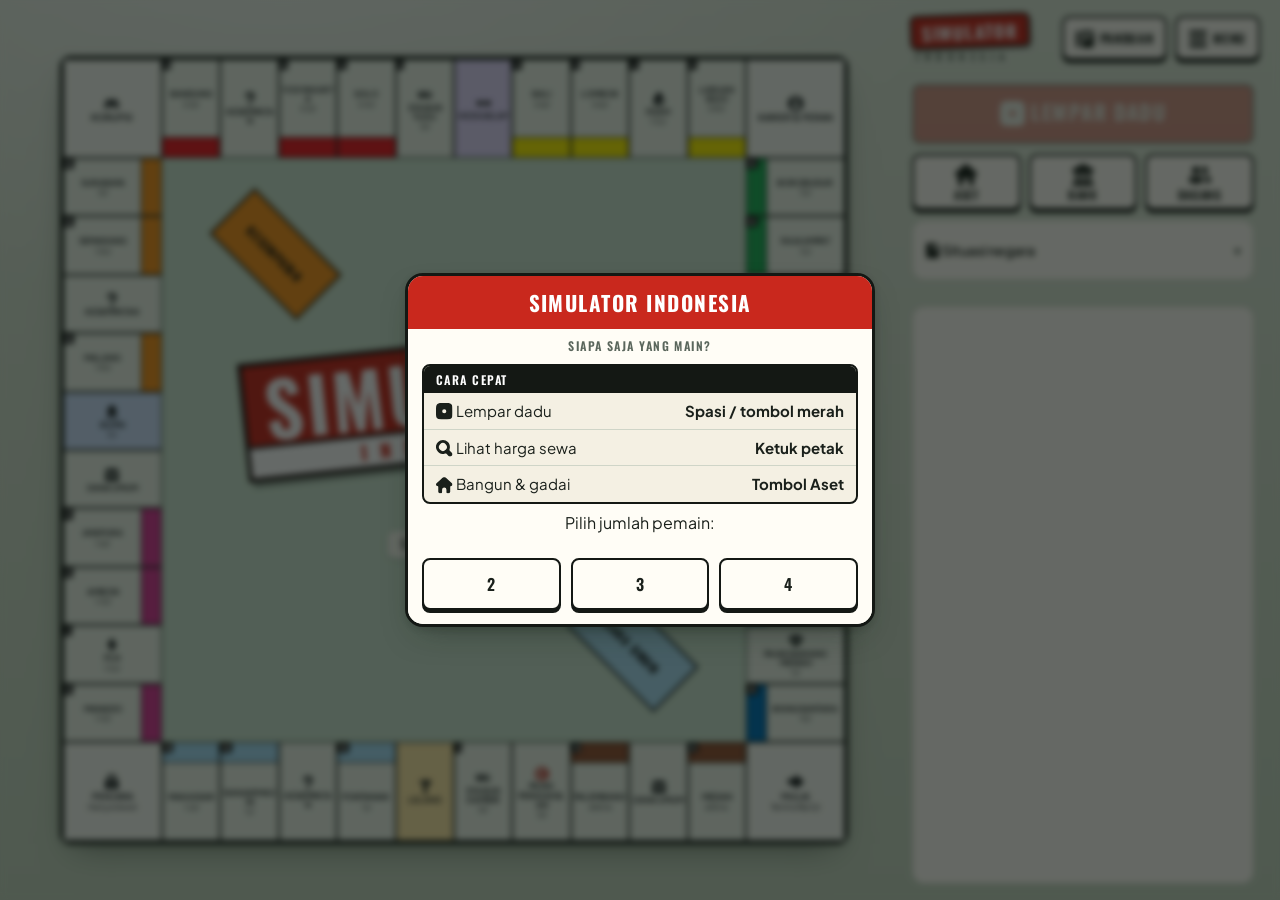
==== commit 863f68fc: "Add files via upload" ====
--- a/index.html
+++ b/index.html
@@ -50,6 +50,7 @@
     <link rel="stylesheet" href="css/10-desktop.css" />
     <link rel="stylesheet" href="css/11-market.css" />
     <link rel="stylesheet" href="css/12-icons.css" />
+    <link rel="stylesheet" href="css/13-replay.css" />
   </head>
   <body>
     <svg xmlns="http://www.w3.org/2000/svg" width="0" height="0" style="position: absolute" aria-hidden="true" focusable="false">
@@ -447,8 +448,10 @@
           <div id="sysmenu" hidden>
             <button id="thm" data-l="Tema" aria-label="Ganti tema" title="Ganti tema">🌓</button>
             <button id="snd" data-l="Suara" aria-label="Suara">🔊</button>
+            <button id="rplb">🎞️ Replay</button>
             <button id="stg">⚙️ Atur</button>
             <button id="mpb">🌐 Online</button>
+            <button id="inst" hidden>📲 Pasang Aplikasi</button>
             <button id="ng">🔄 Game Baru</button>
             <a id="trk" href="https://trakteer.id/wi2qdwl5mqp5bjjqumjl/tip" target="_blank" rel="noopener noreferrer">☕ Dukung Saya di Trakteer</a>
           </div>
@@ -508,8 +511,11 @@
     <script src="js/10-permainan.js"></script>
     <script src="js/11-interaksi.js"></script>
     <script src="js/12-panduan.js"></script>
+    <script src="js/12a-kopdes.js"></script>
     <script src="js/13-multiplayer.js"></script>
     <script src="js/14-ikon-emoji.js"></script>
     <script src="js/15-ux.js"></script>
+    <script src="js/16-replay.js"></script>
+    <script src="js/17-bandar.js"></script>
   </body>
 </html>
--- a/css/04-board.css
+++ b/css/04-board.css
@@ -106,6 +106,23 @@
 }
 .h.M {
   background: #2f6bff;
+}
+.h.KD {
+  display: inline-flex;
+  align-items: center;
+  justify-content: center;
+  width: auto;
+  min-width: 1.7em;
+  height: 1.35em;
+  padding: 0 2px;
+  color: #4b3500;
+  background: #f2c94c;
+  border-color: #7a5810;
+  border-radius: 4px;
+  box-shadow: inset 0 0 0 1px #fff6cf;
+  font-size: .7em;
+  font-weight: 900;
+  line-height: 1;
 }
 .in {
   flex: 1;
--- a/css/05-panel.css
+++ b/css/05-panel.css
@@ -355,3 +355,218 @@
     opacity: 0;
   }
 }
+
+/* ---------- Stress level: ringkasan berita terakhir + gauge berdenyut ---------- */
+#nh {
+  justify-content: flex-start;
+  gap: 12px;
+  padding: 8px 12px;
+  min-height: 58px;
+}
+#nh::after {
+  margin-left: auto;
+  flex: none;
+}
+#nh .nl {
+  flex: 1;
+  min-width: 0;
+  display: grid;
+  gap: 1px;
+}
+#nh .nl small {
+  font: 700 10.5px var(--font-d);
+  letter-spacing: 0.1em;
+  text-transform: uppercase;
+}
+#nh .nt {
+  font: 600 13.5px/1.3 var(--font-b);
+  display: -webkit-box;
+  -webkit-line-clamp: 2;
+  -webkit-box-orient: vertical;
+  overflow: hidden;
+  animation: nlIn 0.5s var(--ease);
+}
+@keyframes nlIn {
+  from {
+    opacity: 0;
+    transform: translateY(6px);
+  }
+  to {
+    opacity: 1;
+    transform: none;
+  }
+}
+.sg {
+  --sc: #3bb273;
+  --bt: 0s;
+  position: relative;
+  flex: none;
+  width: 46px;
+  height: 46px;
+  border-radius: 50%;
+  display: grid;
+  place-items: center;
+  transform-origin: center;
+}
+.sg svg {
+  position: absolute;
+  inset: 0;
+  width: 100%;
+  height: 100%;
+  transform: rotate(-90deg);
+}
+.sg circle {
+  fill: none;
+  stroke-width: 5;
+}
+.sg .bg {
+  stroke: var(--line);
+}
+.sg .fg {
+  stroke: var(--sc);
+  stroke-linecap: round;
+  transition:
+    stroke-dasharray 0.6s var(--ease),
+    stroke 0.4s;
+}
+.sg b {
+  position: relative;
+  font: 700 15px var(--font-d);
+  font-variant-numeric: tabular-nums;
+  color: var(--tx);
+}
+.sg u {
+  position: absolute;
+  right: -3px;
+  top: -4px;
+  text-decoration: none;
+  font-size: 10px;
+  line-height: 1;
+  padding: 2px 3px;
+  border-radius: 6px;
+  background: var(--sc);
+  color: #fff;
+}
+.sg.st2 {
+  --bt: 1.8s;
+}
+.sg.st3 {
+  --bt: 1s;
+}
+.sg.st4 {
+  --bt: 0.55s;
+}
+.sg.st2,
+.sg.st3,
+.sg.st4 {
+  animation:
+    sgBeat var(--bt) ease-in-out infinite,
+    sgGlow var(--bt) ease-in-out infinite;
+}
+.sg.rise {
+  animation:
+    sgBump 0.7s var(--ease) 1,
+    sgBeat var(--bt) 0.7s ease-in-out infinite,
+    sgGlow var(--bt) 0.7s ease-in-out infinite;
+}
+.sg.rise:not(.st2):not(.st3):not(.st4) {
+  animation: sgBump 0.7s var(--ease) 1;
+}
+.sg.climb {
+  animation:
+    sgShake 0.32s linear infinite,
+    sgGlow 0.5s ease-in-out infinite;
+}
+.sg.climb b {
+  color: var(--sc);
+  animation: sgBlink 0.5s steps(2, jump-none) infinite;
+}
+@keyframes sgBeat {
+  0%,
+  100% {
+    transform: scale(1);
+  }
+  14% {
+    transform: scale(1.13);
+  }
+  28% {
+    transform: scale(1);
+  }
+  42% {
+    transform: scale(1.08);
+  }
+}
+@keyframes sgGlow {
+  0%,
+  100% {
+    box-shadow: 0 0 0 0 transparent;
+  }
+  14% {
+    box-shadow: 0 0 0 6px color-mix(in srgb, var(--sc) 35%, transparent);
+  }
+}
+@keyframes sgBump {
+  0% {
+    transform: scale(1);
+  }
+  35% {
+    transform: scale(1.42) rotate(-6deg);
+  }
+  70% {
+    transform: scale(0.94);
+  }
+  100% {
+    transform: scale(1);
+  }
+}
+@keyframes sgShake {
+  0%,
+  100% {
+    transform: translate(0, 0) rotate(0);
+  }
+  20% {
+    transform: translate(-2px, 1px) rotate(-5deg) scale(1.1);
+  }
+  40% {
+    transform: translate(2px, -1px) rotate(4deg) scale(1.04);
+  }
+  60% {
+    transform: translate(-1px, -2px) rotate(-3deg) scale(1.12);
+  }
+  80% {
+    transform: translate(2px, 1px) rotate(5deg) scale(1.06);
+  }
+}
+@keyframes sgBlink {
+  50% {
+    opacity: 0.45;
+  }
+}
+/* seluruh kartu ikut berdenyut merah saat stress terus naik */
+details#newsw.climb {
+  border-color: var(--bad);
+  animation: nwAlarm 0.9s ease-in-out infinite;
+}
+details#newsw[data-st="3"],
+details#newsw[data-st="4"] {
+  border-color: color-mix(in srgb, var(--bad) 55%, var(--line));
+}
+@keyframes nwAlarm {
+  0%,
+  100% {
+    box-shadow: 0 0 0 0 transparent;
+    background: var(--surface);
+  }
+  50% {
+    box-shadow: 0 0 14px 1px color-mix(in srgb, var(--bad) 55%, transparent);
+    background: color-mix(in srgb, var(--bad) 9%, var(--surface));
+  }
+}
+@media (prefers-reduced-motion: reduce) {
+  .sg,
+  .sg b,
+  details#newsw.climb,
+  #nh .nt {
+    animation: none !important;
+  }
+  }
--- a/css/06-modal.css
+++ b/css/06-modal.css
@@ -216,6 +216,70 @@
 }
 #mod label.ck[style*="flex"] {
   justify-content: space-between;
+}
+/* Baris pengaturan: label di kiri (rata kiri), kontrol di kanan dengan lebar tetap */
+#mod label.ck:has(> .lb) {
+  justify-content: space-between;
+  gap: 12px;
+}
+#mod .ck .lb {
+  flex: 1 1 auto;
+  min-width: 0;
+  display: flex;
+  flex-direction: column;
+  gap: 2px;
+  text-align: left;
+}
+#mod .ck .lb b {
+  font-weight: 600;
+  line-height: 1.25;
+}
+#mod .ck .lb small {
+  font-size: 12px;
+  line-height: 1.3;
+  color: var(--mut);
+}
+#mod .ck > select {
+  flex: 0 0 auto;
+  width: min(58%, 250px);
+  min-width: 0;
+}
+#mod .ck input.sw {
+  appearance: none;
+  -webkit-appearance: none;
+  flex: none;
+  position: relative;
+  width: 52px;
+  height: 30px;
+  margin: 0;
+  padding: 0;
+  border: 2px solid var(--edge);
+  border-radius: 999px;
+  background: var(--surface3);
+  cursor: pointer;
+  transition: background 0.18s var(--ease);
+}
+#mod .ck input.sw::after {
+  content: "";
+  position: absolute;
+  top: 2px;
+  left: 2px;
+  width: 22px;
+  height: 22px;
+  border-radius: 50%;
+  background: #fff;
+  border: 2px solid var(--edge);
+  transition: transform 0.18s var(--ease);
+}
+#mod .ck input.sw:checked {
+  background: var(--ok);
+}
+#mod .ck input.sw:checked::after {
+  transform: translateX(22px);
+}
+#mod .ck input.sw:focus-visible {
+  outline: 3px solid var(--gold);
+  outline-offset: 2px;
 }
 .mr {
   display: flex;
@@ -298,12 +362,22 @@
   width: fit-content;
   max-width: calc(100vw - 24px);
   display: flex;
+  align-items: stretch;
+  gap: 8px;
+  padding: 10px 0 0;
+  touch-action: none;
+  animation: modIn 0.2s var(--ease);
+}
+#modmin[hidden],
+#modmin [hidden] {
+  display: none;
+}
+#modmin button {
+  display: flex;
   align-items: center;
   gap: 10px;
-  min-height: 42px;
+  min-height: 48px;
   padding: 0 20px;
-  background: var(--brand);
-  color: #fff;
   border: 3px solid var(--edge);
   border-radius: 999px;
   box-shadow: var(--shadow);
@@ -314,12 +388,18 @@
   overflow: hidden;
   text-overflow: ellipsis;
   cursor: pointer;
-  animation: modIn 0.2s var(--ease);
-}
-#modmin[hidden] {
-  display: none;
-}
-#modmin::before {
+}
+#modmin .mo {
+  min-width: 0;
+  background: var(--brand);
+  color: #fff;
+}
+#modmin .ma {
+  flex: none;
+  background: #fff;
+  color: var(--brand);
+}
+#modmin .mo::before {
   content: "";
   flex: none;
   width: 9px;
@@ -329,3 +409,97 @@
   border-top: 3px solid currentColor;
   transform: rotate(45deg);
 }
+
+/* ===== Kocok urutan main ===== */
+.sf-box {
+  position: relative;
+  margin: 6px 12px 10px;
+}
+.sf-row {
+  position: absolute;
+  left: 0;
+  right: 0;
+  height: 46px;
+  display: flex;
+  align-items: center;
+  gap: 10px;
+  padding: 0 12px;
+  border: 2px solid var(--line);
+  border-radius: 12px;
+  background: var(--card, #fffdf5);
+  box-shadow: 0 2px 0 rgba(0, 0, 0, 0.12);
+  transition: top var(--t, 0.3s) cubic-bezier(0.3, 0.8, 0.3, 1);
+}
+.sf-box.going .sf-row {
+  animation: sf-wob 0.18s ease-in-out infinite alternate;
+}
+.sf-box.going .sf-row:nth-child(even) {
+  animation-direction: alternate-reverse;
+}
+.sf-n {
+  flex: 0 0 26px;
+  height: 26px;
+  display: grid;
+  place-items: center;
+  border-radius: 50%;
+  background: var(--mut);
+  color: #fff;
+  font: 700 14px var(--font-d);
+  font-style: normal;
+}
+.sf-t {
+  display: inline-flex;
+  width: 28px;
+}
+.sf-row b {
+  flex: 1;
+  text-align: left;
+  min-width: 0;
+  overflow: hidden;
+  text-overflow: ellipsis;
+  white-space: nowrap;
+}
+.sf-row em {
+  font: 600 11px var(--font-d);
+  font-style: normal;
+  letter-spacing: 0.06em;
+  text-transform: uppercase;
+  color: var(--ok);
+}
+.sf-row.set {
+  animation: sf-pop 0.45s cubic-bezier(0.2, 1.6, 0.4, 1) both;
+}
+.sf-row.set .sf-n {
+  background: var(--brand);
+}
+.sf-row.first {
+  background: #fff3c4;
+  color: #3a2200;
+}
+@keyframes sf-wob {
+  from {
+    transform: rotate(-1.2deg) scale(1);
+  }
+  to {
+    transform: rotate(1.2deg) scale(1.02);
+  }
+}
+@keyframes sf-pop {
+  0% {
+    transform: scale(0.9);
+  }
+  60% {
+    transform: scale(1.06);
+  }
+  100% {
+    transform: scale(1);
+  }
+}
+@media (prefers-reduced-motion: reduce) {
+  .sf-row,
+  .sf-box.going .sf-row,
+  .sf-row.set {
+    animation: none;
+    transition: none;
+  }
+}
--- a/css/11-market.css
+++ b/css/11-market.css
@@ -65,3 +65,131 @@
 #mod .sec .rw.ci button {
   flex: 0 0 auto;
 }
+
+/* ===== Lotre: kartu gosok ===== */
+.lt-card {
+  position: relative;
+  margin: 4px 12px 8px;
+  padding: 12px 12px 14px;
+  border-radius: 14px;
+  background: linear-gradient(135deg, #ffe08a, #f4b73f 55%, #e59a1f);
+  color: #3a2200;
+  text-align: center;
+  box-shadow: 0 6px 18px rgba(0, 0, 0, 0.22), inset 0 0 0 2px rgba(255, 255, 255, 0.35);
+  overflow: hidden;
+}
+.lt-card.win {
+  animation: lt-glow 0.9s ease-out 1;
+}
+.lt-card.lose {
+  animation: lt-shake 0.4s ease-out 1;
+}
+.lt-top {
+  font: 700 15px var(--font-d);
+  letter-spacing: 0.14em;
+}
+.lt-hint {
+  font-size: 12px;
+  margin: 2px 0 8px;
+  opacity: 0.8;
+}
+.lt-area {
+  position: relative;
+  border-radius: 10px;
+  overflow: hidden;
+  background: #fff8e1;
+  aspect-ratio: 320 / 120;
+  box-shadow: inset 0 2px 6px rgba(0, 0, 0, 0.25);
+}
+.lt-cells {
+  position: absolute;
+  inset: 0;
+  display: grid;
+  grid-template-columns: repeat(3, 1fr);
+}
+.lt-cell {
+  display: flex;
+  flex-direction: column;
+  align-items: center;
+  justify-content: center;
+  gap: 2px;
+  border-right: 1px dashed rgba(58, 34, 0, 0.35);
+  color: #3a2200;
+}
+.lt-cell:last-child {
+  border-right: 0;
+}
+.lt-cell span {
+  color: #e59a1f;
+  font-size: 26px;
+  line-height: 1;
+}
+.lt-cell b {
+  font: 700 20px var(--font-d);
+  letter-spacing: 0.02em;
+}
+.lt-cv {
+  position: absolute;
+  inset: 0;
+  width: 100%;
+  height: 100%;
+  touch-action: none;
+  cursor: grab;
+  transition: opacity 0.45s ease;
+}
+.lt-cv.gone {
+  opacity: 0;
+  visibility: hidden;
+  pointer-events: none;
+  transition: opacity 0.45s ease, visibility 0s 0.45s;
+}
+#mod .lt-msg {
+  text-align: center;
+  min-height: 1.5em;
+  padding: 0 12px;
+}
+.lt-card .lt-conf {
+  position: absolute;
+  top: 36%;
+  font-style: normal;
+  font-size: 20px;
+  pointer-events: none;
+  animation: lt-pop var(--d, 1.2s) ease-out var(--dl, 0s) both;
+}
+@keyframes lt-pop {
+  0% {
+    transform: translate(0, 0) scale(0.4);
+    opacity: 1;
+  }
+  100% {
+    transform: translate(var(--dx, 0), -120px) scale(1.2);
+    opacity: 0;
+  }
+}
+@keyframes lt-glow {
+  0% {
+    box-shadow: 0 0 0 0 rgba(255, 215, 80, 0.9);
+  }
+  100% {
+    box-shadow: 0 0 0 24px rgba(255, 215, 80, 0);
+  }
+}
+@keyframes lt-shake {
+  25% {
+    transform: translateX(-5px);
+  }
+  50% {
+    transform: translateX(5px);
+  }
+  75% {
+    transform: translateX(-3px);
+  }
+}
+@media (prefers-reduced-motion: reduce) {
+  .lt-card.win,
+  .lt-card.lose,
+  .lt-cv {
+    animation: none;
+    transition: none;
+  }
+}
--- a/css/13-replay.css
+++ b/css/13-replay.css
@@ -0,0 +1,233 @@
+/* ---------- 13. Replay cepat + titik balik ---------- */
+#rpl {
+  position: fixed;
+  inset: 0;
+  z-index: 90;
+  display: flex;
+  align-items: center;
+  justify-content: center;
+  padding: 12px;
+  background: rgba(8, 14, 10, 0.72);
+  -webkit-backdrop-filter: blur(3px);
+  backdrop-filter: blur(3px);
+  animation: fadeIn 0.18s ease-out;
+}
+#rpl .rp-box {
+  width: min(100%, 520px);
+  max-height: 96dvh;
+  overflow: auto;
+  overscroll-behavior: contain;
+  background: var(--surface);
+  color: var(--tx);
+  border: 3px solid var(--edge);
+  border-radius: 18px;
+  box-shadow: var(--shadow);
+  font-family: var(--font-b);
+  padding-bottom: 12px;
+}
+#rpl .rp-h {
+  display: flex;
+  align-items: center;
+  gap: 10px;
+  padding: 12px 14px;
+  background: var(--brand);
+  color: #fff;
+  font-weight: 700;
+  position: sticky;
+  top: 0;
+  z-index: 2;
+}
+#rpl .rp-h b {
+  flex: 1;
+  font-family: var(--font-d);
+  letter-spacing: 0.04em;
+  text-transform: uppercase;
+}
+#rpl .rp-r {
+  font-size: 12px;
+  opacity: 0.92;
+}
+#rpl .rp-x {
+  width: 36px;
+  height: 36px;
+  min-height: 0;
+  padding: 0;
+  border: 2px solid rgba(255, 255, 255, 0.55);
+  border-radius: 10px;
+  background: rgba(255, 255, 255, 0.18);
+  color: #fff;
+  font-size: 16px;
+  cursor: pointer;
+}
+#rpl .rp-ch {
+  padding: 10px 10px 0;
+}
+#rpl .rp-ch svg {
+  width: 100%;
+  height: auto;
+  display: block;
+}
+#rpl .gl {
+  stroke: var(--line);
+  stroke-width: 1;
+}
+#rpl .ax {
+  fill: var(--mut);
+  font-size: 9px;
+}
+#rpl .ph {
+  stroke: var(--tx);
+  stroke-width: 1.2;
+  stroke-dasharray: 3 3;
+  opacity: 0.55;
+}
+#rpl .tpm {
+  animation: modIn 0.3s var(--ease);
+}
+#rpl .rp-lg {
+  display: grid;
+  gap: 4px;
+  padding: 6px 14px;
+}
+#rpl .rp-l {
+  display: flex;
+  align-items: center;
+  gap: 8px;
+  font-size: 14px;
+}
+#rpl .rp-l.off {
+  opacity: 0.55;
+}
+#rpl .rp-l i,
+#rpl .rp-th i {
+  flex: none;
+  width: 12px;
+  height: 12px;
+  border-radius: 50%;
+  border: 2px solid var(--edge);
+}
+#rpl .rp-l span {
+  flex: 1;
+  min-width: 0;
+  overflow: hidden;
+  text-overflow: ellipsis;
+  white-space: nowrap;
+}
+#rpl .rp-l b {
+  font-variant-numeric: tabular-nums;
+}
+#rpl .rp-tp {
+  margin: 8px 12px 0;
+  padding: 12px;
+  border: 3px solid var(--edge);
+  border-radius: 14px;
+  background: var(--surface2);
+  box-shadow: 0 6px 0 -2px var(--edge);
+  animation: modIn 0.24s var(--ease);
+}
+#rpl .rp-tp[hidden] {
+  display: none;
+}
+#rpl .rp-th {
+  display: flex;
+  align-items: center;
+  gap: 8px;
+  margin-bottom: 6px;
+  font-size: 15px;
+}
+#rpl .rp-th b {
+  flex: 1;
+  font-family: var(--font-d);
+  text-transform: uppercase;
+  letter-spacing: 0.03em;
+}
+#rpl .rp-th span {
+  font-size: 12px;
+  color: var(--mut);
+}
+#rpl .rp-ev {
+  padding: 6px 10px;
+  margin-top: 4px;
+  border-radius: 8px;
+  font-weight: 700;
+  font-size: 14px;
+  background: var(--surface);
+  border-left: 5px solid var(--mut);
+}
+#rpl .rp-ev.bad {
+  border-left-color: var(--bad);
+}
+#rpl .rp-ev.ok {
+  border-left-color: var(--ok);
+}
+#rpl .rp-ln {
+  margin: 8px 0 0;
+  padding-left: 18px;
+  font-size: 12.5px;
+  color: var(--mut);
+}
+#rpl .rp-ac {
+  display: flex;
+  gap: 8px;
+  margin-top: 10px;
+}
+#rpl .rp-ac button {
+  flex: 1;
+  min-height: 46px;
+  border: 3px solid var(--edge);
+  border-radius: 12px;
+  font: 700 15px var(--font-d);
+  letter-spacing: 0.04em;
+  text-transform: uppercase;
+  cursor: pointer;
+  background: var(--surface);
+  color: var(--tx);
+}
+#rpl .rp-ac .rp-go {
+  flex: 2;
+  background: var(--brand);
+  color: #fff;
+}
+#rpl .rp-ct {
+  display: flex;
+  align-items: center;
+  gap: 8px;
+  padding: 10px 12px 4px;
+}
+#rpl .rp-ct[hidden],
+#rpl .rp-sc[hidden] {
+  display: none;
+}
+#rpl .rp-b {
+  min-width: 48px;
+  min-height: 44px;
+  padding: 0 12px;
+  border: 3px solid var(--edge);
+  border-radius: 12px;
+  background: var(--surface);
+  color: var(--tx);
+  font: 700 15px var(--font-d);
+  cursor: pointer;
+}
+#rpl .rp-play {
+  background: var(--brand);
+  color: #fff;
+  min-width: 56px;
+}
+#rpl .rp-ck {
+  display: flex;
+  align-items: center;
+  gap: 6px;
+  margin-left: auto;
+  font-size: 12.5px;
+}
+#rpl .rp-sc {
+  display: block;
+  width: calc(100% - 24px);
+  margin: 6px 12px 0;
+}
+#rpl .rp-em {
+  padding: 24px 14px;
+  text-align: center;
+  color: var(--mut);
+}
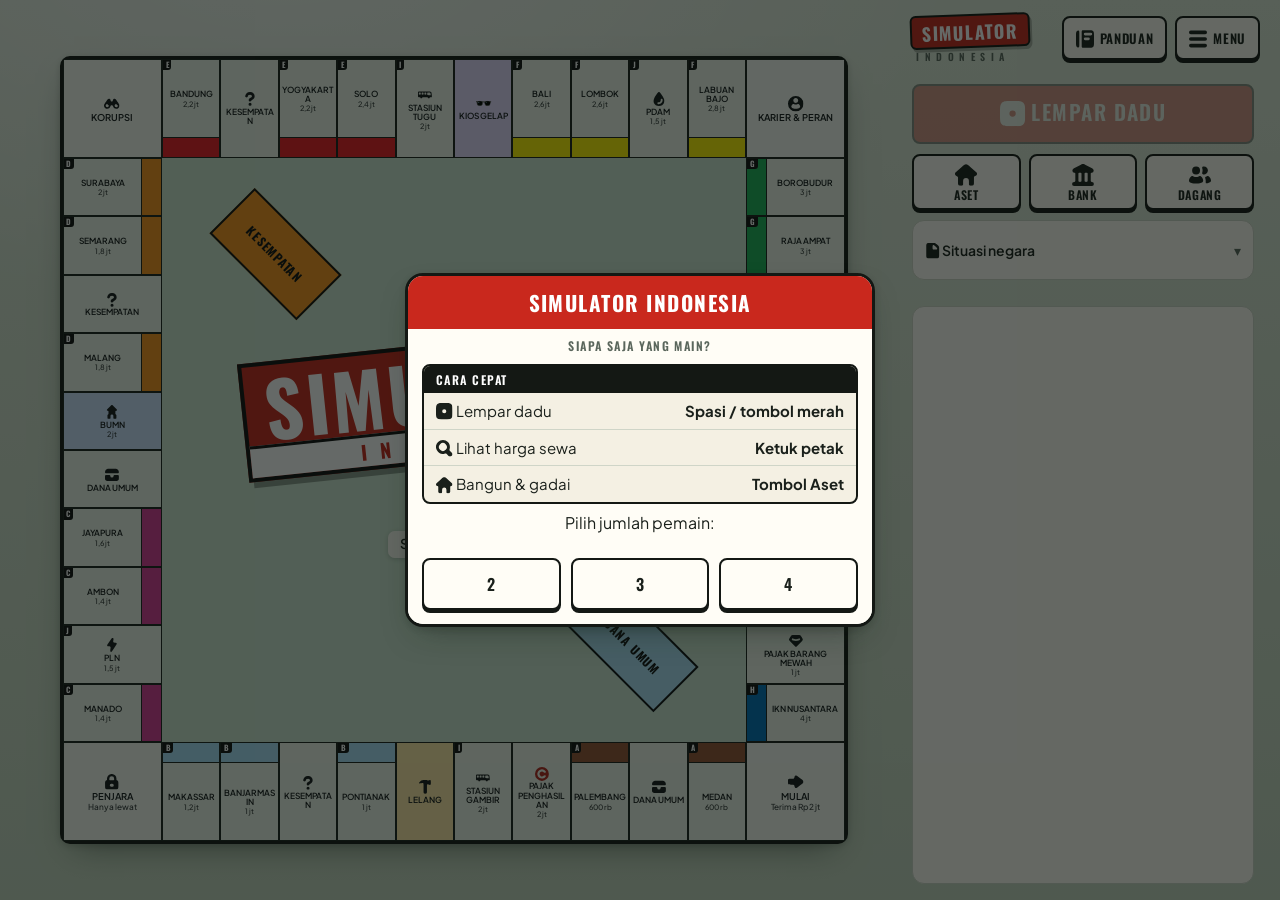
==== commit 6dec91c2: "Add files via upload" ====
--- a/index.html
+++ b/index.html
@@ -37,7 +37,8 @@
 
     <link rel="preconnect" href="https://fonts.googleapis.com" />
     <link rel="preconnect" href="https://fonts.gstatic.com" crossorigin />
-    <link href="https://fonts.googleapis.com/css2?family=Oswald:wght@400;600;700&family=Plus+Jakarta+Sans:wght@400;500;600;700&display=swap" rel="stylesheet" />
+    <link rel="preload" as="style" href="https://fonts.googleapis.com/css2?family=Oswald:wght@400;600;700&family=Plus+Jakarta+Sans:wght@400;500;600;700&display=swap" onload="this.onload=null;this.rel='stylesheet'" />
+    <noscript><link rel="stylesheet" href="https://fonts.googleapis.com/css2?family=Oswald:wght@400;600;700&family=Plus+Jakarta+Sans:wght@400;500;600;700&display=swap" /></noscript>
     <link rel="stylesheet" href="css/01-tokens.css" />
     <link rel="stylesheet" href="css/02-base.css" />
     <link rel="stylesheet" href="css/03-layout.css" />
@@ -51,6 +52,7 @@
     <link rel="stylesheet" href="css/11-market.css" />
     <link rel="stylesheet" href="css/12-icons.css" />
     <link rel="stylesheet" href="css/13-replay.css" />
+    <link rel="stylesheet" href="assets-visual.css" />
   </head>
   <body>
     <svg xmlns="http://www.w3.org/2000/svg" width="0" height="0" style="position: absolute" aria-hidden="true" focusable="false">
@@ -517,5 +519,12 @@
     <script src="js/15-ux.js"></script>
     <script src="js/16-replay.js"></script>
     <script src="js/17-bandar.js"></script>
+    <script src="assets-visual.js"></script>
+    <script src="js/18-sambung-aset.js"></script>
+    <script src="js/19-stabil.js"></script>
+    <script>
+      initKiosGelapFX();
+      SimFX.autoPantau();
+    </script>
   </body>
 </html>
--- a/assets-visual.css
+++ b/assets-visual.css
@@ -0,0 +1,164 @@
+/* ===== assets-visual.css — paket aset visual Simulator Indonesia =====
+   Taruh bersama folder png/. Semua animasi hormati prefers-reduced-motion + FX_LEVEL. */
+:root{--c-gold:#cda64c;--c-money:#6a8c54;--c-alarm:#e22c20;--c-news:#2caaff;--c-ink:#1a1410;--c-conc:#807d77;--c-paper:#e0d0a8}
+
+/* ---- ikon (img/div) ---- */
+.fx-ico{display:inline-block;width:1em;height:1em;background:center/contain no-repeat}
+.fx-ico.properti{background-image:url(png/tiles/properti.png)}.fx-ico.pajak{background-image:url(png/tiles/pajak.png)}
+.fx-ico.kesempatan{background-image:url(png/tiles/kesempatan.png)}.fx-ico.penjara{background-image:url(png/tiles/penjara.png)}
+.fx-ico.bebas{background-image:url(png/tiles/bebas.png)}.fx-ico.mk{background-image:url(png/tiles/mk.png)}
+.fx-ico.berita{background-image:url(png/tiles/berita.png)}.fx-ico.ott{background-image:url(png/tiles/ott.png)}
+.fx-ico.start{background-image:url(png/tiles/start.png)}.fx-ico.bandar{background-image:url(png/tiles/bandar.png)}
+.fx-ico.lotre{background-image:url(png/ikon/lotre.png)}.fx-ico.cuciuang{background-image:url(png/ikon/cuciuang.png)}
+.fx-ico.informan{background-image:url(png/ikon/informan.png)}.fx-ico.bocoran{background-image:url(png/ikon/bocoran.png)}
+.fx-ico.tutupmulut{background-image:url(png/ikon/tutupmulut.png)}.fx-ico.amplop{background-image:url(png/ikon/amplop-tangan.png)}
+
+/* ---- pion & karakter ---- */
+.fx-pion{width:32px;height:40px;background:center bottom/contain no-repeat}
+.fx-pion.p1{background-image:url(png/pion/pion-1.png)}.fx-pion.p2{background-image:url(png/pion/pion-2.png)}
+.fx-pion.p3{background-image:url(png/pion/pion-3.png)}.fx-pion.p4{background-image:url(png/pion/pion-4.png)}
+.fx-pion.p5{background-image:url(png/pion/pion-5.png)}.fx-pion.p6{background-image:url(png/pion/pion-6.png)}
+.fx-pion.ott{background-image:url(png/pion/pion-ott.png);position:relative}
+.fx-pion.ott::before{content:"";position:absolute;inset:-40%;background:url(png/fx/glow-merah.png) center/100% 100%;z-index:-1;opacity:0;transition:opacity .4s}
+.fx-pion.ott.dekat::before{opacity:1;animation:ott-aura 1s ease-in-out infinite}
+@keyframes ott-aura{50%{transform:scale(1.25);opacity:.55}}
+.fx-bandar{position:relative;aspect-ratio:320/200;background:url(png/karakter/bandar.png) center/100% 100% no-repeat}
+.fx-bandar::after{content:"";position:absolute;inset:0;background:url(png/karakter/bandar-mata.png) center/100% 100%;opacity:.25;transition:opacity .3s}
+.fx-bandar.panen::after{opacity:1;animation:bd-mata .6s ease-in-out infinite alternate}
+@keyframes bd-mata{to{opacity:.55;filter:brightness(1.4)}}
+.fx-oknum{width:60px;aspect-ratio:80/96;background:url(png/karakter/oknum-sheet.png) 0 0/300% 100% no-repeat}
+.fx-oknum.main{animation:oknum-3f 1.2s steps(1) infinite}
+@keyframes oknum-3f{0%{background-position:0 0}34%{background-position:50% 0}67%{background-position:100% 0}}
+
+/* ---- petak: glow mendarat, kilat razia, denyut emas ---- */
+.t.fx-glow{position:relative}
+.t.fx-glow::after,.t.fx-razia-kilat::after,.t.fx-denyut::after{content:"";position:absolute;inset:-25%;pointer-events:none;z-index:3;background:center/100% 100% no-repeat}
+.t.fx-glow::after{background-image:url(png/fx/glow-putih.png);animation:petak-glow 1s ease-out 1}
+.t.fx-razia-kilat::after{background-image:url(png/fx/glow-merah.png);animation:petak-kilat .5s steps(2) 3}
+.t.fx-denyut::after{background-image:url(png/fx/glow-emas.png);animation:petak-denyut .9s ease-out 2}
+@keyframes petak-glow{0%{opacity:.9;transform:scale(.6)}100%{opacity:0;transform:scale(1.4)}}
+@keyframes petak-kilat{0%{opacity:1}100%{opacity:0}}
+@keyframes petak-denyut{0%{opacity:.9;transform:scale(.7)}100%{opacity:0;transform:scale(1.3)}}
+.t.mk{--aura:url(png/fx/glow-emas.png)}
+.t.mk.mk-nyala::before{content:"";position:absolute;inset:-20%;background:var(--aura) center/100% 100%;pointer-events:none;animation:mk-lampu 1.4s ease-out 1 both;z-index:2}
+@keyframes mk-lampu{0%{opacity:0}15%{opacity:.9}25%{opacity:.2}40%{opacity:1}100%{opacity:.55}}
+
+/* ---- lapisan layar penuh (diisi JS ke #fx-root) ---- */
+#fx-root{position:fixed;inset:0;pointer-events:none;z-index:900;overflow:hidden}
+#fx-root>div,#fx-root>canvas{position:absolute;inset:0;opacity:0;transition:opacity .6s}
+#fx-root .on{opacity:1}
+#fx-root .fx-vignette.on{opacity:.45}
+#fx-root .fx-abu.on{opacity:.2}
+#fx-root .fx-kaca.on{opacity:.55}
+.fx-vignette{background:url(png/fx/vignette.png) center/100% 100%}
+.fx-abu{background:url(png/fx/abu-a.png),url(png/fx/abu-b.png);animation:abu-jatuh 24s linear infinite}
+@keyframes abu-jatuh{to{background-position:30px 256px,-20px 384px}}
+.fx-retak{background:url(png/fx/retak-layar.png) 0 0/min(40vw,40vh) no-repeat,url(png/fx/retak-layar.png) 100% 100%/min(40vw,40vh) no-repeat}
+#fx-root .fx-retak.on{opacity:.7}
+.fx-kaca{background:url(png/fx/kaca-retak.png) center/min(100vw,100vh) no-repeat}
+.fx-sirene-m{background:url(png/fx/sirene-merah.png) center/100% 100%}
+.fx-sirene-b{background:url(png/fx/sirene-biru.png) center/100% 100%}
+.fx-sirene-m.on{animation:sirene 3s ease-in-out infinite}
+.fx-sirene-b.on{animation:sirene 3s ease-in-out infinite 1.5s}
+@keyframes sirene{0%,100%{opacity:.05}50%{opacity:.38}}
+.fx-scan{background:url(png/fx/scanline.png);mix-blend-mode:multiply}
+.fx-scan.on{animation:scan-gerak 6s linear infinite}
+@keyframes scan-gerak{to{background-position:0 64px}}
+.fx-grain{background:url(png/fx/grain.png);opacity:.5!important;mix-blend-mode:overlay}
+
+/* ---- razia: semua redup, kecuali Lotre Receh ---- */
+body.fx-razia #board,body.fx-razia .fx-dim{filter:brightness(.78) saturate(.75);transition:filter 1.2s ease}
+body.fx-razia .fx-lotre{filter:none!important;position:relative;z-index:901;box-shadow:0 0 14px 2px rgba(244,214,128,.4);animation:lotre-pintu 3s ease-in-out infinite}
+@keyframes lotre-pintu{50%{box-shadow:0 0 20px 4px rgba(244,214,128,.55)}}
+/* ---- ambient Kas Bandar > 150% ---- */
+/* animasi filter pada <body> membuat modal/overlay position:fixed ikut bergeser, jadi kedip dipasang di papan saja */
+body.fx-bandar-tinggi:not(.fx-razia) #board{animation:lampu-kedip 9s ease-in-out infinite}
+@keyframes lampu-kedip{0%,100%{filter:none}50%{filter:brightness(.93)}}
+body.fx-bandar-tinggi .fx-spark path{stroke:var(--c-alarm)}
+
+/* ---- kartu ---- */
+.fx-kartu{position:relative;width:120px;aspect-ratio:120/170;perspective:700px}
+.fx-kartu>.in{position:absolute;inset:0;transform-style:preserve-3d;transition:transform .7s var(--ease,cubic-bezier(.2,.8,.2,1))}
+.fx-kartu.buka>.in{transform:rotateY(180deg)}
+.fx-kartu .depan,.fx-kartu .belakang{position:absolute;inset:0;backface-visibility:hidden;background:center/100% 100% no-repeat}
+.fx-kartu .depan{transform:rotateY(180deg)}
+.fx-kartu .belakang{background-image:url(png/fx/foil-emas.png);background-size:64px;background-color:var(--c-ink)}
+.fk-rak1{background-image:url(png/kartu/frame-rak1.png)}.fk-rak2{background-image:url(png/kartu/frame-rak2.png)}
+.fk-rak3{background-image:url(png/kartu/frame-rak3.png)}.fk-rak4{background-image:url(png/kartu/frame-rak4.png)}
+.fk-rak5{background-image:url(png/kartu/frame-rak5.png)}.fk-peran{background-image:url(png/kartu/frame-peran.png)}
+.fk-kemampuan{background-image:url(png/kartu/frame-kemampuan.png)}
+.fx-kartu.jackpot::after{content:"";position:absolute;inset:0;background:url(png/fx/foil-kilau.png) center/250% 100%;mix-blend-mode:screen;animation:foil-sapu 1.4s ease-in-out 3;pointer-events:none}
+@keyframes foil-sapu{from{background-position:130% 0}to{background-position:-30% 0}}
+.fx-kartu.hangus .depan{animation:kartu-pudar 1.6s steps(4) forwards}
+.fx-kartu.hangus::before{content:"";position:absolute;inset:0;z-index:2;background:url(png/fx/hangus-sheet.png) 0 0/400% 100%;animation:kartu-bakar 1.6s steps(1) forwards}
+@keyframes kartu-bakar{0%{background-position:0 0}25%{background-position:33.33% 0}50%{background-position:66.66% 0}75%,100%{background-position:100% 0}}
+@keyframes kartu-pudar{to{opacity:.0;filter:brightness(.2) sepia(1)}}
+.fx-jejak{position:absolute;inset:0;pointer-events:none;background:url(png/fx/jejak-jalur.png) center bottom/100% auto no-repeat;opacity:.7}
+
+/* ---- berita & skandal ---- */
+/* Banner berjalan: dipasang DI DALAM papan (area tengah), tidak pernah menutupi header/menu/dock dan tidak menangkap klik.
+   Saat mati: visibility:hidden supaya tidak ada elemen tak terlihat yang menghalangi tombol. */
+.fx-breaking{position:fixed;left:0;right:0;bottom:calc(172px + env(safe-area-inset-bottom,0px));height:26px;z-index:20;overflow:hidden;pointer-events:none;visibility:hidden;background:url(png/fx/pita-merah.png) 0 0/auto 100% repeat-x;color:#fff;font:700 12px/26px var(--font-d,Impact),sans-serif;letter-spacing:.06em;text-transform:uppercase;opacity:0;transition:opacity .5s ease,visibility 0s linear .5s}
+#board>.fx-breaking{position:absolute;left:13.5%;right:13.5%;top:13.5%;bottom:auto;height:22px;line-height:22px;font-size:10px;z-index:8;border-radius:3px;box-shadow:0 2px 6px rgba(0,0,0,.35)}
+.fx-breaking.on{opacity:1;visibility:visible;transition:opacity .5s ease}
+.fx-breaking span{display:inline-block;white-space:nowrap;padding-left:14px;animation:marquee 16s linear infinite;text-shadow:0 1px 0 rgba(0,0,0,.6)}
+@keyframes marquee{to{transform:translateX(-100%)}}
+.fx-skandal{pointer-events:none;position:fixed;left:50%;top:40%;z-index:951;width:min(86vw,520px);transform:translate(-50%,8px);opacity:0;background:var(--c-paper);color:var(--c-ink);border:2px solid var(--c-ink);border-radius:4px;padding:10px 18px;font:700 clamp(15px,3vw,22px) var(--font-d,Impact),sans-serif;text-align:center;text-transform:uppercase;letter-spacing:.04em;box-shadow:0 8px 24px rgba(0,0,0,.3);transition:opacity .6s ease,transform .6s ease}
+.fx-skandal.on{transform:translate(-50%,0);opacity:1}
+/* transisi gulungan koran */
+.fx-wipe{position:fixed;inset:0;z-index:960;pointer-events:none;background:url(png/latar/koran-tile.png) 0 0/256px;transform:translateY(100%);box-shadow:0 -24px 30px -8px rgba(0,0,0,.6)}
+.fx-wipe.go{animation:wipe-naik .9s cubic-bezier(.6,0,.3,1) forwards}
+@keyframes wipe-naik{0%{transform:translateY(100%)}45%,55%{transform:translateY(0)}100%{transform:translateY(-100%)}}
+
+/* ---- uang & ekonomi ---- */
+.fx-uang{position:fixed;left:0;top:0;width:44px;height:22px;z-index:940;background:url(png/uang/uang-lusuh.png) center/100% 100%;pointer-events:none;will-change:transform}
+.fx-peti{width:64px;aspect-ratio:80/64;background:url(png/uang/peti-tutup.png) center/100% 100% no-repeat}
+.fx-peti.buka{background-image:url(png/uang/peti-buka.png)}
+.fx-peti.denyut{animation:peti-denyut .45s ease-out 2}
+@keyframes peti-denyut{40%{transform:scale(1.18)}}
+.fx-bendera{width:56px;aspect-ratio:128/82;background:url(png/uang/bendera-sheet.png) 0 0/400% 100%;animation:bendera 0.8s steps(1) infinite}
+@keyframes bendera{0%{background-position:0 0}25%{background-position:33.33% 0}50%{background-position:66.66% 0}75%{background-position:100% 0}}
+.fx-spark{width:100%;height:36px;display:block}.fx-spark path{fill:none;stroke:var(--c-money);stroke-width:2;vector-effect:non-scaling-stroke}
+.fx-spark.naik path{animation:spark-denyut .8s ease-in-out infinite alternate}
+@keyframes spark-denyut{to{stroke-width:3.4;filter:drop-shadow(0 0 3px currentColor)}}
+
+/* ---- latar ---- */
+.fx-bg-papan{background:url(png/latar/kertas-papan.png) 0 0/256px}
+.fx-bg-papan.gelap{background-image:url(png/latar/kertas-gelap.png)}
+.fx-bg-meja{background:url(png/latar/meja-modal.png) center/cover}
+.fx-debu{background:url(png/latar/debu.png);animation:debu-naik 40s linear infinite}
+@keyframes debu-naik{to{background-position:-80px -256px}}
+.fx-emblem{width:96px;height:96px;background:center/contain no-repeat}
+.fx-emblem.negara{background-image:url(png/ui/emblem-negara.png)}.fx-emblem.bandar{background-image:url(png/ui/emblem-bandar.png)}.fx-emblem.oknum{background-image:url(png/ui/emblem-oknum.png)}
+.fx-hasil{pointer-events:none;position:fixed;inset:0;z-index:970;display:grid;place-items:center;text-align:center;color:#fff;opacity:0;transition:opacity .8s}
+.fx-hasil.on{opacity:1;pointer-events:auto}
+.fx-hasil.negara{background:radial-gradient(circle,#7a1c18,#2a0c0a)}
+.fx-hasil.bandar{background:radial-gradient(circle,#3a2a10,#0a0705)}
+.fx-hasil.oknum{background:radial-gradient(circle,#4a1810,#0d0605)}
+.fx-hasil .fx-emblem{width:160px;height:160px;margin:0 auto 12px;animation:emblem-muncul 1s cubic-bezier(.3,1.5,.5,1)}
+@keyframes emblem-muncul{from{transform:scale(.2) rotate(-30deg);opacity:0}}
+
+/* ---- matikan animasi: reduced-motion & FX_LEVEL=low ---- */
+@media (prefers-reduced-motion:reduce){
+  .fx-abu,.fx-scan.on,.fx-debu,.fx-bendera,.fx-sirene-m.on,.fx-sirene-b.on,.fx-pion.ott.dekat::before,.fx-bandar.panen::after,.fx-oknum.main,body.fx-bandar-tinggi #board,body.fx-razia .fx-lotre,.fx-kartu.jackpot::after,.fx-breaking span,.fx-spark.naik path{animation:none!important}
+  .fx-kartu>.in,.fx-wipe{transition:none!important}.fx-wipe.go{animation:none!important}}
+html[data-fx="low"] .fx-abu,html[data-fx="low"] .fx-scan,html[data-fx="low"] .fx-debu,html[data-fx="low"] .fx-grain,html[data-fx="low"] .fx-retak{display:none}
+html[data-fx="low"] [class*="fx-"],html[data-fx="low"] [class*="fx-"]::before,html[data-fx="low"] [class*="fx-"]::after{animation-iteration-count:1!important}
+
+/* ---- sambungan ke game (18-sambung-aset.js) ---- */
+.in i u.fx-ico{text-decoration:none}
+.fx-ico.fx-tile{width:1.7em;height:1.7em}
+.pw .fx-pion{width:100%;height:100%;display:block;background-position:center bottom;background-size:contain}
+.pw.cur .fx-pion{animation:bob 1s ease-in-out infinite;filter:drop-shadow(0 0 5px var(--gold,#cda64c))}
+
+/* ---- kartu gosok Lotre Receh (09-market.js): kilau foil saat menang ---- */
+.lt-card{position:relative}
+.lt-card.jackpot::after{content:"";position:absolute;inset:0;background:url(png/fx/foil-kilau.png) center/250% 100%;mix-blend-mode:screen;animation:foil-sapu 1.4s ease-in-out 3;pointer-events:none}
+@media (prefers-reduced-motion:reduce){.lt-card.jackpot::after{animation:none!important}}
+
+/* ===== Mode ringan: tanpa blur/backdrop-filter dan tanpa blend-mode layar penuh (GPU hemat) ===== */
+html[data-fx="low"] *{-webkit-backdrop-filter:none!important;backdrop-filter:none!important}
+html[data-fx="low"] .fx-scan,html[data-fx="low"] .fx-grain{display:none!important}
+/* tab di latar belakang: jeda semua animasi CSS (dipasang oleh js/19-stabil.js) */
+html.tab-bg *,html.tab-bg *::before,html.tab-bg *::after{animation-play-state:paused!important}
+@media (prefers-reduced-motion:reduce){.fx-abu,.fx-debu,.fx-scan.on{animation:none!important}}
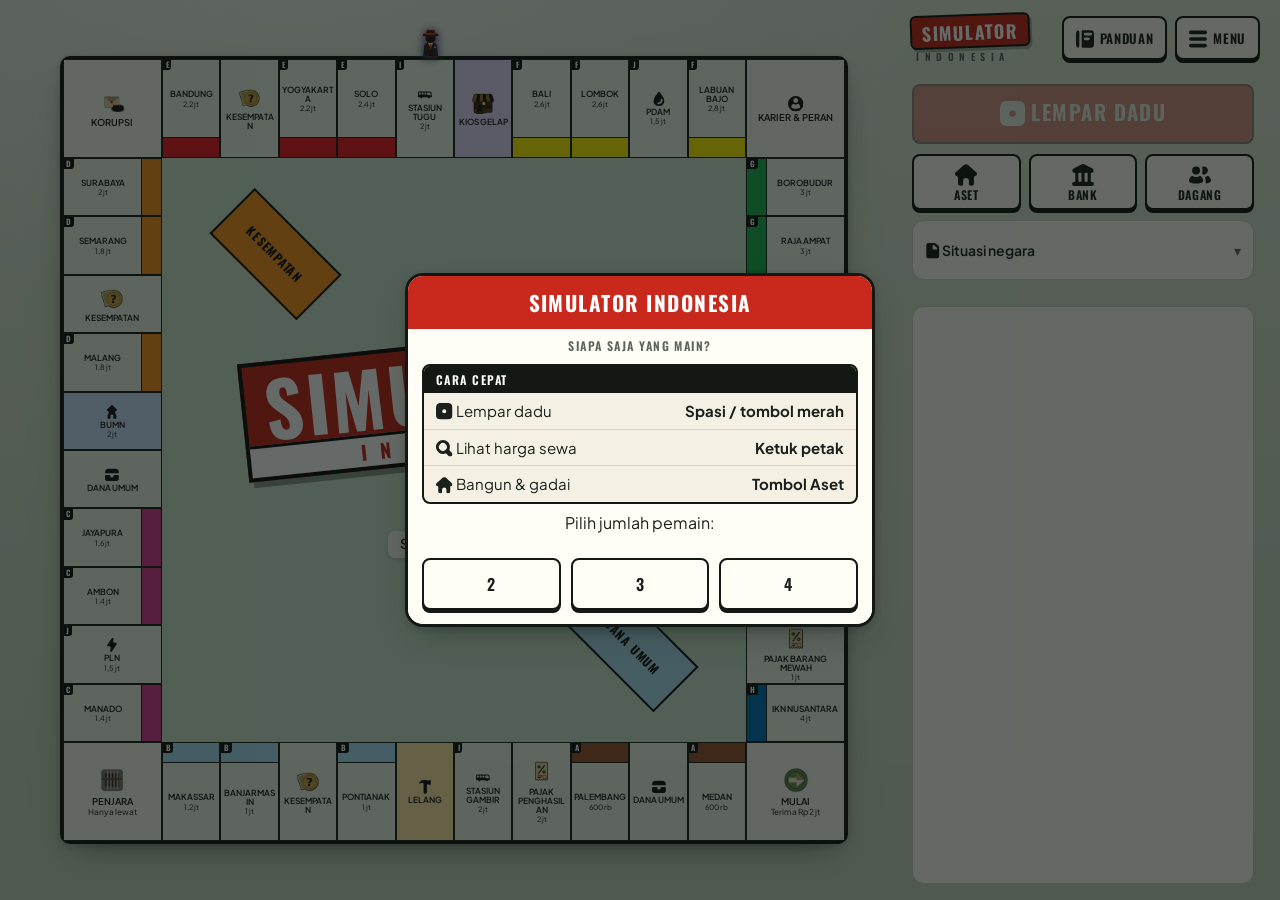
==== commit c79aec1a: "Add files via upload" ====
--- a/index.html
+++ b/index.html
@@ -522,6 +522,7 @@
     <script src="assets-visual.js"></script>
     <script src="js/18-sambung-aset.js"></script>
     <script src="js/19-stabil.js"></script>
+    <script src="js/20-developer.js"></script>
     <script>
       initKiosGelapFX();
       SimFX.autoPantau();
